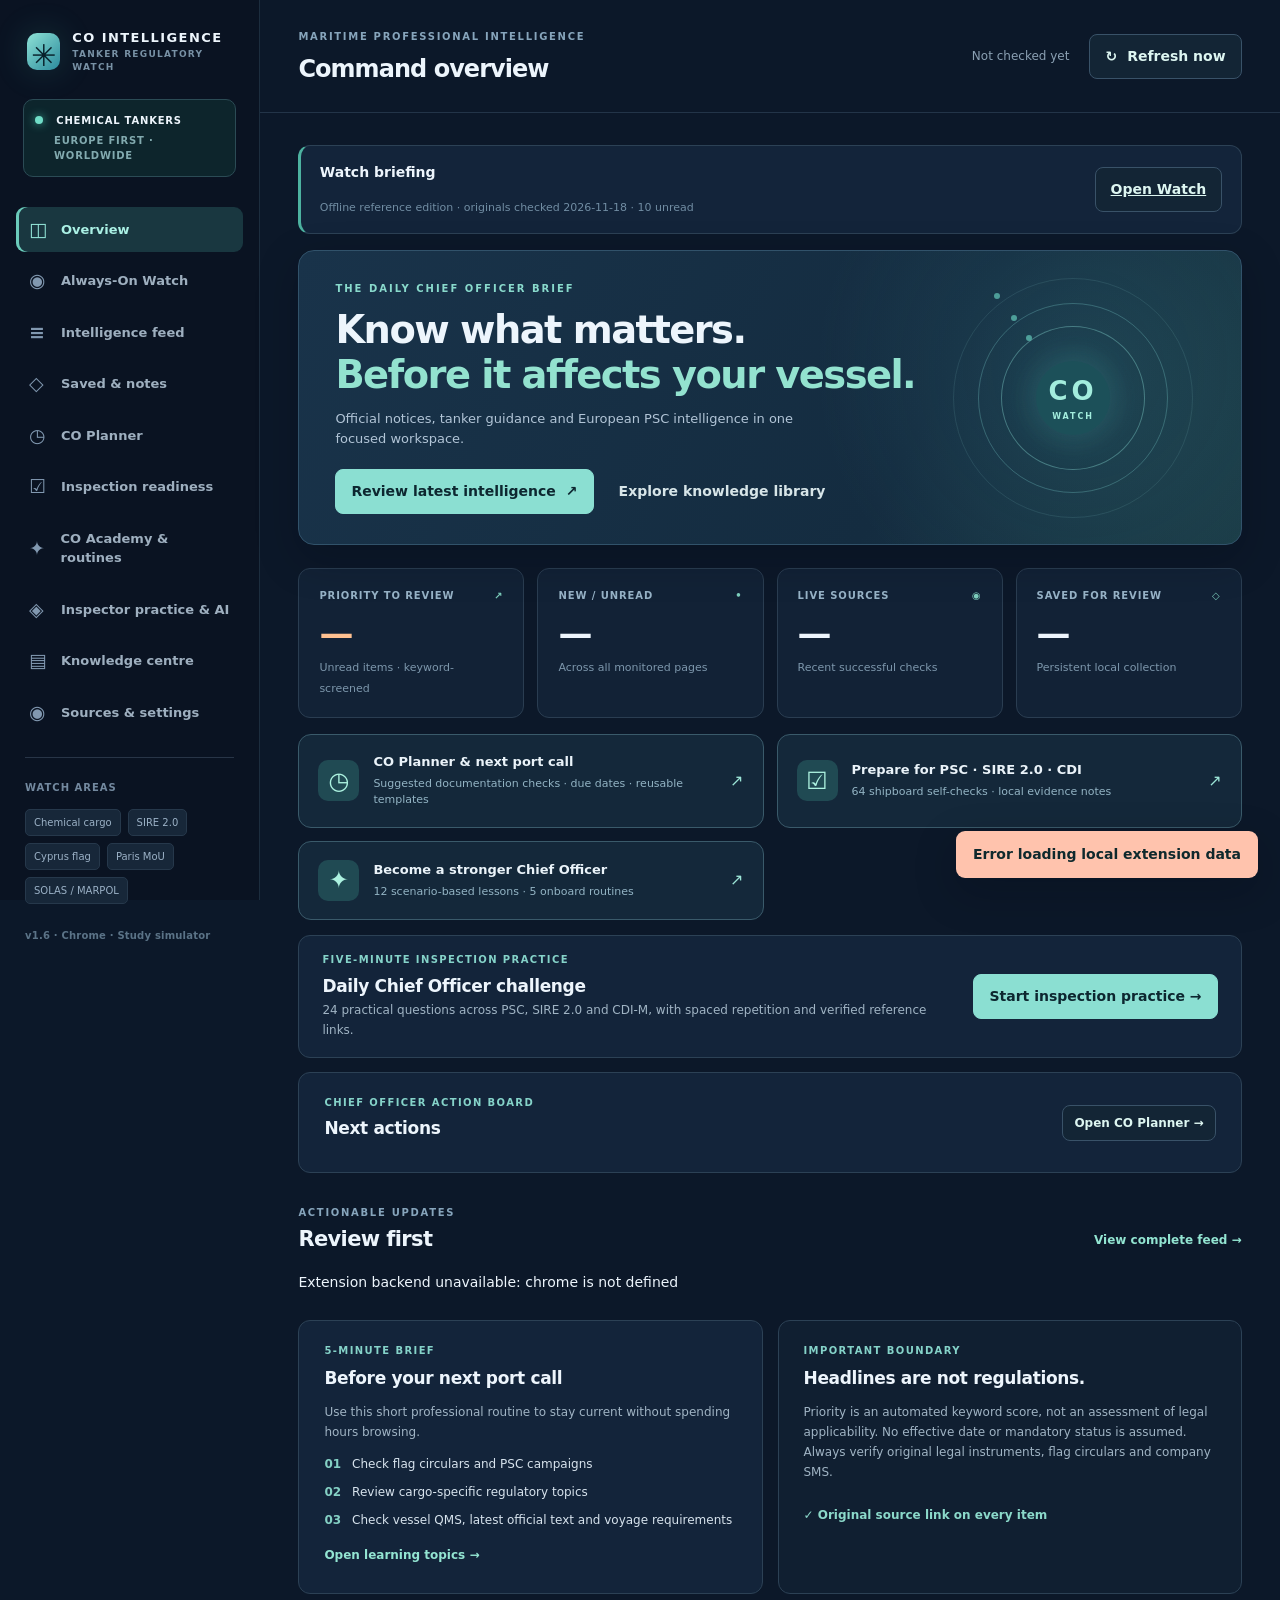
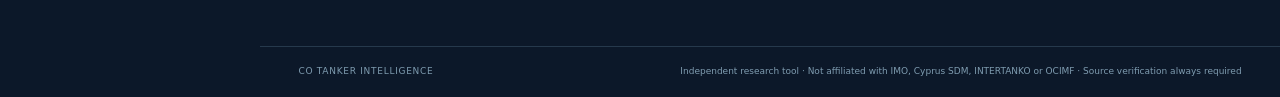
==== Windows_Chrome/dashboard.html @ a9a28688 "Add files via upload" ====
<!doctype html>
<html lang="en"><head><meta charset="UTF-8"><meta name="viewport" content="width=device-width, initial-scale=1"><title>CO Tanker Intelligence</title><link rel="stylesheet" href="styles.css"></head>
<body>
<div class="app">
 <aside class="sidebar">
  <div class="brand"><div class="brand-icon">✳</div><div><strong>CO INTELLIGENCE</strong><small>TANKER REGULATORY WATCH</small></div></div>
  <div class="ship-profile"><span class="pill-dot"></span> CHEMICAL TANKERS <small>EUROPE FIRST · WORLDWIDE</small></div>
  <label class="mobile-module-jump" for="mobileJump">OPEN MODULE <select id="mobileJump" aria-label="Jump to module"><option value="overview">Overview</option><option value="planner">CO Planner</option><option value="inspections">Inspection readiness</option><option value="academy">CO Academy</option><option value="practice">Inspection simulator & AI handoff</option><option value="watch">Always-On Watch</option><option value="feed">News feed</option><option value="saved">Saved & notes</option><option value="learning">Knowledge centre</option><option value="sources">Settings & backup</option></select></label>
  <nav class="main-nav" id="nav">
   <button class="nav-item active" data-page="overview"><span>◫</span> Overview</button>
   <button class="nav-item" data-page="watch"><span>◉</span> Always-On Watch</button>
   <button class="nav-item" data-page="feed"><span>≡</span> Intelligence feed <i id="navUnread"></i></button>
   <button class="nav-item" data-page="saved"><span>◇</span> Saved & notes</button>
   <button class="nav-item" data-page="planner"><span>◷</span> CO Planner <i id="navPlannerBadge" class="planner-nav-count"></i></button>
   <button class="nav-item" data-page="inspections"><span>☑</span> Inspection readiness</button>
   <button class="nav-item" data-page="academy"><span>✦</span> CO Academy & routines</button>
   <button class="nav-item" data-page="practice"><span>◈</span> Inspector practice & AI</button>
   <button class="nav-item" data-page="learning"><span>▤</span> Knowledge centre</button>
   <button class="nav-item" data-page="sources"><span>◉</span> Sources & settings</button>
  </nav>
  <div class="sidebar-bottom"><div class="divider"></div><div class="side-label">WATCH AREAS</div><div class="side-topics"><span>Chemical cargo</span><span>SIRE 2.0</span><span>Cyprus flag</span><span>Paris MoU</span><span>SOLAS / MARPOL</span></div><div class="side-version">v1.6 · Chrome · Study simulator</div></div>
 </aside>
 <main class="main">
  <header class="topbar"><div><span class="eyebrow">MARITIME PROFESSIONAL INTELLIGENCE</span><h1 id="pageTitle">Command overview</h1></div><div class="top-actions"><span class="sync-text" id="lastSync">Not checked yet</span><button class="button-outline" id="refreshBtn"><span id="syncIcon">↻</span> Refresh now</button></div></header>
  <div class="main-content">
   <section id="page-overview" class="page active">
    <div class="glass-card watch-overview"><div><strong>Watch briefing</strong><p class="micro" id="watchOverview"></p></div><a class="button-outline" href="#watch">Open Watch</a></div>
    <div class="hero"><div class="hero-overline">THE DAILY CHIEF OFFICER BRIEF</div><h2>Know what matters.<br><em>Before it affects your vessel.</em></h2><p>Official notices, tanker guidance and European PSC intelligence in one focused workspace.</p><div class="hero-buttons"><button class="button-primary" data-action="open-feed">Review latest intelligence <span>↗</span></button><button class="button-ghost" data-action="open-learning">Explore knowledge library</button></div><div class="hero-graphic"><div class="orbits o1"></div><div class="orbits o2"></div><div class="orbits o3"></div><div class="circle-center">CO<span>WATCH</span></div></div></div>
    <div class="metrics"><div class="metric"><div class="metric-label">PRIORITY TO REVIEW <span>↗</span></div><strong id="metricPriority">—</strong><small>Unread items · keyword-screened</small></div><div class="metric"><div class="metric-label">NEW / UNREAD <span>•</span></div><strong id="metricUnread">—</strong><small>Across all monitored pages</small></div><div class="metric"><div class="metric-label">LIVE SOURCES <span>◉</span></div><strong id="metricSources">—</strong><small>Recent successful checks</small></div><div class="metric"><div class="metric-label">SAVED FOR REVIEW <span>◇</span></div><strong id="metricSaved">—</strong><small>Persistent local collection</small></div></div>
    <div class="quick-launch"><button class="launch-card" data-action="open-planner"><span class="launch-icon">◷</span><span><b>CO Planner & next port call</b><small>Suggested documentation checks · due dates · reusable templates</small></span><span class="launch-arrow">↗</span></button>
      <button class="launch-card" data-action="open-inspections"><span class="launch-icon">☑</span><span><b>Prepare for PSC · SIRE 2.0 · CDI</b><small>64 shipboard self-checks · local evidence notes</small></span><span class="launch-arrow">↗</span></button>
      <button class="launch-card" data-action="open-academy"><span class="launch-icon">✦</span><span><b>Become a stronger Chief Officer</b><small>12 scenario-based lessons · 5 onboard routines</small></span><span class="launch-arrow">↗</span></button>
    </div>
    <div class="glass-card practice-overview"><div><div class="card-eyebrow">FIVE-MINUTE INSPECTION PRACTICE</div><h3>Daily Chief Officer challenge</h3><p>24 practical questions across PSC, SIRE 2.0 and CDI-M, with spaced repetition and verified reference links.</p></div><button class="button-primary" data-action="open-practice">Start inspection practice →</button></div>
    <div class="planner-overview glass-card"><div><div class="card-eyebrow">CHIEF OFFICER ACTION BOARD</div><h3>Next actions</h3><p id="plannerPreviewStats" class="planner-sub"></p></div><div id="plannerPreview" class="planner-mini-list"></div><button class="button-outline small" data-action="open-planner">Open CO Planner →</button></div>
    <div class="section-heading"><div><div class="eyebrow">ACTIONABLE UPDATES</div><h2>Review first</h2></div><button class="text-link" data-action="open-feed">View complete feed →</button></div>
    <div id="priorityList" class="news-list"></div>
    <div class="overview-bottom"><div class="glass-card"><div class="card-eyebrow">5-MINUTE BRIEF</div><h3>Before your next port call</h3><p>Use this short professional routine to stay current without spending hours browsing.</p><div class="checkline"><span>01</span> Check flag circulars and PSC campaigns</div><div class="checkline"><span>02</span> Review cargo-specific regulatory topics</div><div class="checkline"><span>03</span> Check vessel QMS, latest official text and voyage requirements</div><button class="text-link" data-action="open-learning">Open learning topics →</button></div><div class="glass-card understated"><div class="card-eyebrow">IMPORTANT BOUNDARY</div><h3>Headlines are not regulations.</h3><p>Priority is an automated keyword score, not an assessment of legal applicability. No effective date or mandatory status is assumed. Always verify original legal instruments, flag circulars and company SMS.</p><div class="verified-line">✓ Original source link on every item</div></div></div>
   </section>
   <section id="page-watch" class="page">
    <div class="section-heading compact"><div><div class="eyebrow">PUBLIC MARITIME SOURCES</div><h2>Watch briefing</h2></div><button class="button-outline" id="watchRefresh">Check for updates</button></div>
    <div id="watchStatus" class="watch-status" role="status" aria-live="polite"></div>
    <p id="watchError" class="micro watch-warning" role="status"></p><p id="watchStorage" class="micro watch-warning" role="status"></p>
    <p id="watchBrief" class="subtle"></p><p id="watchCounts" class="watch-counts"></p>
    <div class="watch-tools"><label class="watch-field">View<select id="watchFilter"><option value="all">All publications</option><option value="last">Since last visit</option><option value="unread">Unread</option><option value="original">Original checked</option><option value="review">Awaiting review</option><option value="inspection">Inspection</option><option value="europe">Europe / Cyprus flag</option><option value="saved">Saved</option></select></label><label class="watch-field">Search<input type="search" id="watchSearch" placeholder="Source, topic or title"></label><button class="button-outline small" id="watchMarkAll">Mark shown as reviewed</button></div>
    <div class="watch-layout"><div><h2>Publications</h2><div id="watchEntries"></div><button class="button-outline" id="watchMore" hidden>Show more publications</button></div><div><h2>Study from the source</h2><div id="watchLessons"></div></div></div>
    <details class="glass-card gap-top"><summary>Source health and last successful checks</summary><div id="watchSources"></div></details>
    <details class="glass-card gap-top"><summary>Feed connection</summary><p class="subtle">Open the private Watch with your ChatGPT account. A self-hosted copy can use its own published JSON feed.</p><div class="watch-connection"><input id="watchFeedUrl" type="text" aria-label="Published feed URL" placeholder="Published HTTPS feed URL"><button class="button-primary" id="watchSaveUrl">Connect feed</button><a class="reference-short" id="watchHosted" target="_blank" rel="noopener noreferrer">Open private Watch</a></div></details>
   </section>
   <section id="page-feed" class="page"><div class="section-heading compact"><div><div class="eyebrow">MONITORED PUBLICATIONS</div><h2>Intelligence feed</h2></div><button class="button-outline small" id="markVisibleRead">Mark shown as read</button></div><div class="filters"><div class="search-input">⌕ <input type="search" id="searchInput" placeholder="Search SIRE, MARPOL Annex II, Paris MoU, Cyprus…"></div><select id="priorityFilter"><option value="all">All priorities</option><option value="high">Priority review</option><option value="medium">Relevant</option><option value="low">General news</option></select><select id="categoryFilter"><option value="all">All topics</option></select><select id="sourceFilter"><option value="all">All sources</option></select><label class="toggle-checkbox"><input id="unreadOnly" type="checkbox"> Unread only</label></div><div id="feedCount" class="results-count"></div><div id="fullFeed" class="news-list feed-list"></div><button class="button-outline" id="showMore" hidden>Show more results</button></section>
   <section id="page-saved" class="page"><div class="section-heading"><div><div class="eyebrow">YOUR PERSONAL REFERENCE FILE</div><h2>Saved reading & notes</h2></div></div><p class="intro">Keep the items you want to discuss at the next safety meeting, review with the Master or incorporate into your onboard procedure checks.</p><div id="savedFeed" class="news-list"></div></section>
   
   <section id="page-planner" class="page">
    <div class="section-heading compact"><div><div class="eyebrow">SHIPBOARD WORK ORGANISATION · OFFLINE FIRST</div><h2>CO Planner & port call assistant</h2></div><button id="plannerExport" class="button-outline small">↓ Export tasks (CSV)</button></div>
    <p class="intro">Prepare a practical action list for each port call. Suggested tasks are <strong>planning prompts, not a verified list of legal or terminal requirements</strong>. Confirm them against the latest agent instructions, applicable rules, charterer/terminal notices and your approved SMS/QMS.</p>
    <div class="planner-stats"><div><span>TOTAL TASKS</span><b id="planTotal">0</b></div><div><span>OPEN ACTIONS</span><b id="planOpen">0</b></div><div><span>OVERDUE</span><b id="planOverdue">0</b></div><div><span>DUE TODAY</span><b id="planToday">0</b></div></div>
    <div class="planner-layout">
     <div class="glass-card"><div class="card-eyebrow">1 / PREPARE THE NEXT PORT</div><h3>Generate context-aware tasks</h3><div class="planner-form-grid">
       <label class="planner-field"><span>Vessel (optional)</span><input id="planVessel" maxlength="60" placeholder="My vessel"></label>
       <label class="planner-field"><span>Port</span><input id="planPort" maxlength="80" placeholder="e.g. Rotterdam"></label>
       <label class="planner-field"><span>ETA (local date)</span><input id="planEta" type="date"></label>
       <label class="planner-field"><span>Operation</span><select id="planActivity"><option value="general">General port call</option><option value="loading">Loading</option><option value="discharging">Discharging</option><option value="tank_cleaning">Tank cleaning</option></select></label>
      </div><button id="plannerGenerate" class="button-primary">+ Build port preparation checklist</button><p class="micro">Generates suggested tasks for before arrival, alongside, before departure and after departure. Repeating the same port, ETA, vessel and operation will not duplicate those suggestions. You remain responsible for verification.</p></div>
     <div class="glass-card"><div class="card-eyebrow">2 / CAPTURE & REUSE</div><h3>New action in seconds</h3><div class="planner-form-grid">
       <label class="planner-field planner-full"><span>Task</span><input id="planNewTitle" maxlength="160" placeholder="e.g. Confirm cargo tank pressure sensor defect status"></label>
       <label class="planner-field"><span>Due date (optional)</span><input id="planNewDue" type="date"></label>
       <label class="planner-field"><span>Priority</span><select id="planNewPriority"><option value="normal">Normal</option><option value="high">High</option><option value="critical">Critical</option><option value="information">Information</option></select></label>
       <label class="planner-field planner-full"><span>Note or action details</span><textarea id="planNewDetails" rows="2" maxlength="1600" placeholder="Owner, document reference, next step…"></textarea></label>
      </div><button id="plannerAdd" class="button-outline">+ Add task</button><div class="planner-reuse"><label class="planner-field"><span>Approved personal templates</span><select id="plannerTemplateSelect"><option value="">Choose saved task template…</option></select></label><div class="planner-inline-actions"><button id="plannerTemplateAdd" class="button-outline small">Use template</button><button id="plannerTemplateDelete" class="mini-btn">Remove template</button></div></div><p class="micro">Select “Reuse as template” on a task to remember your approved wording and reduce repeated typing. This is local rule-based reuse, <strong>not an AI model training itself</strong>.</p></div>
    </div>
    <div class="section-heading"><div><div class="eyebrow">TODAY · UPCOMING · OVERDUE · COMPLETE</div><h2>Action register</h2></div><select id="plannerFilter" aria-label="Filter planner tasks"><option value="open">Open tasks</option><option value="overdue">Overdue</option><option value="today">Due today</option><option value="week">Next 7 days</option><option value="done">Completed</option><option value="all">All tasks</option></select></div>
    <p id="plannerVisibleCount" class="results-count"></p><div id="plannerTasks" class="planner-task-list"></div>
    <p class="inspector-disclaimer">A planner status is an organisational record, not evidence of a completed safety test, approved permit or fulfilled statutory requirement. Use actual documentation, inspections and officer judgement.</p>
   </section>
   <section id="page-inspections" class="page">
    <div class="section-heading compact"><div><div class="eyebrow">PRACTICAL SELF-INSPECTION WORKSPACE</div><h2>Inspection readiness</h2></div><div class="toolbar"><button id="inspectNewsBtn" class="button-outline small">⌕ Related live news</button><button id="exportChecks" class="button-outline small">↓ Export checklist (CSV)</button><button id="resetChecks" class="button-outline small">↺ Reset selected inspection</button></div></div>
    <p class="intro">Walk the ship, check original documents and speak with the team. Save actual observations locally. These independent prompts are not official inspection questionnaires or certification of compliance.</p>
    <div class="inspect-tabs" role="group" aria-label="Select inspection"><button class="inspect-tab active" data-inspection="psc">PSC <small>Port State Control</small></button><button class="inspect-tab" data-inspection="sire">SIRE 2.0 <small>OCIMF vetting</small></button><button class="inspect-tab" data-inspection="cdi">CDI-M <small>Chemical tanker</small></button></div>
    <div class="inspection-profile"><div><label for="vesselInput">VESSEL / ID (OPTIONAL)</label><input id="vesselInput" maxlength="60" placeholder="e.g. MY CHEMICAL TANKER"></div><div><label for="portInput">NEXT PORT (OPTIONAL)</label><input id="portInput" maxlength="80" placeholder="e.g. Rotterdam"></div><div><label for="inspectionDateInput">PLANNED DATE (IF KNOWN)</label><input id="inspectionDateInput" type="date"></div><button class="button-outline small" id="saveVessel">Save profile</button></div>
    <div class="inspect-head"><div><span class="eyebrow" id="inspectionEyebrow"></span><h2 id="inspectionTitle"></h2><p id="inspectionSubtitle"></p><p id="inspectionCaution" class="inspector-notice"></p></div><div id="inspectionStats" class="inspection-stats"></div></div>
    <div class="inspect-infogrid"><div class="glass-card"><div class="card-eyebrow">SUGGESTED PREPARATION FLOW</div><div id="inspectionPhases"></div></div><div class="glass-card"><div class="card-eyebrow">WHAT AN OFFICER SHOULD KNOW</div><div id="inspectionInsights"></div><div id="inspectionLinks" class="inspection-ref"></div></div></div>
    <div class="section-heading"><div><div class="eyebrow">REAL EVIDENCE, NOT PAPER COMPLIANCE</div><h2>Self-check and action log</h2></div></div>
    <div class="inspect-toolbar"><input id="inspectionSearch" type="search" placeholder="Find cargo, records, alarms, drills…" aria-label="Search checklist"><select id="inspectionStatusFilter"><option value="all">All checks</option><option value="pending">Not reviewed</option><option value="action">Action required</option><option value="verified">Checked onboard</option><option value="na">Not applicable</option></select><label class="toggle-checkbox"><input type="checkbox" id="criticalFirst" checked> Critical topics first</label></div>
    <p id="inspectionCount" class="results-count"></p><div id="inspectionItems"></div>
    <p class="inspector-disclaimer">Selecting “Checked onboard” records your own review only. It does not imply statutory compliance, a completed inspection, or approval by the Master, flag, class, OCIMF or CDI. Use the current approved company QMS/SMS and applicable official rules.</p>
   </section>
   <section id="page-academy" class="page">
    <div class="section-heading compact"><div><div class="eyebrow">PRACTICAL CHIEF OFFICER DEVELOPMENT</div><h2>CO Academy & shipboard routines</h2></div></div>
    <p class="intro">Short, ship-relevant lessons for cargo safety, inspection performance, leadership, pollution prevention and confident decisions. Designed for discussion with the team, not memorised answers.</p>
    <div class="academy-hero"><div><span class="eyebrow">TODAY'S 10-MINUTE DRILL</span><h3 id="todayDrillTitle">A focused scenario every day</h3><p id="todayDrillText"></p><button id="drillOpen" class="button-primary">Open this lesson →</button></div><div class="academy-stat"><strong id="studyCount">0 / 12</strong><small>Lessons reviewed on this device</small></div></div>
    <div class="section-heading"><div><div class="eyebrow">PRACTICE ONBOARD</div><h2>Five Chief Officer routines</h2></div></div>
    <div id="routineTabs" class="routine-tabs"></div><div id="routinePanel" class="routine-panel"></div>
    <div class="section-heading space-top"><div><div class="eyebrow">THINK · DISCUSS · APPLY</div><h2>Scenario-based learning modules</h2></div><button id="showUnstudied" class="button-outline small">Show not yet studied</button></div>
    <p class="subtle">Choose a topic, try to answer the scenario before revealing the suggested debrief. Record your learning by marking it reviewed.</p><div id="academyGrid" class="academy-grid"></div>
    <p class="inspector-disclaimer">Educational guidance only. Review current IMO/flag/port requirements, approved equipment manuals, SDS, company SMS/QMS and terminal or charterer instructions before operational decisions.</p>
   </section>
   <section id="page-practice" class="page">
    <div class="section-heading compact"><div><div class="eyebrow">OFFLINE-FIRST · REAL SHIPBOARD COMPETENCE</div><h2>Inspector practice & AI research handoff</h2></div></div>
    <p class="intro">Scenario-based self-training; these are original practice prompts, not official confidential SIRE/CDI questions, and they do not certify onboard compliance. Reveal guidance, grade your confidence and build a spaced-repetition review history.</p>
    <div class="practice-layout">
     <div class="glass-card"><div class="card-eyebrow">INSPECTION INTERVIEW SIMULATOR</div><h3>Practical scenarios</h3><div class="toolbar"><label for="practiceFilter">Inspection</label><select id="practiceFilter"><option value="all">All · PSC + SIRE 2.0 + CDI-M</option><option value="psc">Port State Control</option><option value="sire">SIRE 2.0</option><option value="cdi">CDI-M</option></select><button id="practiceNext" class="button-outline small">Next due question →</button></div><p id="practiceStats" class="subtle"></p><div id="practiceQueue"></div></div>
     <div class="glass-card"><div class="card-eyebrow">AI-READY RESEARCH · NO SECRET API KEYS</div><h3>Ask CO Intelligence</h3><p class="subtle">Build a source-aware question, copy it and paste into ChatGPT or Gemini. The app does not send your ship's private data or silently claim an AI connection.</p><label class="practice-field">Your question <textarea id="askQuestion" rows="4" maxlength="1500" placeholder="E.g. How should I prepare for a CDI-M cargo-system interview?"></textarea></label><label class="practice-field">Area <select id="askTopic"><option>Inspection readiness</option><option>Cargo operations</option><option>Tank cleaning</option><option>MARPOL Annex II / IBC</option><option>PSC & statutory compliance</option><option>Equipment and crew training</option></select></label><label class="practice-field">Primary reference <select id="askReference"></select></label><div class="scenario-actions"><button id="buildAIPrompt" class="button-primary">Build research question</button><button id="copyAsk" class="button-outline" disabled>Copy for AI</button></div><textarea id="askPreview" rows="9" hidden aria-label="Generated research question"></textarea><div class="scenario-actions"><button id="openChatGPT" class="button-outline small">Open ChatGPT ↗</button><button id="openGemini" class="button-outline small">Open Gemini ↗</button></div><p class="micro">No live AI answer is generated inside this offline application. Review AI outputs against the cited original source, your ship's SMS, P&A Manual and other controlled documents.</p></div>
    </div>
    <div class="section-heading"><div><div class="eyebrow">PRIMARY-SOURCE RESEARCH STARTING POINTS · VERIFIED URLS 17 NOV 2026</div><h2>Official regulatory & inspection reference desk</h2></div></div>
    <p class="intro">Direct links to primary authorities and recognised inspection programmes. Each page must be rechecked when used; a verified link is not confirmation that all its contents are current or applicable to your vessel.</p><div id="referencesDesk" class="desk-grid"></div><div class="section-heading"><div><div class="eyebrow">SOURCE-VERIFIED SNAPSHOT · 17 NOVEMBER 2026 · NOT A LIVE NEWS FEED</div><h2>Regulatory developments to watch</h2></div></div><div id="verifiedBriefs" class="brief-grid"></div>
   </section>
   <section id="page-learning" class="page"><div class="section-heading"><div><div class="eyebrow">LIFELONG PROFESSIONAL DEVELOPMENT</div><h2>Knowledge centre</h2></div></div><p class="intro">A practical Chief Officer learning map. Each topic links to a live feed search; these notes are study prompts, not a substitute for approved manuals or controlled documents.</p><div class="knowledge-grid" id="knowledgeGrid"></div><div class="section-heading space-top"><div><div class="eyebrow">OFFICIAL & PROFESSIONAL REFERENCES</div><h2>Reference library</h2></div></div><div id="quickLinks"></div></section>
   <section id="page-sources" class="page"><div class="section-heading"><div><div class="eyebrow">TRANSPARENT MONITORING</div><h2>Source health & preferences</h2></div></div><div class="settings-layout"><div><div class="glass-card"><div class="card-eyebrow">AUTOMATIC MONITORING</div><div class="field"><label for="intervalSelect">Check interval (while Chrome is active)</label><select id="intervalSelect"><option value="30">Every 30 minutes</option><option value="60">Every 1 hour</option><option value="180">Every 3 hours</option><option value="360">Every 6 hours</option><option value="720">Every 12 hours</option><option value="1440">Every 24 hours</option></select></div><label class="setting-check"><input type="checkbox" id="notifyToggle"> Notify about new priority items</label><label class="setting-check"><input type="checkbox" id="europeToggle"> Prioritise Europe and Cyprus flag</label><div class="field"><label for="keywordsField">Custom relevance keywords · comma-separated</label><textarea id="keywordsField" rows="4" spellcheck="false"></textarea></div><button class="button-primary" id="saveSettings">Save preferences</button><p class="micro">Stored on this computer in Chrome. No account, server, AI API key or personal data upload is required.</p></div><div class="glass-card gap-top"><div class="card-eyebrow">CUSTOM RSS / ATOM FEED</div><p class="subtle">Add a public XML feed from an official flag, class or maritime publisher. Browser permission is requested for its domain.</p><div class="field"><label for="customName">Source name</label><input id="customName" placeholder="e.g. Flag authority announcements"></div><div class="field"><label for="customUrl">Full RSS / Atom URL</label><input id="customUrl" type="url" placeholder="https://example.org/news/feed.xml"></div><button class="button-outline" id="addSource">+ Add source</button><p id="addSourceMsg" class="micro" role="status"></p></div><div class="glass-card gap-top"><div class="card-eyebrow">YOUR DATA</div><p class="subtle">Keep a portable local backup of saved items, notes, unread states, inspection self-checks, learning progress and preferences.</p><div class="data-actions"><button class="button-outline small" id="exportData">↓ Export backup</button><button class="button-outline small" id="importData">↑ Import backup</button><input id="importFile" hidden type="file" accept="application/json,.json"></div></div></div><div><div class="glass-card"><div class="card-eyebrow">SOURCE MONITORING STATUS</div><div id="sourcesList"></div><p class="micro">“Check failed” means the site may block automated access or its layout has changed. It must never be interpreted as “no new requirements”.</p></div><div class="glass-card gap-top muted-warning"><div class="card-eyebrow">VERIFY BEFORE ACTION</div><p>This extension tracks public listing pages. It does not scan paid IMO publications, member-only INTERTANKO documents, internal QMS, your inbox or official flag emails. It cannot certify compliance or read full regulatory PDF amendments automatically.</p></div></div></div></section>
  </div><footer>CO TANKER INTELLIGENCE <span>Independent research tool · Not affiliated with IMO, Cyprus SDM, INTERTANKO or OCIMF · Source verification always required</span></footer>
 </main>
</div><div id="toast" role="status" aria-live="polite"></div><script type="module" src="dashboard.js"></script></body></html>
---- Windows_Chrome/styles.css ----
:root{color-scheme:dark;--navy:#0b1526;--side:#0a1322;--panel:#111f32;--panel2:#16263a;--stroke:#25364a;--ink:#edf5fc;--muted:#97a8bc;--soft:#c0ccda;--accent:#77d7ca;--gold:#f3bc78;--red:#ff9b91;--blue:#84b5ee;--shadow:0 14px 40px rgba(1,8,18,.25)}*{box-sizing:border-box}html{min-width:320px;scroll-behavior:smooth}body{margin:0;background:#0c1829;color:var(--ink);font:14px/1.5 system-ui,-apple-system,"Segoe UI",Arial,sans-serif}button,input,select,textarea{font:inherit}button{cursor:pointer}a{color:inherit}a:hover{color:var(--accent)}.app{min-height:100vh;display:flex}.sidebar{width:260px;min-width:260px;background:var(--side);border-right:1px solid #1c2d3e;display:flex;flex-direction:column;position:sticky;top:0;height:100vh;padding:27px 16px 17px}.brand{display:flex;align-items:center;gap:12px;padding:1px 11px 24px}.brand-icon{width:37px;height:37px;background:linear-gradient(135deg,#8ee2d6,#2b8a9c);box-shadow:0 0 35px rgba(77,191,182,.19);color:#08202a;font-size:30px;font-weight:800;display:grid;place-items:center;border-radius:10px}.brand strong{display:block;font-size:13px;letter-spacing:.11em;font-weight:800}.brand small{display:block;color:#7891a5;font-size:9px;font-weight:650;letter-spacing:.14em}.ship-profile{border:1px solid #2b4b55;background:#0d252c;border-radius:10px;padding:13px 11px;margin:0 7px 30px;font-size:10px;letter-spacing:.08em;font-weight:750}.ship-profile small{display:block;color:#82aaaf;font-size:10px;margin:5px 0 0 19px}.pill-dot{display:inline-block;background:#70ddc7;width:8px;height:8px;border-radius:50%;margin-right:9px;box-shadow:0 0 10px #3db49d}.main-nav{display:grid;gap:6px}.nav-item{width:100%;border:0;text-align:left;background:transparent;color:#9eafbf;font-size:13px;font-weight:620;padding:13px 13px;border-radius:9px;display:flex;gap:12px;align-items:center}.nav-item span{font-size:19px;line-height:1;width:20px;color:#8198b0}.nav-item.active{color:#aaf0e4;background:#193740;box-shadow:inset 3px 0 #6bcbbb}.nav-item.active span{color:#92e4d7}.nav-item:hover:not(.active){background:#122234;color:white}.nav-item i{margin-left:auto;font-style:normal;background:#c5774d;border-radius:50%;width:6px;height:6px;display:none}.sidebar-bottom{margin-top:auto;padding:0 9px}.divider{border-top:1px solid #283547;margin:22px 0}.side-label,.side-version{font-size:10px;letter-spacing:.1em;color:#73899f;font-weight:750}.side-topics{display:flex;flex-wrap:wrap;gap:7px;margin:14px 0 24px}.side-topics span{padding:5px 8px;background:#172739;color:#9bb1c6;border:1px solid #26384b;border-radius:5px;font-size:10px}.side-version{letter-spacing:.02em;color:#5b7387}.main{flex:1;min-width:0;display:flex;flex-direction:column;min-height:100vh}.topbar{min-height:110px;display:flex;justify-content:space-between;align-items:center;padding:25px clamp(24px,3vw,51px);border-bottom:1px solid #233448;gap:24px}.eyebrow{color:#87a5bc;font-weight:790;font-size:10px;letter-spacing:.17em}.topbar h1{font-size:24px;margin:5px 0 0;font-weight:720;letter-spacing:-.04em}.top-actions{display:flex;align-items:center;gap:20px}.sync-text{font-size:12px;color:#8ba0b3;text-align:right}.button-outline,.button-primary,.button-ghost{border-radius:8px;padding:11px 15px;font-weight:720;display:inline-flex;align-items:center;justify-content:center;gap:10px;white-space:nowrap;transition:.15s}.button-outline{border:1px solid #395268;color:#ddf6f1;background:#132535}.button-outline:hover{border-color:var(--accent);background:#173d43}.button-primary{background:#8bdfd2;color:#0d2730;border:1px solid #8bdfd2}.button-primary:hover{background:#b0f2e7}.button-ghost{background:transparent;border:1px solid transparent;color:#d7e5e8}.button-ghost:hover{border-color:#587e80}.button-outline.small{font-size:12px;padding:8px 11px}.main-content{width:100%;max-width:1500px;margin:0 auto;padding:32px clamp(24px,3vw,51px) 52px}.page{display:none}.page.active{display:block}.hero{min-height:252px;background:radial-gradient(circle at 83% 40%,rgba(66,148,156,.18),transparent 33%),linear-gradient(118deg,#19334a 0,#142c40 65%,#1b3c47 100%);border:1px solid #31526a;border-radius:16px;position:relative;overflow:hidden;padding:30px 36px;margin-bottom:23px;box-shadow:var(--shadow)}.hero-overline{font-size:10px;letter-spacing:.2em;color:#89dacc;font-weight:780}.hero h2{font-size:clamp(27px,3vw,39px);line-height:1.16;letter-spacing:-.04em;margin:12px 0 12px;font-weight:750;max-width:580px;position:relative;z-index:1}.hero h2 em{font-style:normal;color:#93e2cf}.hero p{font-size:13px;color:#b2c5d7;max-width:465px;margin:0 0 21px;position:relative;z-index:1}.hero-buttons{display:flex;flex-wrap:wrap;gap:9px;position:relative;z-index:1}.hero-graphic{position:absolute;right:4%;top:50%;transform:translateY(-50%);width:260px;height:260px;pointer-events:none}.orbits{position:absolute;border:1px solid rgba(137,209,207,.13);border-radius:50%;inset:10px}.o2{inset:35px;border-color:rgba(135,221,217,.28)}.o3{inset:58px;border-color:rgba(146,232,225,.36);background:radial-gradient(circle,rgba(71,166,160,.19),transparent 60%)}.orbits:after{content:"";position:absolute;top:6%;left:17%;width:6px;height:6px;border-radius:50%;background:rgba(113,225,206,.6)}.circle-center{position:absolute;inset:93px;border-radius:50%;background:#1c5059;color:#a3eddd;display:flex;flex-direction:column;align-items:center;justify-content:center;font-weight:900;letter-spacing:.15em;font-size:26px;box-shadow:0 0 40px rgba(76,189,182,.15)}.circle-center span{font-size:8px;letter-spacing:.24em}.metrics{display:grid;grid-template-columns:repeat(4,minmax(0,1fr));gap:13px}.metric{border:1px solid #2a3d51;border-radius:12px;background:#122236;padding:19px 20px}.metric-label{display:flex;justify-content:space-between;color:#97b3c7;font-size:10px;font-weight:760;letter-spacing:.09em;gap:4px}.metric-label span{color:#7dcfbd}.metric strong{display:block;font-size:34px;line-height:1.2;letter-spacing:-.04em;margin:10px 0 2px;font-weight:760}.metric:first-child strong{color:#ffc191}.metric small{font-size:11px;color:#7d97ac}.section-heading{margin:32px 0 16px;display:flex;justify-content:space-between;align-items:end;gap:18px}.section-heading h2{font-size:21px;margin:4px 0 0;letter-spacing:-.03em;font-weight:720}.section-heading.compact{margin-top:0}.text-link{border:0;background:none;color:#93e5d2;font-size:12px;font-weight:760;padding:7px 0;text-align:left}.text-link:hover{text-decoration:underline}.news-list{display:grid;gap:9px}.news-card{background:#122236;border:1px solid #263c4e;border-radius:10px;display:grid;grid-template-columns:5px minmax(0,1fr);overflow:hidden;box-shadow:0 3px 14px rgba(0,0,0,.06)}.news-card.unread{background:#16283d}.news-card:hover{border-color:#3c6071}.priority-bar{background:#37566b}.news-card.priority-high .priority-bar{background:#f0ae71}.news-card.priority-medium .priority-bar{background:#7bc5ba}.news-inner{padding:17px 21px 15px}.news-head{display:flex;align-items:center;gap:10px;flex-wrap:wrap;font-size:11px;color:#94a6b5}.source-tag{color:#e3eaf1;font-weight:750}.priority-tag{border-radius:4px;padding:2px 7px;font-size:10px;letter-spacing:.04em;font-weight:750;background:#233951;color:#afbfcd}.priority-high .priority-tag{background:#593f33;color:#ffd0a0}.priority-medium .priority-tag{background:#1e4445;color:#9ae6d9}.news-title{font-size:15px;line-height:1.4;font-weight:750;margin:7px 0 6px;letter-spacing:-.01em}.news-title a{text-decoration:none}.news-title a:hover{color:#b8f4df}.news-summary{color:#9cafc0;margin:0 0 9px;font-size:12px;line-height:1.5;max-width:900px}.news-foot{display:flex;align-items:center;gap:8px;flex-wrap:wrap;margin-top:11px}.topic-chip{color:#87c8bc;border:1px solid #315855;border-radius:4px;padding:3px 6px;font-size:10px;font-weight:740;letter-spacing:.03em}.news-actions{display:flex;gap:7px;align-items:center;margin-left:auto}.mini-btn{background:#15293e;border:1px solid #344c61;color:#b9d2e2;padding:6px 9px;border-radius:6px;font-size:11px;font-weight:730}.mini-btn:hover{border-color:#82d2c2;color:#def9ef}.mini-btn.saved{color:#ffd594;border-color:#766442;background:#332d25}.detail-panel{padding:12px 15px;margin:11px 0 4px;border:1px solid #355063;border-radius:8px;background:#0d1d2d;color:#b5c8d6;font-size:12px}.detail-panel b{color:#e0edf2}.detail-panel .detail-note{margin-top:9px}.detail-panel textarea{display:block;width:100%;min-height:66px;margin-top:7px;resize:vertical}.overview-bottom{display:grid;grid-template-columns:1fr 1fr;gap:15px;margin-top:27px}.glass-card{border:1px solid #2c4155;border-radius:12px;background:#13243a;padding:22px 25px}.glass-card.understated{background:#101f31}.card-eyebrow{color:#85d3c9;font-size:10px;font-weight:800;letter-spacing:.14em}.glass-card h3{font-size:17px;margin:8px 0 6px;letter-spacing:-.02em}.glass-card p{color:#a0b4c4;font-size:12px;line-height:1.65}.checkline{display:flex;gap:11px;align-items:start;font-size:12px;color:#d7e3ed;margin:10px 0}.checkline span{font-weight:800;color:#84d0c4}.verified-line{margin-top:23px;font-weight:720;color:#8bd9ca;font-size:12px}.filters{display:flex;align-items:center;gap:10px;flex-wrap:wrap;margin:16px 0}.filters select,select,input,textarea{background:#132539;border:1px solid #3a5266;border-radius:8px;color:#e4edf4;padding:10px 11px;outline:none}.filters select{font-size:12px;max-width:200px}.filters input:focus,select:focus,textarea:focus{border-color:#87dbcb;box-shadow:0 0 0 3px rgba(125,212,198,.09)}.search-input{display:flex;gap:9px;align-items:center;background:#132539;border:1px solid #3a5266;border-radius:8px;padding:0 12px;color:#8fc9c0;flex:1;min-width:200px}.search-input input{width:100%;border:0;background:transparent;padding:10px 0;font-size:12px;box-shadow:none!important}.toggle-checkbox,.setting-check{display:flex;align-items:center;gap:7px;color:#b9cbd7;font-size:12px}.toggle-checkbox input,.setting-check input{accent-color:#8cdfd1}.results-count{font-size:11px;color:#8da3b8;margin:6px 0 12px}.intro{color:#9dafc1;max-width:760px;line-height:1.65}.empty-state{border:1px dashed #3b5367;background:#102032;border-radius:12px;padding:40px 23px;text-align:center;color:#a6bdcc}.empty-state strong{display:block;color:#e5f0f6;margin-bottom:6px;font-size:15px}.empty-state p{margin:0;font-size:12px}.knowledge-grid{display:grid;grid-template-columns:repeat(2,minmax(0,1fr));gap:14px;margin-top:22px}.knowledge-card{background:#14273b;border:1px solid #304a5d;border-radius:11px;padding:22px;display:flex;flex-direction:column}.knowledge-card .num{color:#7dcbbc;font-size:11px;font-weight:800}.knowledge-card h3{margin:10px 0 2px;font-size:16px}.knowledge-card .sub{margin:0 0 13px;color:#81bfbd;font-size:11px;font-weight:740}.knowledge-card p{color:#9bb0c2;line-height:1.65;font-size:12px;flex:1}.space-top{margin-top:36px}.reference-group{margin:22px 0}.reference-group h3{color:#9ee0d6;font-size:12px;letter-spacing:.08em}.reference-row{display:flex;justify-content:space-between;gap:20px;padding:11px 6px;border-bottom:1px solid #293e4f;font-size:12px}.reference-row a{color:#e4eef3;font-weight:760;text-decoration:none}.reference-row a:hover{color:#8cddcc}.reference-row span{color:#8fa4b7;text-align:right}.settings-layout{display:grid;grid-template-columns:minmax(0,1fr) minmax(0,1.1fr);gap:16px;margin-top:20px;align-items:start}.settings-layout .glass-card{padding:22px}.field{margin:17px 0}.field label{display:block;color:#bdccd9;font-weight:700;font-size:12px;margin-bottom:7px}.field select,.field input,.field textarea{width:100%}.setting-check{margin:15px 0}.micro{color:#718da3!important;font-size:11px!important;margin-top:16px!important;line-height:1.5}.subtle{color:#a0b5c4;font-size:12px}.source-row{display:flex;gap:12px;align-items:center;border-bottom:1px solid #293e50;padding:13px 0}.source-row:last-child{border-bottom:0}.source-icon{width:34px;height:34px;background:#203d4e;border:1px solid #33576c;border-radius:8px;display:grid;place-items:center;color:#b8e5de;font-weight:800;font-size:10px;flex-shrink:0}.source-info{min-width:0;flex:1}.source-info strong{display:block;color:#e8f4f6;font-size:12px}.source-info small{display:block;color:#869fb0;font-size:11px}.source-state{font-size:10px;font-weight:770;text-align:right}.status-ok{color:#8cddc2}.status-fail{color:#ffb69e}.status-pending{color:#9aaec2}.source-row button.source-toggle{width:17px;height:17px;accent-color:#8de4d3}.source-row .delete{border:0;background:none;color:#c9a18d;font-size:15px}.data-actions{display:flex;gap:7px;flex-wrap:wrap}.muted-warning{border-color:#544c3f;background:#242332}footer{margin-top:auto;border-top:1px solid #26394c;color:#7f9cb0;font-size:9px;letter-spacing:.08em;padding:18px clamp(24px,3vw,51px);display:flex;justify-content:space-between;gap:20px}footer span{letter-spacing:normal}#showMore{margin:18px 0}#toast{position:fixed;right:22px;bottom:22px;background:#b4eee2;color:#0f292d;padding:13px 17px;font-weight:750;box-shadow:var(--shadow);border-radius:9px;max-width:370px;opacity:0;pointer-events:none;transition:opacity .15s;z-index:10}#toast.show{opacity:1}#syncIcon.spinning{display:inline-block;animation:spin 1s linear infinite}@keyframes spin{to{transform:rotate(360deg)}}@media(max-width:1180px){.hero-graphic{right:-30px;opacity:.5}.metrics{grid-template-columns:repeat(2,minmax(0,1fr))}.settings-layout{grid-template-columns:1fr}}@media(max-width:790px){.sidebar{width:69px;min-width:69px;padding:17px 8px}.brand{padding:0 8px 20px}.brand>div:last-child,.ship-profile,.nav-item:not(.active)~span,.sidebar-bottom{display:none}.nav-item{font-size:0;justify-content:center;padding:14px 5px}.nav-item span{font-size:23px}.nav-item i{display:none!important}.topbar{padding:18px 21px}.main-content{padding:24px 20px}.hero{padding:27px 23px}.hero-graphic{opacity:.2}.top-actions{gap:7px}.sync-text{display:none}.overview-bottom,.knowledge-grid{grid-template-columns:1fr}.reference-row{flex-direction:column;gap:3px}.reference-row span{text-align:left}footer{padding:15px 20px;display:block}footer span{display:block;margin-top:5px}}@media(max-width:490px){.sidebar{width:50px;min-width:50px;padding:13px 3px}.brand{padding:0 3px 15px}.brand-icon{width:32px;height:32px;font-size:26px}.topbar h1{font-size:19px}.button-outline,.button-primary,.button-ghost{font-size:11px;padding:9px}.metrics{grid-template-columns:1fr 1fr;gap:8px}.metric{padding:14px}.metric strong{font-size:27px}.metric small{font-size:10px}.metric-label{font-size:9px}.news-inner{padding:14px}.news-actions{margin-left:0;width:100%;margin-top:4px}.filters select{flex:1;max-width:none}.hero h2{font-size:28px}}

/* v1.1 - inspection readiness + officer coaching */
.quick-launch{display:grid;grid-template-columns:1fr 1fr;gap:13px;margin-top:16px}
.launch-card{display:flex;align-items:center;gap:14px;background:#14283a;border:1px solid #3a5a6a;color:#eaf3f9;border-radius:13px;text-align:left;padding:18px 19px;min-width:0}
.launch-card:hover{background:#193448;border-color:#7fd5c3;transform:translateY(-1px)}
.launch-card b,.launch-card small{display:block}.launch-card b{font-size:13px;line-height:1.45}.launch-card small{font-size:11px;color:#93b4c4;margin-top:4px}.launch-arrow{color:#9ce5d7;margin-left:auto;font-size:16px}.launch-icon{width:41px;height:41px;display:grid;place-items:center;border-radius:10px;background:#204a53;color:#acf2e0;font-size:24px;flex-shrink:0}
.toolbar,.inspect-toolbar{display:flex;gap:9px;align-items:center;flex-wrap:wrap}.inspect-toolbar{margin:17px 0 10px}.inspect-toolbar input[type=search]{width:min(460px,100%);flex:1}.inspect-toolbar select{min-width:185px}
.inspect-tabs{display:flex;gap:9px;background:#0e1b2d;border:1px solid #2c4558;border-radius:13px;padding:7px;margin:22px 0 16px}
.inspect-tab{flex:1;border:1px solid transparent;background:transparent;color:#a4b8c9;border-radius:9px;padding:12px;text-align:left;font-weight:850;font-size:15px}
.inspect-tab small{display:block;color:#809aad;font-size:11px;font-weight:520;margin-top:2px}.inspect-tab.active{background:#1d3f48;color:#b6f2e6;border-color:#398b82}.inspect-tab.active small{color:#9bd5cb}
.inspection-profile{display:flex;gap:11px;align-items:end;flex-wrap:wrap;padding:18px 17px;background:#102338;border:1px solid #2d455a;border-radius:12px;margin-bottom:20px}
.inspection-profile>div{flex:1;min-width:170px}.inspection-profile label{display:block;font-size:10px;letter-spacing:.08em;color:#94bac8;font-weight:800;margin-bottom:8px}.inspection-profile input{width:100%;font-size:12px;padding:9px 10px;min-height:38px}.inspection-profile button{margin-bottom:1px}
.inspect-head{display:flex;justify-content:space-between;align-items:start;gap:21px;margin:6px 0 15px}.inspect-head h2{font-size:23px;letter-spacing:-.03em;margin:3px 0}.inspect-head p{max-width:670px;color:#adc3d0;margin:8px 0;font-size:12px}.inspector-notice{color:#edd0a6!important}
.inspection-stats{display:grid;grid-template-columns:repeat(3,minmax(92px,1fr));gap:8px;min-width:310px}.stat-tile{background:#172b40;border:1px solid #365369;padding:11px 12px;border-radius:9px}.stat-tile b{display:block;font-size:21px;letter-spacing:-.03em}.stat-tile span{font-size:10px;color:#9ab1c3}.stat-tile.urgent b{color:#ffae93}
.inspect-infogrid{display:grid;grid-template-columns:1fr 1fr;gap:13px;margin-top:18px}.inspect-infogrid .glass-card{padding:19px}.phase-step{display:flex;gap:11px;align-items:start;padding:11px 0;border-bottom:1px solid #2c4355}.phase-step:last-child{border-bottom:0}.phase-number{color:#8bdccf;font-weight:800;font-size:12px}.phase-step b{font-size:11px;letter-spacing:.05em;color:#e2eef5}.phase-step p{color:#a0b8c8;font-size:11px;margin:4px 0 0}.insight-line{display:flex;gap:9px;padding:5px 0}.insight-line span{color:#91ddcb}.insight-line p{margin:0;font-size:12px}.inspection-ref{display:flex;flex-wrap:wrap;gap:8px 12px;margin-top:18px}.reference-short{font-size:11px;color:#8ee0d0;font-weight:670;text-decoration:none}.reference-short:hover{text-decoration:underline}
.check-group{margin:20px 0 28px}.check-group-header{display:flex;justify-content:space-between;align-items:center;padding:0 4px 11px;border-bottom:1px solid #375168}.check-group-header h3{font-size:16px;margin:0}.check-count{font-size:10px;color:#98c7c4;text-transform:uppercase;letter-spacing:.1em}
.check-card{border:1px solid #30495e;border-radius:10px;background:#13243a;margin-top:9px;padding:15px 19px}.check-card.critical-check{border-left:3px solid #d2a367}.check-card.needs-action{background:#302a33;border-color:#a26660}.check-card.reviewed:not(.needs-action){border-color:#335f57}
.check-upper{display:flex;justify-content:space-between;align-items:center;gap:15px}.check-title{min-width:0}.check-title h4{font-size:14px;letter-spacing:-.01em;margin:6px 0 0;color:#ebf6f9}.check-flags{display:flex;gap:7px;align-items:center;flex-wrap:wrap}.flag-critical,.flag-kind{font-size:9px;letter-spacing:.05em;font-weight:800;color:#ffc794}.flag-kind{color:#8faebe}.status-select{min-width:165px;font-size:11px;font-weight:750;max-width:205px;flex-shrink:0}.check-text{font-size:12px;color:#aebfcc;margin:9px 0}.check-footer{display:flex;justify-content:space-between;gap:20px;align-items:center;border-top:1px solid #2a4156;padding-top:10px}.evidence-line{font-size:11px;color:#8daec0;line-height:1.5}.check-footer button{flex-shrink:0}
.check-note-panel{margin-top:14px;background:#0e2132;border:1px solid #315265;border-radius:8px;padding:14px}.note-label{color:#a8dfd4;font-size:10px;letter-spacing:.06em;font-weight:780;display:block;margin-bottom:9px}.check-note-panel textarea{display:block;width:100%;resize:vertical;font-size:12px}.check-note-buttons{display:flex;align-items:center;justify-content:space-between;gap:12px;margin-top:10px}.note-meta{color:#90a6b6;font-size:10px}.inspector-disclaimer{color:#bdb19e;padding:13px 16px;border-left:3px solid #a88354;background:#1d2834;border-radius:5px;font-size:11px;line-height:1.65;margin-top:23px}
.academy-hero{display:flex;align-items:center;justify-content:space-between;gap:18px;margin-top:22px;background:linear-gradient(120deg,#173f49,#153042 60%,#172639);border:1px solid #3b7772;border-radius:14px;padding:27px 31px}.academy-hero h3{font-size:21px;margin:10px 0 5px;letter-spacing:-.025em}.academy-hero p{font-size:12px;color:#c0d6de;max-width:590px;margin:5px 0 15px}.academy-stat{border-left:1px solid #4a787e;padding-left:25px;text-align:center;min-width:148px}.academy-stat strong{font-size:33px;display:block;letter-spacing:-.045em}.academy-stat small{font-size:11px;display:block;color:#9cc8c7}
.routine-tabs{display:flex;gap:8px;flex-wrap:wrap;margin:15px 0}.routine-tab{border:1px solid #3b5465;background:#13273a;color:#abc0cf;padding:10px 12px;border-radius:8px;font-size:11px;font-weight:760}.routine-tab.active{color:#afe9db;background:#1c4650;border-color:#5ca799}.routine-panel{border:1px solid #345469;border-radius:12px;padding:18px 22px;background:#12263a}.routine-header{display:flex;justify-content:space-between;gap:8px;align-items:center}.routine-header strong{font-size:16px}.routine-header span{color:#90b0bf;font-size:11px}.routine-progress{color:#8dd6c9;font-size:11px;border-bottom:1px solid #2b4456;padding:8px 0 14px;margin:4px 0 6px}.routine-step{display:flex;align-items:start;gap:11px;padding:8px 0;color:#c8d7df;font-size:12px;cursor:pointer}.routine-step input{margin-top:3px;accent-color:#83d6bf}.routine-step input:checked+span{text-decoration:line-through;color:#7998a5}
.academy-grid{display:grid;grid-template-columns:repeat(2,minmax(0,1fr));gap:14px;margin-top:19px;align-items:start}.academy-card{border:1px solid #355064;border-radius:12px;background:#14273a;padding:20px 22px;scroll-margin-top:25px}.academy-card.is-studied{border-color:#3a6c64}.academy-card-top{display:flex;justify-content:space-between;gap:8px;align-items:start;flex-wrap:wrap}.lesson-tag{font-size:10px;font-weight:800;text-transform:uppercase;letter-spacing:.07em;color:#9dd7ce}.lesson-status{font-size:10px;color:#8fa6b8}.academy-card.is-studied .lesson-status{color:#8ce0c6}.academy-card h3{font-size:16px;margin:11px 0 8px}.academy-card .lesson-goal{color:#a2b9c8;font-size:12px;min-height:37px}.academy-card>.button-outline{margin-top:6px}.lesson-content{border-top:1px solid #375267;padding-top:13px;margin-top:17px}.lesson-content h4{font-size:12px;color:#e1f2ee;margin:0 0 8px}.lesson-points{padding-left:20px;margin:0 0 18px}.lesson-points li{font-size:12px;color:#b5c7d3;margin:6px 0;line-height:1.55}.lesson-scenario{font-size:12px;font-weight:720;color:#e6f4f7}.lesson-answer{font-size:12px;color:#a6ddcb;background:#102e36;border-left:2px solid #80d6c4;padding:11px 13px;margin-top:10px}.lesson-links{display:flex;flex-wrap:wrap;gap:8px 15px;margin:16px 0}.lesson-links a{font-size:11px;color:#9dd9d0;text-decoration:none}
@media(max-width:1180px){.inspect-head{flex-direction:column}.inspection-stats{width:100%}.inspect-infogrid{grid-template-columns:1fr 1fr}}
@media(max-width:850px){.quick-launch,.inspect-infogrid,.academy-grid{grid-template-columns:1fr}.inspector-disclaimer{font-size:11px}.inspect-head{gap:12px}.inspection-stats{min-width:0}.academy-hero{padding:20px}.academy-stat{min-width:110px}}
@media(max-width:560px){.inspect-tabs{flex-wrap:wrap}.inspect-tab{min-width:28%;font-size:13px;padding:8px}.check-upper{flex-direction:column;align-items:stretch}.status-select{max-width:none;width:100%}.check-footer{flex-direction:column;align-items:start;gap:9px}.check-note-buttons{flex-wrap:wrap}.academy-hero{align-items:start;flex-direction:column}.academy-stat{border-left:0;border-top:1px solid #4a787e;padding:12px 0 0;text-align:left}.inspection-stats{grid-template-columns:repeat(3,minmax(0,1fr))}.stat-tile{padding:9px}.stat-tile b{font-size:16px}.routine-header{flex-direction:column;align-items:start}}


/* v1.3 – Chief Officer port planner. Preserve existing app stylesheet. */
.planner-stats{display:grid;grid-template-columns:repeat(4,minmax(0,1fr));gap:12px;margin:20px 0}
.planner-stats>div{border:1px solid #375166;background:#172b40;border-radius:10px;padding:15px 18px}
.planner-stats span{display:block;color:#94b2c3;letter-spacing:.07em;font-size:10px;font-weight:750}
.planner-stats b{display:block;margin-top:5px;font-size:26px;color:#eef8f7}
#planOverdue{color:#ffb5a3}
.planner-layout{display:grid;grid-template-columns:repeat(2,minmax(0,1fr));gap:14px;align-items:start}
.planner-layout .glass-card{height:100%}.planner-layout h3{margin:9px 0 16px}
.planner-form-grid{display:grid;grid-template-columns:repeat(2,minmax(0,1fr));gap:12px;margin:13px 0}
.planner-field{display:flex;flex-direction:column;min-width:0;gap:6px;color:#b7ccda;font-size:11px;font-weight:680}
.planner-field input,.planner-field textarea,.planner-field select,.planner-editor input,.planner-editor textarea,.planner-editor select{width:100%;min-width:0;border:1px solid #3a5367;background:#0c1d2e;color:#ecf5fa;border-radius:7px;padding:10px 11px}
.planner-field input:focus,.planner-field textarea:focus,.planner-field select:focus{outline:2px solid #79cfc2;outline-offset:0}
.planner-full{grid-column:1/-1}.planner-reuse{margin:20px 0 6px;padding-top:14px;border-top:1px solid #30485a}.planner-inline-actions{display:flex;gap:8px;flex-wrap:wrap;margin-top:10px}
.planner-task-list{display:grid;gap:11px}.planner-task{background:#14273a;border:1px solid #2e4a60;border-left:4px solid #76cfc0;border-radius:10px;padding:17px 19px}
.planner-task.is-overdue{border-left-color:#ff9c8d;background:#261e2b}.planner-task.is-done{border-left-color:#7b9baa;opacity:.8}
.planner-task-head{display:flex;gap:12px;justify-content:space-between;align-items:start}
.planner-task-head h3{font-size:15px;line-height:1.35;margin:0;color:#ecf5f7}.planner-meta{display:flex;align-items:center;justify-content:flex-end;gap:8px;flex-wrap:wrap;font-size:11px;color:#9eb5c6}
.planner-pill{font-size:10px;letter-spacing:.06em;border:1px solid #567365;background:#214342;color:#b2f4e0;border-radius:5px;padding:3px 7px;font-weight:800}
.planner-task.is-overdue .planner-pill{color:#ffc2aa;border-color:#8a5653;background:#462e34}
.planner-desc{font-size:12px;color:#b6c8d7;margin:10px 0 5px}.planner-sub{color:#8da9ba;font-size:11px;line-height:1.5;margin:5px 0 9px}
.planner-actions{display:flex;gap:8px;flex-wrap:wrap;margin-top:11px}.planner-editor{display:grid;grid-template-columns:repeat(2,minmax(0,1fr));gap:12px;border-top:1px solid #355166;padding-top:17px;margin-top:16px}.planner-editor .planner-field:nth-last-of-type(1){grid-column:1/-1}.planner-editor .button-primary{justify-self:start}
.planner-empty{border:1px dashed #4b6378;padding:25px;border-radius:10px;color:#a9c2d0;text-align:center}
.planner-overview{display:flex;gap:18px;align-items:center;justify-content:space-between;flex-wrap:wrap;margin-top:14px}.planner-overview h3{margin:6px 0}.planner-mini-list{flex:1;min-width:240px}.planner-mini-line{display:flex;justify-content:space-between;gap:20px;border-bottom:1px solid #2c4354;padding:5px 0;font-size:11px}.planner-mini-line strong{font-weight:650}.planner-mini-line span{color:#9cb9c7;white-space:nowrap}
#navPlannerBadge:empty{display:none}#navPlannerBadge:not(:empty){display:inline-block;width:auto;height:auto;min-width:19px;padding:1px 5px;color:#fff8ed;background:#a95a45;border-radius:10px;font-style:normal;font-size:11px;text-align:center}
@media(max-width:1080px){.planner-layout{grid-template-columns:1fr}.planner-task-head{flex-wrap:wrap}.planner-meta{justify-content:flex-start}}
@media(max-width:580px){.planner-stats{grid-template-columns:repeat(2,minmax(0,1fr))}.planner-form-grid,.planner-editor{grid-template-columns:1fr}.planner-overview{align-items:stretch}.planner-task-head{display:block}.planner-meta{margin-top:8px}.planner-field{width:100%}.planner-task{padding:14px}.planner-actions button{flex:1 1 auto}.planner-mini-line{gap:6px}.planner-mini-line span{white-space:normal}.planner-overview .button-outline{width:100%}}

.mobile-module-jump{display:none}
@media(max-width:760px){.mobile-module-jump{display:flex;align-items:center;gap:10px;margin:6px 0;padding:0 2px;color:#9dbaca;font-weight:800;font-size:10px;letter-spacing:.08em}.mobile-module-jump select{flex:1;min-width:0;color:#eaf9f5;background:#152d3f;border:1px solid #426477;border-radius:8px;padding:10px}}

/* v1.4 - interview practice / source-aware AI research */
.practice-overview{margin-top:15px;display:flex;gap:17px;align-items:center;justify-content:space-between;padding:16px 23px}
.practice-overview h3{margin:7px 0 2px}.practice-overview p{margin:0;max-width:690px}
.practice-layout{display:grid;grid-template-columns:1.2fr .9fr;gap:15px;align-items:start;margin:20px 0 25px}
.practice-layout .glass-card{min-width:0}.practice-layout .toolbar{display:flex;gap:8px;align-items:center;flex-wrap:wrap;margin:14px 0}.practice-layout .toolbar select{max-width:290px}
.scenario-card{padding:19px;border:1px solid #365668;background:#142a3b;border-radius:12px;margin:13px 0}
.scenario-card h3{line-height:1.45;margin:12px 0 8px;font-size:18px}
.scenario-guidance{border-left:3px solid #72cdb6;background:#0e2c34;padding:14px 16px;border-radius:7px;color:#d8ece9;margin:14px 0}
.scenario-guidance p{color:#bdd1d6;font-size:12px;line-height:1.7}.scenario-actions{display:flex;flex-wrap:wrap;gap:8px;margin:12px 0}
.practice-mini-list{display:flex;gap:7px;flex-wrap:wrap;margin:14px 0}.practice-mini-list .is-selected{border-color:#8cdfd1;color:#b8f8e7}
.practice-field{display:block;color:#c0d3df;font-size:12px;font-weight:650;margin:14px 0}.practice-field textarea,.practice-field select{width:100%;margin-top:7px}
#askPreview{width:100%;margin-top:10px;color:#cadedd;resize:vertical}
.desk-grid{display:grid;grid-template-columns:repeat(3,minmax(0,1fr));gap:12px;margin-bottom:25px}
.desk-reference{padding:16px 18px;background:#14283a;border:1px solid #324e5f;border-radius:10px;min-width:0}
.desk-reference a{display:block;font-size:13px;margin:10px 0 6px;overflow-wrap:anywhere}
.desk-reference p{margin:5px 0 0;font-size:11px;line-height:1.6}
@media(max-width:1050px){.practice-layout{grid-template-columns:1fr}.desk-grid{grid-template-columns:repeat(2,minmax(0,1fr))}}
@media(max-width:600px){.practice-overview{flex-direction:column;align-items:flex-start}.desk-grid{grid-template-columns:1fr}.scenario-actions button{white-space:normal}.scenario-card h3{font-size:16px}}

.brief-grid{display:grid;grid-template-columns:repeat(2,minmax(0,1fr));gap:13px;margin:18px 0 35px}
.brief-card{border:1px solid #37556b;border-radius:12px;background:#12283b;padding:20px 22px}
.brief-card h3{font-size:15px;line-height:1.4;margin:10px 0 6px}.brief-card p{line-height:1.65;font-size:12px}.brief-card a{display:inline-block;margin:6px 0}
@media(max-width:650px){.brief-grid{grid-template-columns:1fr}}


/* Always-On Watch - intentionally separate from legacy local news feed */
.watch-connection{display:flex;gap:8px;flex-wrap:wrap;align-items:center;margin:16px 0}.watch-connection input{flex:1;min-width:180px;max-width:590px}.watch-status{border:1px solid #356e68;border-radius:9px;background:#102f3a;padding:14px;margin:12px 0 21px;font-size:12px;line-height:1.6}.watch-grid{display:grid;grid-template-columns:minmax(0,1.4fr) minmax(280px,1fr);gap:17px}.watch-card{margin:10px 0;padding:17px;background:#12283a;border:1px solid #30526b;border-radius:11px;display:flex;flex-direction:column;align-items:flex-start;gap:9px}.watch-card h3{font-size:14px;margin:0}.watch-card p{margin:1px 0}.watch-card-head{display:flex;gap:6px;flex-wrap:wrap}.watch-chip{font-size:10px;font-weight:730;letter-spacing:.03em;color:#9fdfd0;background:#1f4045;border-radius:5px;padding:3px 7px}.watch-source{padding:12px 0;display:flex;justify-content:space-between;gap:10px;align-items:center;border-bottom:1px solid #2e4051;font-size:11px}.watch-source strong{color:#dfedf4}.watch-source span{max-width:64%;text-align:right}.watch-points{color:#bad2de;font-size:12px}.watch-scroll{max-height:850px;overflow:auto;padding-right:5px}@media(max-width:850px){.watch-grid{grid-template-columns:1fr}.watch-scroll{max-height:none}.watch-connection input{width:100%;max-width:none}}

/* v1.6 source briefing */
.watch-layout{display:grid;grid-template-columns:minmax(0,1.2fr) minmax(0,1fr);gap:1.25rem;margin-top:1.5rem}
.watch-layout h2{font-size:1.3rem;margin-bottom:.8rem}.watch-layout h3 .reference-short{color:inherit;font-size:inherit;line-height:inherit}
.watch-card{margin-bottom:.8rem;overflow-wrap:anywhere}.watch-summary,.watch-question{font-size:1rem;line-height:1.48}.watch-question{font-weight:700}
.watch-tools,.watch-actions{display:flex;align-items:end;flex-wrap:wrap;gap:.6rem}
.watch-field{display:grid;gap:.3rem;min-width:10rem;font-size:.9rem}.watch-field input,.watch-field select{max-width:100%;min-height:42px}
.watch-options{display:grid;gap:.35rem}.watch-options button{text-align:left;white-space:normal;min-height:40px}
.watch-options button[aria-pressed=true],.watch-actions button[aria-pressed=true]{border-color:#55b9ad;background:#17423f;color:#f2fcf9}
.watch-actions{margin-top:.65rem}.watch-source{gap:.8rem}.watch-source p{margin:.18rem 0}.watch-history summary,details.glass-card>summary{cursor:pointer;font-weight:650;min-height:28px}
.watch-overview{padding:1rem 1.15rem;margin-bottom:1rem;display:flex;align-items:center;justify-content:space-between;gap:.8rem;flex-wrap:wrap;border-left:3px solid #4db2a0}
.watch-overview p{margin:.3rem 0 0;overflow-wrap:anywhere}.watch-warning{color:#e4a675}.watch-warning:empty,#watchBrief:empty{display:none}.watch-counts{font-weight:650}.watch-status{overflow-wrap:anywhere}
@media(max-width:800px){.watch-layout{grid-template-columns:1fr}.watch-field{flex:1;min-width:8rem}.watch-connection input{min-width:0;width:100%}.watch-options button{min-height:44px}.watch-status{padding:.75rem}}
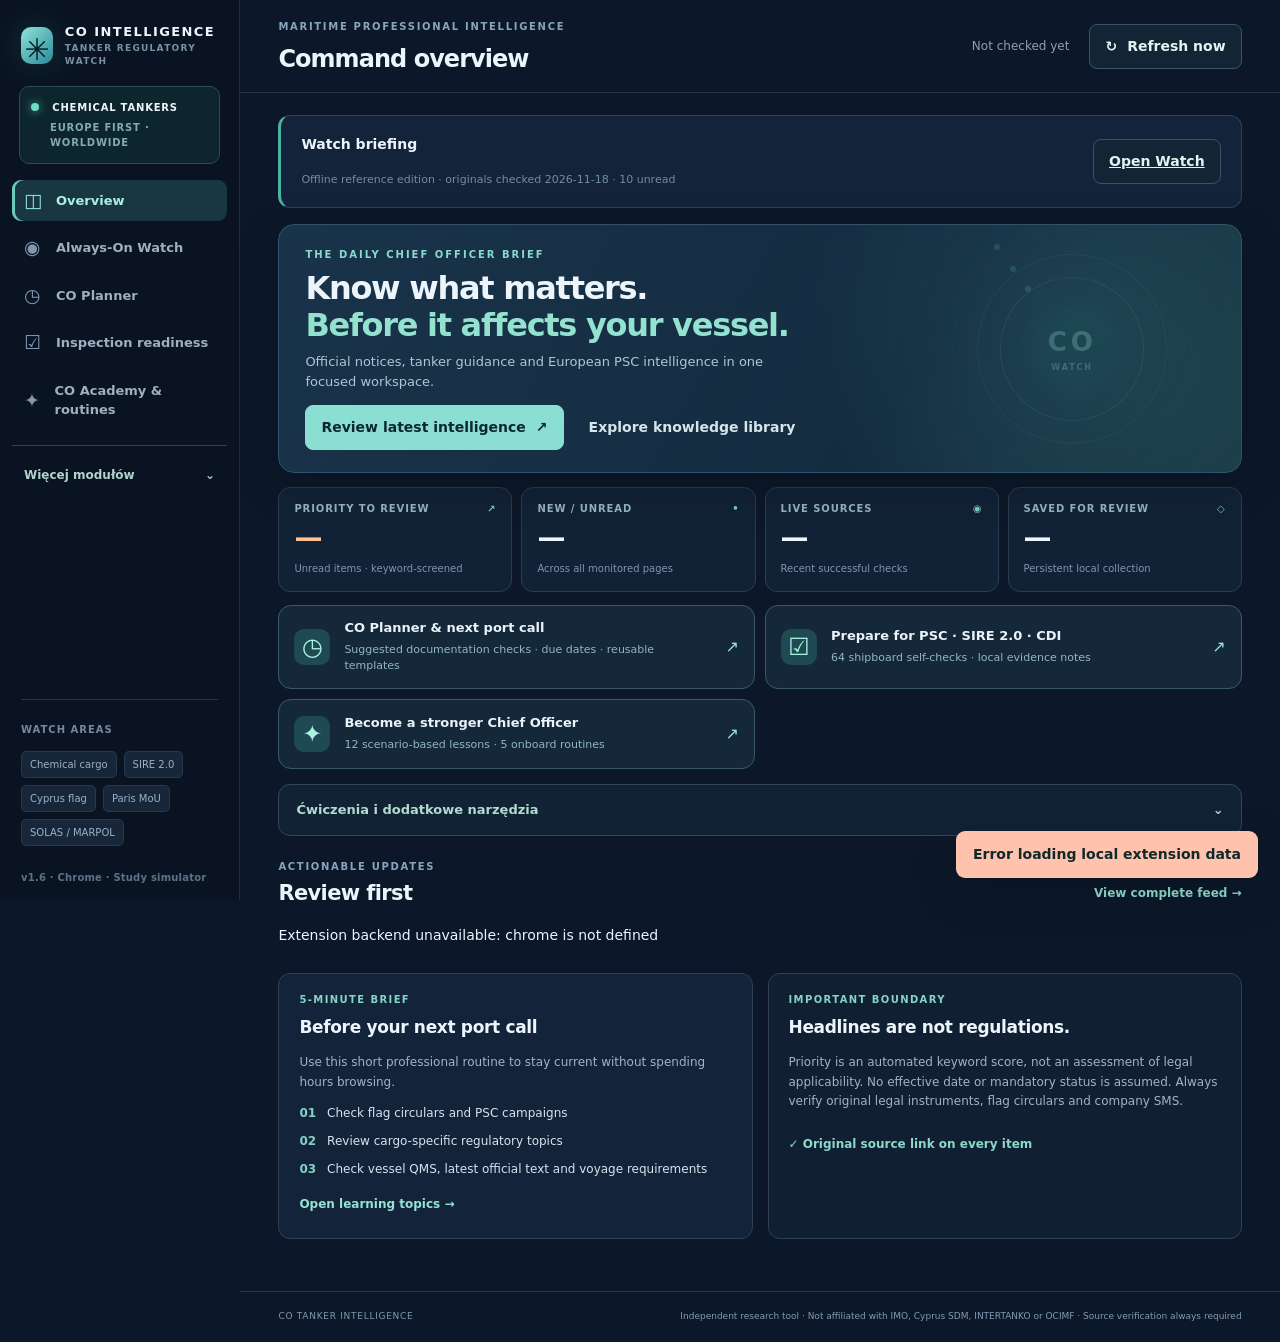
==== commit b5a40c6a: "UX v1.9: preserve all features, simplify mobile/desktop navigation, compact dashboard, add UX master" ====
--- a/Windows_Chrome/dashboard.html
+++ b/Windows_Chrome/dashboard.html
@@ -6,18 +6,17 @@
   <div class="brand"><div class="brand-icon">✳</div><div><strong>CO INTELLIGENCE</strong><small>TANKER REGULATORY WATCH</small></div></div>
   <div class="ship-profile"><span class="pill-dot"></span> CHEMICAL TANKERS <small>EUROPE FIRST · WORLDWIDE</small></div>
   <label class="mobile-module-jump" for="mobileJump">OPEN MODULE <select id="mobileJump" aria-label="Jump to module"><option value="overview">Overview</option><option value="planner">CO Planner</option><option value="inspections">Inspection readiness</option><option value="academy">CO Academy</option><option value="practice">Inspection simulator & AI handoff</option><option value="watch">Always-On Watch</option><option value="feed">News feed</option><option value="saved">Saved & notes</option><option value="learning">Knowledge centre</option><option value="sources">Settings & backup</option></select></label>
-  <nav class="main-nav" id="nav">
-   <button class="nav-item active" data-page="overview"><span>◫</span> Overview</button>
-   <button class="nav-item" data-page="watch"><span>◉</span> Always-On Watch</button>
-   <button class="nav-item" data-page="feed"><span>≡</span> Intelligence feed <i id="navUnread"></i></button>
-   <button class="nav-item" data-page="saved"><span>◇</span> Saved & notes</button>
-   <button class="nav-item" data-page="planner"><span>◷</span> CO Planner <i id="navPlannerBadge" class="planner-nav-count"></i></button>
-   <button class="nav-item" data-page="inspections"><span>☑</span> Inspection readiness</button>
-   <button class="nav-item" data-page="academy"><span>✦</span> CO Academy & routines</button>
-   <button class="nav-item" data-page="practice"><span>◈</span> Inspector practice & AI</button>
-   <button class="nav-item" data-page="learning"><span>▤</span> Knowledge centre</button>
-   <button class="nav-item" data-page="sources"><span>◉</span> Sources & settings</button>
-  </nav>
+  <nav class="main-nav" id="nav" aria-label="Moduły aplikacji">
+<button class="nav-item active" data-page="overview"><span>◫</span> Overview</button>
+<button class="nav-item" data-page="watch"><span>◉</span> Always-On Watch</button>
+<button class="nav-item" data-page="planner"><span>◷</span> CO Planner <i id="navPlannerBadge" class="planner-nav-count"></i></button>
+<button class="nav-item" data-page="inspections"><span>☑</span> Inspection readiness</button>
+<button class="nav-item" data-page="academy"><span>✦</span> CO Academy & routines</button>
+<details class="nav-more" id="navMore"><summary>Więcej modułów <span aria-hidden="true">⌄</span></summary><div class="nav-more-list"><button class="nav-item" data-page="feed"><span>≡</span> Intelligence feed <i id="navUnread"></i></button>
+<button class="nav-item" data-page="saved"><span>◇</span> Saved & notes</button>
+<button class="nav-item" data-page="practice"><span>◈</span> Inspector practice & AI</button>
+<button class="nav-item" data-page="learning"><span>▤</span> Knowledge centre</button>
+<button class="nav-item" data-page="sources"><span>◉</span> Sources & settings</button></div></details></nav>
   <div class="sidebar-bottom"><div class="divider"></div><div class="side-label">WATCH AREAS</div><div class="side-topics"><span>Chemical cargo</span><span>SIRE 2.0</span><span>Cyprus flag</span><span>Paris MoU</span><span>SOLAS / MARPOL</span></div><div class="side-version">v1.6 · Chrome · Study simulator</div></div>
  </aside>
  <main class="main">
@@ -31,9 +30,11 @@
       <button class="launch-card" data-action="open-inspections"><span class="launch-icon">☑</span><span><b>Prepare for PSC · SIRE 2.0 · CDI</b><small>64 shipboard self-checks · local evidence notes</small></span><span class="launch-arrow">↗</span></button>
       <button class="launch-card" data-action="open-academy"><span class="launch-icon">✦</span><span><b>Become a stronger Chief Officer</b><small>12 scenario-based lessons · 5 onboard routines</small></span><span class="launch-arrow">↗</span></button>
     </div>
-    <div class="glass-card practice-overview"><div><div class="card-eyebrow">FIVE-MINUTE INSPECTION PRACTICE</div><h3>Daily Chief Officer challenge</h3><p>24 practical questions across PSC, SIRE 2.0 and CDI-M, with spaced repetition and verified reference links.</p></div><button class="button-primary" data-action="open-practice">Start inspection practice →</button></div>
+    <details class="dashboard-more"><summary>Ćwiczenia i dodatkowe narzędzia <span aria-hidden="true">⌄</span></summary><div class="dashboard-extra">
+<div class="glass-card practice-overview"><div><div class="card-eyebrow">FIVE-MINUTE INSPECTION PRACTICE</div><h3>Daily Chief Officer challenge</h3><p>24 practical questions across PSC, SIRE 2.0 and CDI-M, with spaced repetition and verified reference links.</p></div><button class="button-primary" data-action="open-practice">Start inspection practice →</button></div>
     <div class="planner-overview glass-card"><div><div class="card-eyebrow">CHIEF OFFICER ACTION BOARD</div><h3>Next actions</h3><p id="plannerPreviewStats" class="planner-sub"></p></div><div id="plannerPreview" class="planner-mini-list"></div><button class="button-outline small" data-action="open-planner">Open CO Planner →</button></div>
-    <div class="section-heading"><div><div class="eyebrow">ACTIONABLE UPDATES</div><h2>Review first</h2></div><button class="text-link" data-action="open-feed">View complete feed →</button></div>
+    </div></details>
+<div class="section-heading"><div><div class="eyebrow">ACTIONABLE UPDATES</div><h2>Review first</h2></div><button class="text-link" data-action="open-feed">View complete feed →</button></div>
     <div id="priorityList" class="news-list"></div>
     <div class="overview-bottom"><div class="glass-card"><div class="card-eyebrow">5-MINUTE BRIEF</div><h3>Before your next port call</h3><p>Use this short professional routine to stay current without spending hours browsing.</p><div class="checkline"><span>01</span> Check flag circulars and PSC campaigns</div><div class="checkline"><span>02</span> Review cargo-specific regulatory topics</div><div class="checkline"><span>03</span> Check vessel QMS, latest official text and voyage requirements</div><button class="text-link" data-action="open-learning">Open learning topics →</button></div><div class="glass-card understated"><div class="card-eyebrow">IMPORTANT BOUNDARY</div><h3>Headlines are not regulations.</h3><p>Priority is an automated keyword score, not an assessment of legal applicability. No effective date or mandatory status is assumed. Always verify original legal instruments, flag circulars and company SMS.</p><div class="verified-line">✓ Original source link on every item</div></div></div>
    </section>
--- a/Windows_Chrome/styles.css
+++ b/Windows_Chrome/styles.css
@@ -96,3 +96,109 @@
 .watch-overview{padding:1rem 1.15rem;margin-bottom:1rem;display:flex;align-items:center;justify-content:space-between;gap:.8rem;flex-wrap:wrap;border-left:3px solid #4db2a0}
 .watch-overview p{margin:.3rem 0 0;overflow-wrap:anywhere}.watch-warning{color:#e4a675}.watch-warning:empty,#watchBrief:empty{display:none}.watch-counts{font-weight:650}.watch-status{overflow-wrap:anywhere}
 @media(max-width:800px){.watch-layout{grid-template-columns:1fr}.watch-field{flex:1;min-width:8rem}.watch-connection input{min-width:0;width:100%}.watch-options button{min-height:44px}.watch-status{padding:.75rem}}
+
+/* v1.8.2: explicit source links and comfortable touch targets on Samsung */
+.watch-card.watch-openable{cursor:pointer}
+.watch-card.watch-openable:hover{border-color:#5ba699}
+.watch-card h3 a.reference-short{color:#e7f4f6;font:inherit;text-decoration:none;line-height:inherit}
+.watch-card h3 a.reference-short:hover,.watch-card h3 a.reference-short:focus-visible{color:#a8f3e1;text-decoration:underline}
+.watch-actions .watch-source-link{display:inline-flex;align-items:center;justify-content:center;gap:7px;min-height:46px;padding:10px 15px;border-radius:9px;background:#28665f;border:1px solid #69c7b2;color:#f5fffd;font-size:13px;font-weight:800;text-decoration:none;line-height:1.3}
+.watch-actions .watch-source-link:hover,.watch-actions .watch-source-link:focus-visible{background:#357d72;border-color:#95e5d3;color:#fff;outline-offset:3px}
+@media(max-width:560px){.watch-actions .watch-source-link{flex:1 1 100%;width:100%;font-size:14px;padding:13px 15px}.watch-card h3 a.reference-short{font-size:inherit}}
+
+/* UX v1.9: quiet visual hierarchy, all controls/modules retained */
+.nav-more{margin-top:8px;border-top:1px solid #2b4355;padding-top:8px}
+.nav-more>summary{cursor:pointer;list-style:none;display:flex;justify-content:space-between;align-items:center;padding:12px;color:#b1d5cd;font-weight:750;font-size:12px;border-radius:9px}
+.nav-more>summary::-webkit-details-marker,.dashboard-more>summary::-webkit-details-marker{display:none}
+.nav-more>summary:hover,.nav-more[open]>summary{background:#18313e}
+.nav-more[open]>summary span,.dashboard-more[open]>summary span{transform:rotate(180deg)}
+.nav-more-list{display:grid;gap:5px;padding-top:7px}
+.nav-more-list .nav-item{width:100%}
+.dashboard-more{border:1px solid #304858;background:#112235;border-radius:12px;margin:15px 0}
+.dashboard-more>summary{cursor:pointer;list-style:none;display:flex;justify-content:space-between;align-items:center;min-height:50px;padding:13px 17px;color:#b4dbd2;font-weight:740;font-size:13px}
+.dashboard-more[open]>summary{border-bottom:1px solid #304858}
+.dashboard-extra{display:grid;gap:12px;padding:13px}
+.dashboard-extra>.glass-card{margin:0}
+.sidebar{width:240px;min-width:240px;padding:20px 12px 15px}
+.brand{padding:2px 9px 17px}
+.ship-profile{margin-bottom:16px}
+.nav-item{padding:11px 12px}
+.topbar{min-height:82px;padding-top:15px;padding-bottom:15px}
+.main-content{padding-top:22px}
+.hero{min-height:0;padding:22px 26px;margin-bottom:14px}
+.hero h2{font-size:clamp(24px,2.5vw,34px);margin:8px 0}
+.hero p{margin-bottom:14px}
+.hero-graphic{opacity:.25}
+.metrics{gap:9px}
+.metric{padding:13px 15px}
+.metric strong{font-size:28px;margin:5px 0 2px}
+.metric small{font-size:10px}
+.quick-launch{gap:10px;margin-top:13px}
+.launch-card{padding:13px 15px;min-height:70px}
+.launch-icon{width:36px;height:36px}
+.section-heading{margin-top:23px}
+.watch-layout{display:grid;grid-template-columns:minmax(0,1fr);gap:21px}
+.watch-layout>div{min-width:0;max-width:970px}
+.watch-layout h2{font-size:19px}
+.watch-tools{display:grid;grid-template-columns:minmax(150px,215px) minmax(180px,1fr) auto;align-items:end;gap:9px;max-width:970px}
+.watch-tools .watch-field{min-width:0}
+.watch-tools #watchMarkAll{white-space:normal;min-height:43px;font-size:11px}
+.watch-card{padding:16px 18px;gap:8px}
+.watch-card h3{font-size:16px;line-height:1.4}
+.watch-summary{font-size:14px;line-height:1.6}
+.watch-card .micro{color:#adbfcc}
+.watch-actions{gap:9px}
+.watch-actions button{min-height:42px}
+.watch-status{font-size:12px;padding:11px 13px}
+.glass-card{padding:18px 20px}
+.nav-more summary:focus-visible,.dashboard-more summary:focus-visible,.mobile-module-jump select:focus-visible{outline:3px solid #8ce0cd;outline-offset:2px}
+@media(max-width:1100px){.watch-tools{grid-template-columns:minmax(130px,1fr) minmax(180px,2fr)}.watch-tools #watchMarkAll{grid-column:1/-1;justify-self:start}}
+@media(max-width:900px){
+ .app{display:block}
+ .sidebar{position:sticky;top:0;z-index:50;display:flex!important;flex-direction:row;align-items:center;gap:10px;width:100%;min-width:0;height:auto;min-height:66px;padding:8px 12px;border:0;border-bottom:1px solid #31505e;background:#0a1728;box-shadow:0 6px 16px #040c1c66}
+ .sidebar .brand{display:flex!important;align-items:center;gap:8px;margin:0;padding:0;min-width:0;flex:0 1 auto}
+ .sidebar .brand>div:last-child{display:block!important}
+ .sidebar .brand strong{font-size:10px;letter-spacing:.04em;white-space:nowrap}
+ .sidebar .brand small{display:none!important}
+ .sidebar .brand-icon{height:31px;width:31px;font-size:23px;flex-shrink:0}
+ .sidebar .ship-profile,.sidebar .sidebar-bottom,.sidebar .main-nav{display:none!important}
+ .sidebar .mobile-module-jump{display:flex!important;flex:1 1 0;width:auto;min-width:0;margin:0;padding:0;gap:0;font-size:0;letter-spacing:0}
+ .sidebar .mobile-module-jump select{width:100%;min-width:0;max-width:100%;font-size:14px;font-weight:750;min-height:44px;border-radius:9px;background:#1b3748;border:1px solid #42727a;color:#effaf8;padding:9px 10px}
+ .topbar{min-height:58px;padding:12px 14px;gap:8px}
+ .topbar .eyebrow{display:none}
+ .topbar h1{font-size:18px;margin:0}
+ .topbar .top-actions #lastSync{display:none}
+ .topbar .top-actions button{min-height:39px;font-size:11px;padding:7px 9px}
+ .mobile-hint{display:none}
+ .main-content{padding:14px 13px 30px!important}
+ .hero{padding:17px 18px!important;margin-bottom:10px}
+ .hero h2{font-size:24px!important}
+ .hero p{font-size:12px}
+ .metrics{grid-template-columns:repeat(2,minmax(0,1fr))!important}
+ .metric{padding:11px 12px!important}
+ .metric strong{font-size:25px}
+ .quick-launch{grid-template-columns:1fr!important}
+ .launch-card{min-height:60px;padding:11px 13px}
+ .dashboard-more>summary{padding:14px}
+ .section-heading{flex-wrap:wrap;gap:9px}
+ .section-heading h2{font-size:20px}
+ .watch-layout{grid-template-columns:1fr!important;gap:18px}
+ .watch-tools{display:grid;grid-template-columns:minmax(0,1fr) minmax(0,1fr);gap:8px}
+ .watch-tools #watchMarkAll{grid-column:1/-1;justify-self:start;min-height:39px}
+ .watch-card{padding:14px;gap:7px}
+ .watch-card h3{font-size:15px}
+ .watch-summary{font-size:14px;line-height:1.55}
+ .watch-status{margin-top:8px}
+ .glass-card{padding:15px}
+}
+@media(max-width:490px){
+ .sidebar{padding:7px 10px;gap:8px}
+ .sidebar .brand{gap:5px}
+ .sidebar .brand strong{font-size:9px}
+ .sidebar .brand-icon{width:29px;height:29px;font-size:22px}
+ .sidebar .mobile-module-jump select{font-size:13px;padding-left:8px}
+ .topbar h1{font-size:16px}
+ .watch-tools{grid-template-columns:minmax(0,1fr)}
+ .watch-tools #watchMarkAll{grid-column:1}
+ .watch-actions .watch-source-link{flex-basis:100%}
+}
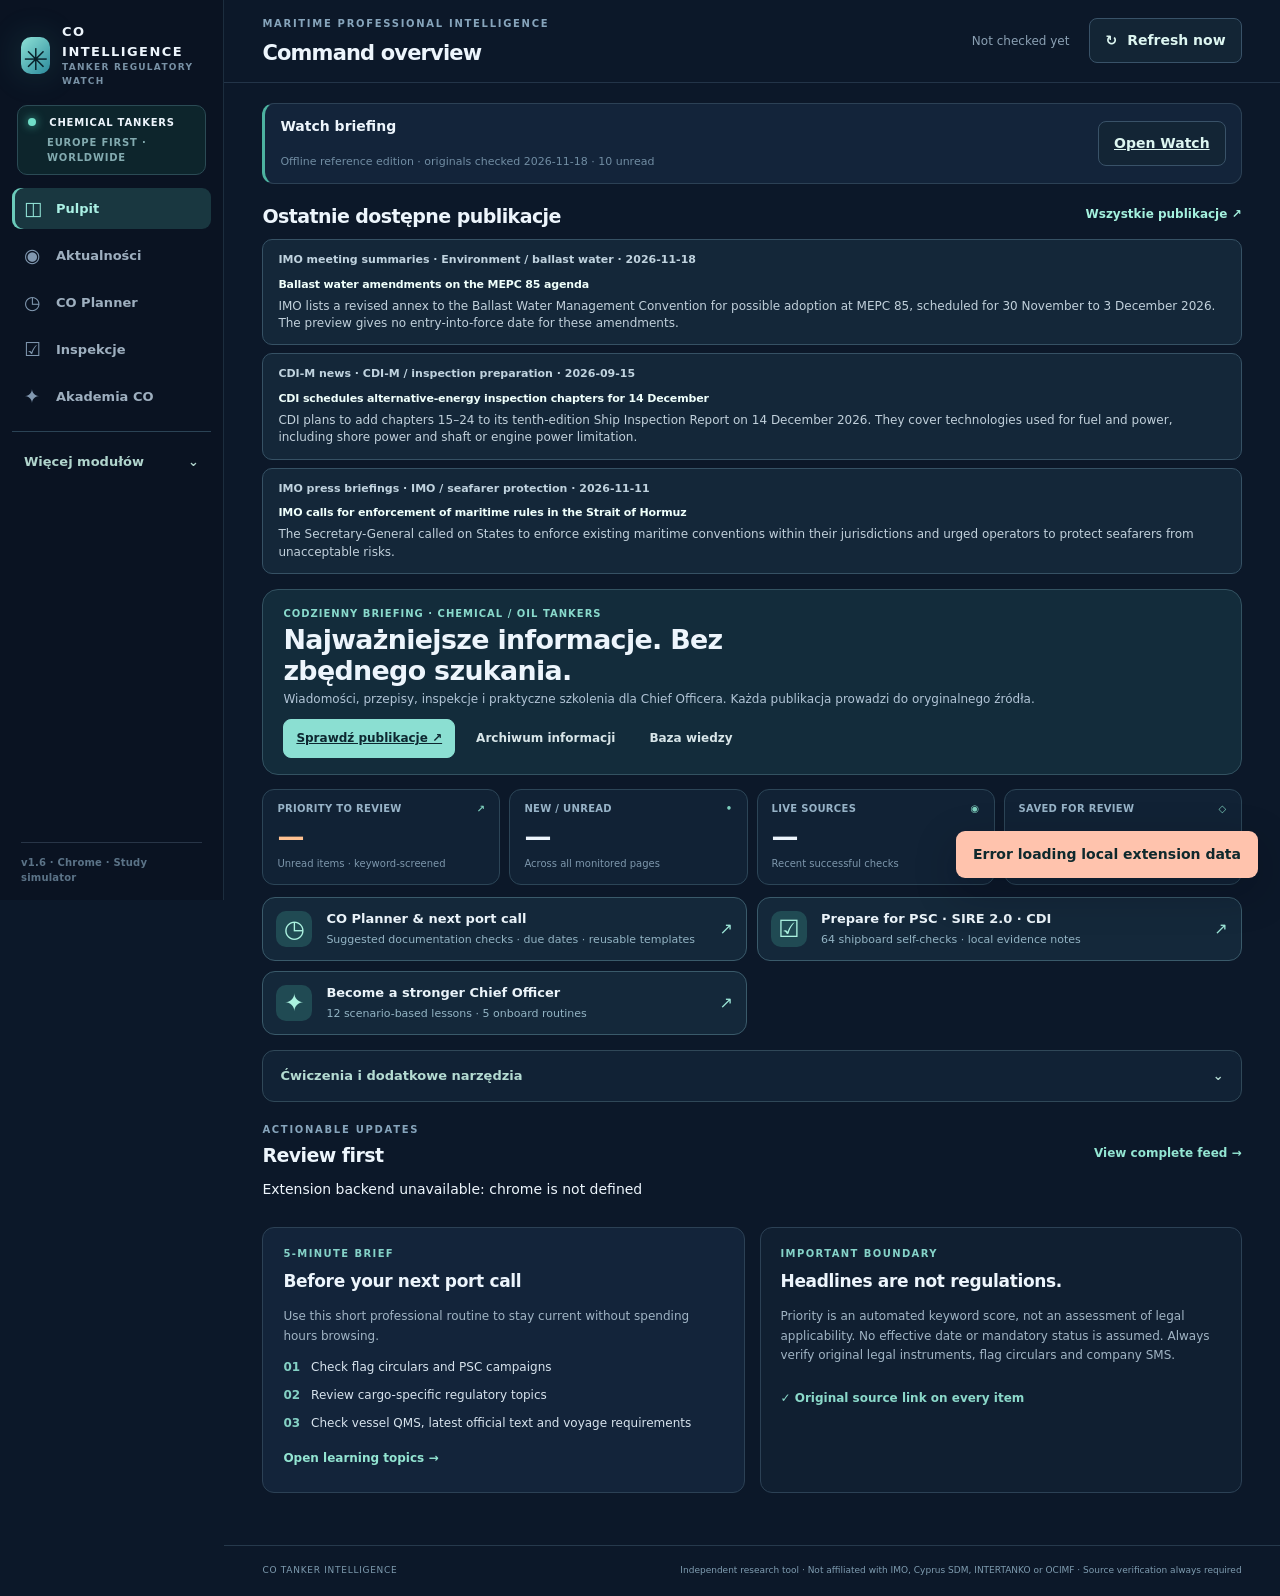
==== commit 0ca30bdd: "feat(ui): reading-first dashboard, concise navigation and source-linked previews" ====
--- a/Windows_Chrome/dashboard.html
+++ b/Windows_Chrome/dashboard.html
@@ -5,18 +5,18 @@
  <aside class="sidebar">
   <div class="brand"><div class="brand-icon">✳</div><div><strong>CO INTELLIGENCE</strong><small>TANKER REGULATORY WATCH</small></div></div>
   <div class="ship-profile"><span class="pill-dot"></span> CHEMICAL TANKERS <small>EUROPE FIRST · WORLDWIDE</small></div>
-  <label class="mobile-module-jump" for="mobileJump">OPEN MODULE <select id="mobileJump" aria-label="Jump to module"><option value="overview">Overview</option><option value="planner">CO Planner</option><option value="inspections">Inspection readiness</option><option value="academy">CO Academy</option><option value="practice">Inspection simulator & AI handoff</option><option value="watch">Always-On Watch</option><option value="feed">News feed</option><option value="saved">Saved & notes</option><option value="learning">Knowledge centre</option><option value="sources">Settings & backup</option></select></label>
+  <label class="mobile-module-jump" for="mobileJump">OPEN MODULE <select id="mobileJump" aria-label="Jump to module"><option value="overview">Pulpit</option><option value="planner">CO Planner</option><option value="inspections">Inspekcje</option><option value="academy">Akademia CO</option><option value="practice">Trening inspekcyjny i AI</option><option value="watch">Aktualności</option><option value="feed">Archiwum informacji</option><option value="saved">Zapisane i notatki</option><option value="learning">Baza wiedzy</option><option value="sources">Ustawienia i kopia danych</option></select></label>
   <nav class="main-nav" id="nav" aria-label="Moduły aplikacji">
-<button class="nav-item active" data-page="overview"><span>◫</span> Overview</button>
-<button class="nav-item" data-page="watch"><span>◉</span> Always-On Watch</button>
+<button class="nav-item active" data-page="overview"><span>◫</span> Pulpit</button>
+<button class="nav-item" data-page="watch"><span>◉</span> Aktualności</button>
 <button class="nav-item" data-page="planner"><span>◷</span> CO Planner <i id="navPlannerBadge" class="planner-nav-count"></i></button>
-<button class="nav-item" data-page="inspections"><span>☑</span> Inspection readiness</button>
-<button class="nav-item" data-page="academy"><span>✦</span> CO Academy & routines</button>
-<details class="nav-more" id="navMore"><summary>Więcej modułów <span aria-hidden="true">⌄</span></summary><div class="nav-more-list"><button class="nav-item" data-page="feed"><span>≡</span> Intelligence feed <i id="navUnread"></i></button>
-<button class="nav-item" data-page="saved"><span>◇</span> Saved & notes</button>
-<button class="nav-item" data-page="practice"><span>◈</span> Inspector practice & AI</button>
-<button class="nav-item" data-page="learning"><span>▤</span> Knowledge centre</button>
-<button class="nav-item" data-page="sources"><span>◉</span> Sources & settings</button></div></details></nav>
+<button class="nav-item" data-page="inspections"><span>☑</span> Inspekcje</button>
+<button class="nav-item" data-page="academy"><span>✦</span> Akademia CO</button>
+<details class="nav-more" id="navMore"><summary>Więcej modułów <span aria-hidden="true">⌄</span></summary><div class="nav-more-list"><button class="nav-item" data-page="feed"><span>≡</span> Archiwum informacji <i id="navUnread"></i></button>
+<button class="nav-item" data-page="saved"><span>◇</span> Zapisane i notatki</button>
+<button class="nav-item" data-page="practice"><span>◈</span> Trening i AI</button>
+<button class="nav-item" data-page="learning"><span>▤</span> Baza wiedzy</button>
+<button class="nav-item" data-page="sources"><span>◉</span> Źródła i ustawienia</button></div></details></nav>
   <div class="sidebar-bottom"><div class="divider"></div><div class="side-label">WATCH AREAS</div><div class="side-topics"><span>Chemical cargo</span><span>SIRE 2.0</span><span>Cyprus flag</span><span>Paris MoU</span><span>SOLAS / MARPOL</span></div><div class="side-version">v1.6 · Chrome · Study simulator</div></div>
  </aside>
  <main class="main">
@@ -24,7 +24,8 @@
   <div class="main-content">
    <section id="page-overview" class="page active">
     <div class="glass-card watch-overview"><div><strong>Watch briefing</strong><p class="micro" id="watchOverview"></p></div><a class="button-outline" href="#watch">Open Watch</a></div>
-    <div class="hero"><div class="hero-overline">THE DAILY CHIEF OFFICER BRIEF</div><h2>Know what matters.<br><em>Before it affects your vessel.</em></h2><p>Official notices, tanker guidance and European PSC intelligence in one focused workspace.</p><div class="hero-buttons"><button class="button-primary" data-action="open-feed">Review latest intelligence <span>↗</span></button><button class="button-ghost" data-action="open-learning">Explore knowledge library</button></div><div class="hero-graphic"><div class="orbits o1"></div><div class="orbits o2"></div><div class="orbits o3"></div><div class="circle-center">CO<span>WATCH</span></div></div></div>
+    <section class="briefing-preview" aria-labelledby="briefingPreviewTitle"><div class="section-heading compact"><div><h2 id="briefingPreviewTitle">Ostatnie dostępne publikacje</h2></div><a href="#watch">Wszystkie publikacje ↗</a></div><div id="watchPreview" class="watch-preview-list" aria-live="polite"></div></section>
+    <div class="hero"><div class="hero-overline">CODZIENNY BRIEFING · CHEMICAL / OIL TANKERS</div><h2>Najważniejsze informacje. Bez zbędnego szukania.</h2><p>Wiadomości, przepisy, inspekcje i praktyczne szkolenia dla Chief Officera. Każda publikacja prowadzi do oryginalnego źródła.</p><div class="hero-buttons"><a class="button-primary" href="#watch">Sprawdź publikacje ↗</a><button class="button-ghost" data-action="open-feed">Archiwum informacji</button><button class="button-ghost" data-action="open-learning">Baza wiedzy</button></div></div>
     <div class="metrics"><div class="metric"><div class="metric-label">PRIORITY TO REVIEW <span>↗</span></div><strong id="metricPriority">—</strong><small>Unread items · keyword-screened</small></div><div class="metric"><div class="metric-label">NEW / UNREAD <span>•</span></div><strong id="metricUnread">—</strong><small>Across all monitored pages</small></div><div class="metric"><div class="metric-label">LIVE SOURCES <span>◉</span></div><strong id="metricSources">—</strong><small>Recent successful checks</small></div><div class="metric"><div class="metric-label">SAVED FOR REVIEW <span>◇</span></div><strong id="metricSaved">—</strong><small>Persistent local collection</small></div></div>
     <div class="quick-launch"><button class="launch-card" data-action="open-planner"><span class="launch-icon">◷</span><span><b>CO Planner & next port call</b><small>Suggested documentation checks · due dates · reusable templates</small></span><span class="launch-arrow">↗</span></button>
       <button class="launch-card" data-action="open-inspections"><span class="launch-icon">☑</span><span><b>Prepare for PSC · SIRE 2.0 · CDI</b><small>64 shipboard self-checks · local evidence notes</small></span><span class="launch-arrow">↗</span></button>
@@ -44,11 +45,11 @@
     <p id="watchError" class="micro watch-warning" role="status"></p><p id="watchStorage" class="micro watch-warning" role="status"></p>
     <p id="watchBrief" class="subtle"></p><p id="watchCounts" class="watch-counts"></p>
     <div class="watch-tools"><label class="watch-field">View<select id="watchFilter"><option value="all">All publications</option><option value="last">Since last visit</option><option value="unread">Unread</option><option value="original">Original checked</option><option value="review">Awaiting review</option><option value="inspection">Inspection</option><option value="europe">Europe / Cyprus flag</option><option value="saved">Saved</option></select></label><label class="watch-field">Search<input type="search" id="watchSearch" placeholder="Source, topic or title"></label><button class="button-outline small" id="watchMarkAll">Mark shown as reviewed</button></div>
-    <div class="watch-layout"><div><h2>Publications</h2><div id="watchEntries"></div><button class="button-outline" id="watchMore" hidden>Show more publications</button></div><div><h2>Study from the source</h2><div id="watchLessons"></div></div></div>
+    <div class="watch-layout"><div><h2>Publications</h2><div id="watchEntries"></div><button class="button-outline" id="watchMore" hidden>Show more publications</button></div><details class="watch-study-more"><summary>Szkolenia i quizy oparte na źródłach</summary><div id="watchLessons"></div></details></div>
     <details class="glass-card gap-top"><summary>Source health and last successful checks</summary><div id="watchSources"></div></details>
     <details class="glass-card gap-top"><summary>Feed connection</summary><p class="subtle">Open the private Watch with your ChatGPT account. A self-hosted copy can use its own published JSON feed.</p><div class="watch-connection"><input id="watchFeedUrl" type="text" aria-label="Published feed URL" placeholder="Published HTTPS feed URL"><button class="button-primary" id="watchSaveUrl">Connect feed</button><a class="reference-short" id="watchHosted" target="_blank" rel="noopener noreferrer">Open private Watch</a></div></details>
    </section>
-   <section id="page-feed" class="page"><div class="section-heading compact"><div><div class="eyebrow">MONITORED PUBLICATIONS</div><h2>Intelligence feed</h2></div><button class="button-outline small" id="markVisibleRead">Mark shown as read</button></div><div class="filters"><div class="search-input">⌕ <input type="search" id="searchInput" placeholder="Search SIRE, MARPOL Annex II, Paris MoU, Cyprus…"></div><select id="priorityFilter"><option value="all">All priorities</option><option value="high">Priority review</option><option value="medium">Relevant</option><option value="low">General news</option></select><select id="categoryFilter"><option value="all">All topics</option></select><select id="sourceFilter"><option value="all">All sources</option></select><label class="toggle-checkbox"><input id="unreadOnly" type="checkbox"> Unread only</label></div><div id="feedCount" class="results-count"></div><div id="fullFeed" class="news-list feed-list"></div><button class="button-outline" id="showMore" hidden>Show more results</button></section>
+   <section id="page-feed" class="page"><div class="section-heading compact"><div><div class="eyebrow">MONITORED PUBLICATIONS</div><h2>Intelligence feed</h2></div><button class="button-outline small" id="markVisibleRead">Mark shown as read</button></div><div class="filters filters-simple"><div class="search-input">⌕ <input type="search" id="searchInput" placeholder="Search SIRE, MARPOL Annex II, Paris MoU, Cyprus…"></div><label class="toggle-checkbox"><input id="unreadOnly" type="checkbox"> Tylko nieprzeczytane</label><details class="feed-filters-more"><summary>Więcej filtrów</summary><div class="feed-filters-panel"><select id="priorityFilter"><option value="all">All priorities</option><option value="high">Priority review</option><option value="medium">Relevant</option><option value="low">General news</option></select><select id="categoryFilter"><option value="all">All topics</option></select><select id="sourceFilter"><option value="all">All sources</option></select></div></details></div><div id="feedCount" class="results-count"></div><div id="fullFeed" class="news-list feed-list"></div><button class="button-outline" id="showMore" hidden>Show more results</button></section>
    <section id="page-saved" class="page"><div class="section-heading"><div><div class="eyebrow">YOUR PERSONAL REFERENCE FILE</div><h2>Saved reading & notes</h2></div></div><p class="intro">Keep the items you want to discuss at the next safety meeting, review with the Master or incorporate into your onboard procedure checks.</p><div id="savedFeed" class="news-list"></div></section>
    
    <section id="page-planner" class="page">
--- a/Windows_Chrome/styles.css
+++ b/Windows_Chrome/styles.css
@@ -202,3 +202,88 @@
  .watch-tools #watchMarkAll{grid-column:1}
  .watch-actions .watch-source-link{flex-basis:100%}
 }
+
+
+/* UI v2.0 — compact reading-first layout. Progressive disclosure preserves every control. */
+.main-content{max-width:1230px;padding-top:20px}
+.sidebar{width:224px;min-width:224px}
+.sidebar .ship-profile{margin:0 5px 13px;padding:9px 10px}
+.sidebar .sidebar-bottom .side-topics,.sidebar .sidebar-bottom .side-label{display:none}
+.sidebar .sidebar-bottom .divider{margin:12px 0}
+.nav-item{font-weight:650;line-height:1.35}
+.nav-more>summary{font-size:13px}
+.topbar{min-height:68px;padding-top:12px;padding-bottom:12px}
+.topbar h1{font-size:21px}
+.hero{min-height:0;background:#132c3b;border-color:#335261;box-shadow:none;padding:16px 20px;margin:0 0 14px}
+.hero h2{font-size:clamp(20px,2.1vw,27px);margin:3px 0 5px;letter-spacing:-.025em}
+.hero p{max-width:none;margin:0 0 10px;font-size:12px;line-height:1.45}
+.hero-graphic{display:none}
+.hero-overline{font-size:10px;letter-spacing:.1em}
+.hero-buttons{gap:8px}
+.hero-buttons .button-primary,.hero-buttons .button-ghost{min-height:39px;padding:8px 12px;font-size:12px}
+.metrics{grid-template-columns:repeat(4,minmax(0,1fr));gap:9px}
+.metric{padding:11px 14px;border-color:#2c4557;background:#112235}
+.metric strong{font-size:27px;line-height:1.15;margin:5px 0 0}
+.metric-label{font-size:10px;letter-spacing:.03em}
+.metric small{font-size:10px}
+.quick-launch{gap:10px;margin-top:12px}
+.launch-card{padding:11px 13px;min-height:64px}
+.launch-card small{font-size:11px;line-height:1.35}
+.section-heading{margin:20px 0 10px}
+.section-heading h2{font-size:19px}
+.watch-overview{display:flex;align-items:center;gap:12px;justify-content:space-between;padding:12px 15px!important;margin-bottom:14px}
+.watch-overview p{margin:3px 0 0}
+.watch-overview .button-outline{min-height:39px}
+.briefing-preview{margin:0 0 15px}
+.briefing-preview .section-heading{margin:0 0 9px;align-items:center}
+.briefing-preview .section-heading a{font-size:12px;color:#a4f1de;text-decoration:none;font-weight:750}
+.watch-preview-list{display:grid;gap:8px}
+.briefing-preview-item{position:relative;background:#142739;border:1px solid #365164;border-radius:10px;padding:12px 15px;transition:border-color .15s,background .15s}
+.briefing-preview-item:hover,.briefing-preview-item:focus-within{border-color:#8adccb;background:#193246}
+.briefing-preview-meta{font-size:11px;color:#c0d3df;font-weight:630;margin-bottom:4px}
+.briefing-preview-headline{font-size:15px;line-height:1.4;letter-spacing:-.01em;margin:0;font-weight:760}
+.briefing-preview-headline a{color:#effffb;text-decoration:none}
+.briefing-preview-headline a:hover{text-decoration:underline}
+.briefing-preview-summary{margin:4px 0 0;color:#c1d0db;font-size:12px;line-height:1.45;display:-webkit-box;-webkit-box-orient:vertical;-webkit-line-clamp:2;overflow:hidden}
+.briefing-preview-empty{padding:14px;border:1px dashed #406075;border-radius:9px;color:#bcd1db}
+.watch-study-more{margin-top:3px;background:#102233;border:1px solid #385365;border-radius:11px;padding:0 12px 12px}
+.watch-study-more>summary,.feed-filters-more>summary{cursor:pointer;list-style:none;font-size:13px;font-weight:750;min-height:44px;display:flex;align-items:center;color:#a8e8dc}
+.watch-study-more>summary::-webkit-details-marker,.feed-filters-more>summary::-webkit-details-marker{display:none}
+.watch-study-more>summary:after,.feed-filters-more>summary:after{content:"▾";margin-left:auto;color:#a8e8dc}
+.watch-study-more[open]>summary:after,.feed-filters-more[open]>summary:after{content:"▴"}
+.filters-simple{display:flex;align-items:center;gap:10px;flex-wrap:wrap}
+.filters-simple .search-input{flex:1 1 340px;max-width:none}
+.filters-simple .toggle-checkbox{font-size:12px;min-height:38px}
+.feed-filters-more{flex:0 0 auto;border:1px solid #375667;background:#142a3c;border-radius:9px;padding:0 10px;min-width:155px}
+.feed-filters-more>summary{min-height:39px}
+.feed-filters-panel{display:flex;gap:9px;flex-wrap:wrap;padding:3px 0 10px}
+.feed-filters-panel select{min-width:160px;flex:1}
+.filters-simple .feed-filters-more[open]{flex:1 1 100%}
+.watch-card{border-color:#344e60}
+.watch-card h3{line-height:1.4}
+.watch-actions .watch-source-link{min-height:43px}
+button:focus-visible,a:focus-visible,select:focus-visible,summary:focus-visible,input:focus-visible{outline:3px solid #8ce0cd;outline-offset:2px}
+@media(max-width:900px){
+ .main-content{padding-top:12px!important}
+ .topbar{padding:9px 12px;min-height:54px}
+ .hero{padding:13px 14px!important}
+ .hero h2{font-size:21px!important}
+ .hero-overline{font-size:9px}
+ .metrics{grid-template-columns:repeat(2,minmax(0,1fr))!important}
+ .metric{padding:10px 12px!important}
+ .metric strong{font-size:24px}
+ .watch-overview{padding:10px 12px!important;flex-wrap:wrap}
+ .briefing-preview-headline{font-size:15px}
+ .briefing-preview-item{padding:12px}
+ .watch-study-more{padding:0 10px 10px}
+ .filters-simple .search-input{flex:1 1 100%}
+ .filters-simple .feed-filters-more{flex:1 1 100%}
+ .feed-filters-panel select{width:100%;flex:1 1 100%}
+}
+@media(max-width:490px){
+ .hero-buttons{display:grid;grid-template-columns:1fr 1fr}
+ .hero-buttons .button-ghost:last-child{grid-column:1/-1}
+ .watch-overview .button-outline{width:100%}
+ .briefing-preview-summary{-webkit-line-clamp:2}
+ .filters-simple .toggle-checkbox{min-height:38px}
+}
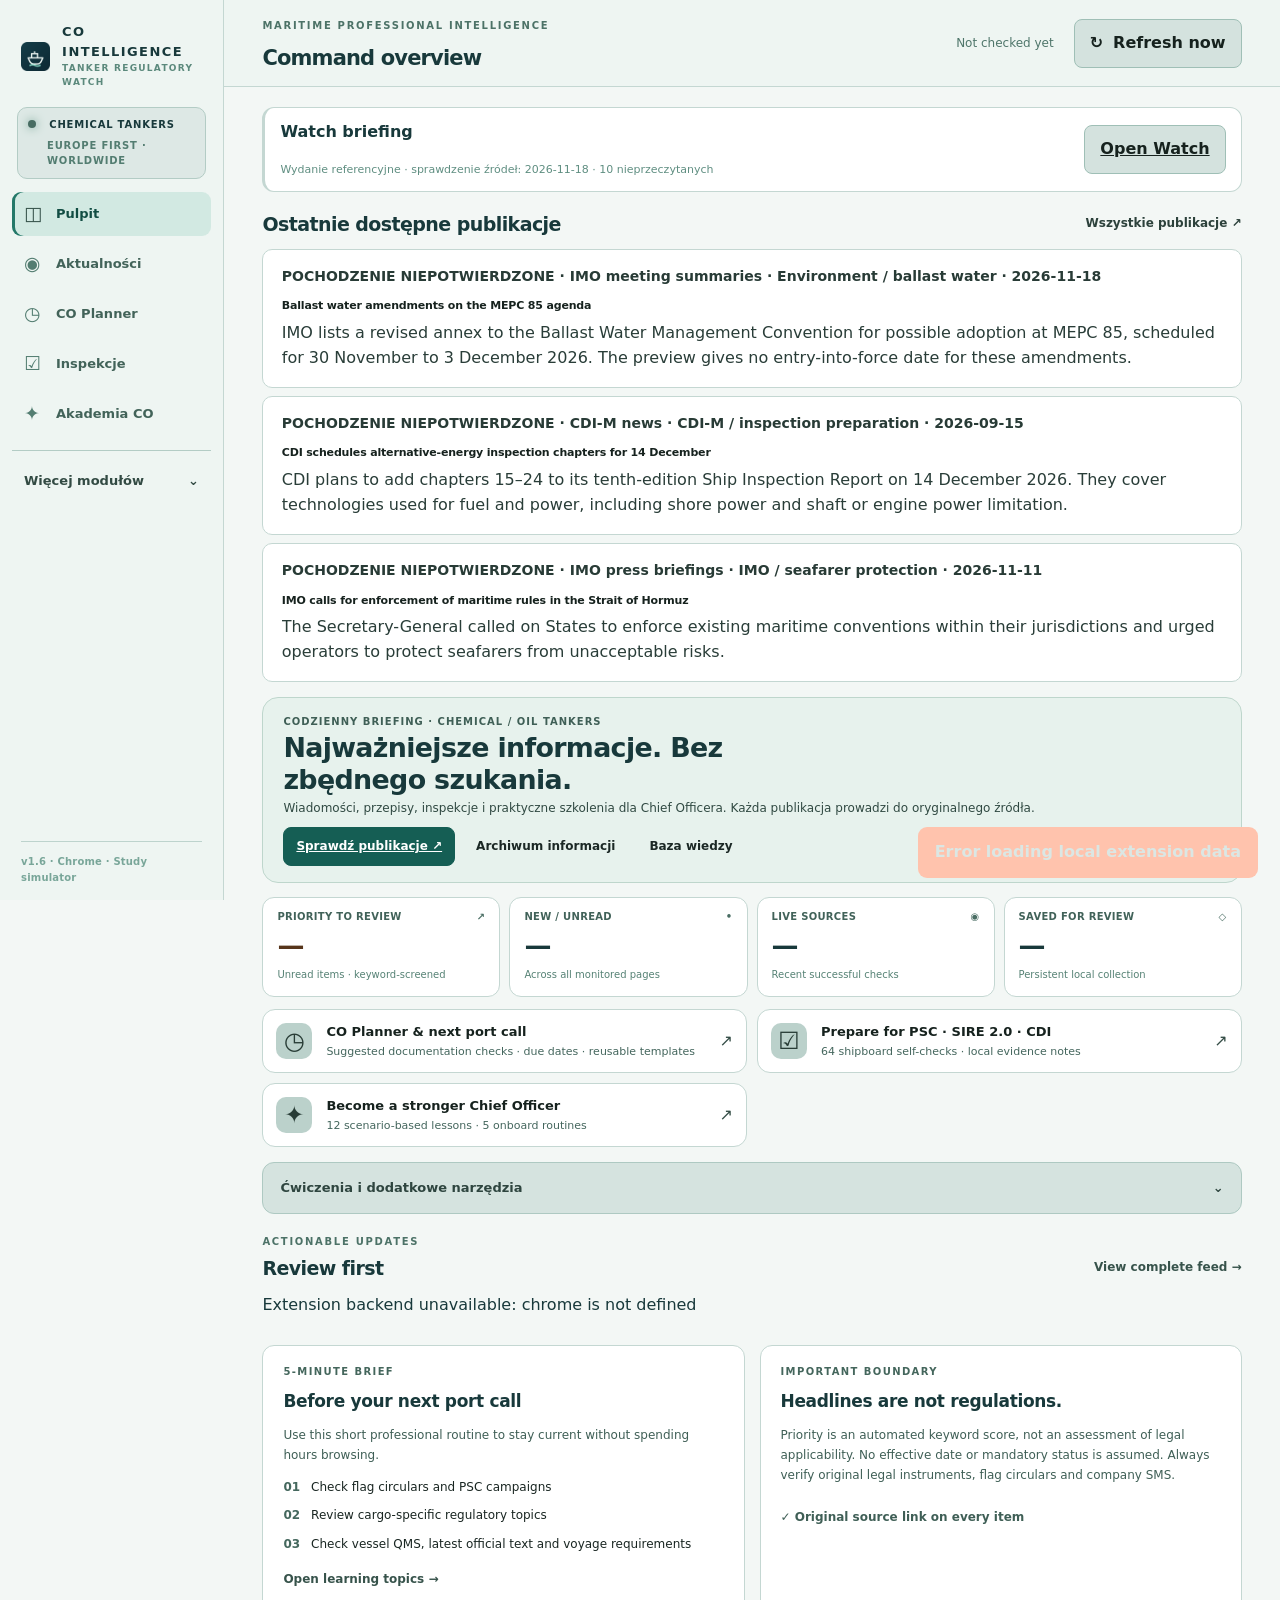
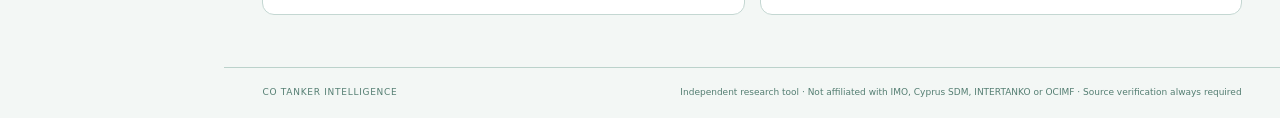
==== commit 8d6aa386: "Improve Chief Officer navigation, Watch filters and the complete offline release" ====
--- a/Windows_Chrome/dashboard.html
+++ b/Windows_Chrome/dashboard.html
@@ -44,7 +44,7 @@
     <div id="watchStatus" class="watch-status" role="status" aria-live="polite"></div>
     <p id="watchError" class="micro watch-warning" role="status"></p><p id="watchStorage" class="micro watch-warning" role="status"></p>
     <p id="watchBrief" class="subtle"></p><p id="watchCounts" class="watch-counts"></p>
-    <div class="watch-tools"><label class="watch-field">View<select id="watchFilter"><option value="all">All publications</option><option value="last">Since last visit</option><option value="unread">Unread</option><option value="original">Original checked</option><option value="review">Awaiting review</option><option value="inspection">Inspection</option><option value="europe">Europe / Cyprus flag</option><option value="saved">Saved</option></select></label><label class="watch-field">Search<input type="search" id="watchSearch" placeholder="Source, topic or title"></label><button class="button-outline small" id="watchMarkAll">Mark shown as reviewed</button></div>
+    <div class="watch-tools"><label class="watch-field">View<select id="watchFilter"><option value="all">All publications</option><option value="last">Since last visit</option><option value="unread">Unread</option><option value="original">Original checked</option><option value="review">Awaiting review</option><option value="inspection">Inspection</option><option value="europe">Europe / Cyprus flag</option><option value="saved">Saved</option></select></label><label class="watch-field">Search<input type="search" id="watchSearch" placeholder="Source, topic or title"></label><button class="button-outline small" id="watchMarkAll">Oznacz wyświetlone jako przeczytane</button></div><div class="watch-result-bar"><span id="watchMatches" role="status"></span><button type="button" class="button-outline small" id="watchClear" hidden>Wyczyść filtry</button></div>
     <div class="watch-layout"><div><h2>Publications</h2><div id="watchEntries"></div><button class="button-outline" id="watchMore" hidden>Show more publications</button></div><details class="watch-study-more"><summary>Szkolenia i quizy oparte na źródłach</summary><div id="watchLessons"></div></details></div>
     <details class="glass-card gap-top"><summary>Source health and last successful checks</summary><div id="watchSources"></div></details>
     <details class="glass-card gap-top"><summary>Feed connection</summary><p class="subtle">Open the private Watch with your ChatGPT account. A self-hosted copy can use its own published JSON feed.</p><div class="watch-connection"><input id="watchFeedUrl" type="text" aria-label="Published feed URL" placeholder="Published HTTPS feed URL"><button class="button-primary" id="watchSaveUrl">Connect feed</button><a class="reference-short" id="watchHosted" target="_blank" rel="noopener noreferrer">Open private Watch</a></div></details>
@@ -97,17 +97,24 @@
     <p class="inspector-disclaimer">Educational guidance only. Review current IMO/flag/port requirements, approved equipment manuals, SDS, company SMS/QMS and terminal or charterer instructions before operational decisions.</p>
    </section>
    <section id="page-practice" class="page">
+<section class="sire-trainer" id="sireDeckTrainer" aria-label="SIRE 2.0 biblioteka pytań z prawdziwego dokumentu">
+ <header class="sire-top"><div><div class="sire-source-label">OCIMF QUESTION LIBRARY · JANUARY 2022 · CHEMICAL / OIL TANKERS</div><h3>SIRE 2.0 — prawdziwe pytania i praktyczny trening</h3><p>Oparte na przesłanych dokumentach OCIMF. Wybierz temat, odpowiedz samodzielnie, następnie sprawdź działania inspektora, wymagane dowody i ryzyka. Biblioteka z 2022 r. nie zastępuje najnowszych dokumentów OCIMF, SMS ani instrukcji statku.</p></div><button class="sire-btn" id="sireExport" type="button">Eksport postępu</button></header>
+ <div class="sire-tools"><label>Typ statku<select id="sireVessel"><option value="chemical">Chemical tanker</option><option value="oil">Oil / product tanker</option><option value="both">Wszystkie odpowiednie</option></select></label><label>Rozdział<select id="sireChapter"><option value="all">Wszystkie działy</option><option value="2">2 · Dokumentacja i SMS</option><option value="3">3 · Załoga</option><option value="4">4 · Nawigacja</option><option value="5">5 · Safety</option><option value="6">6 · MARPOL</option><option value="7">7 · ISPS</option><option value="8">8 · Cargo i balast</option><option value="9">9 · Mooring</option><option value="11">11 · Stan techniczny i fotografie</option><option value="12">12 · Ice operations</option></select></label><label>Szukaj numeru lub tematu<input type="search" id="sireSearch" placeholder="np. 8.2.1, inert gas, ECDIS, PTW" autocomplete="off"></label></div>
+ <div class="sire-toolbar-bottom"><div class="sire-controls"><label><input type="checkbox" id="sireDueOnly"> Tylko do powtórki</label><button class="sire-btn" id="sireClear" type="button">Wyczyść filtry</button><button class="sire-btn primary" id="sireNext" type="button">Następne pytanie</button></div><p id="sireStats" aria-live="polite"></p></div>
+ <div class="sire-content"><div class="sire-queue" id="sireList" aria-label="Lista pytań"></div><article id="sireDetail" class="sire-detail" aria-live="polite"></article></div>
+ <button class="sire-btn" id="sireMore" type="button" hidden>Załaduj więcej pytań</button><div id="sireMessage" class="sire-message" role="status" aria-live="polite"></div>
+ </section>
     <div class="section-heading compact"><div><div class="eyebrow">OFFLINE-FIRST · REAL SHIPBOARD COMPETENCE</div><h2>Inspector practice & AI research handoff</h2></div></div>
     <p class="intro">Scenario-based self-training; these are original practice prompts, not official confidential SIRE/CDI questions, and they do not certify onboard compliance. Reveal guidance, grade your confidence and build a spaced-repetition review history.</p>
-    <div class="practice-layout">
+    <details class="sire-legacy"><summary>Inne ćwiczenia PSC / CDI i archiwalne scenariusze SIRE · narzędzia AI</summary><div class="practice-layout">
      <div class="glass-card"><div class="card-eyebrow">INSPECTION INTERVIEW SIMULATOR</div><h3>Practical scenarios</h3><div class="toolbar"><label for="practiceFilter">Inspection</label><select id="practiceFilter"><option value="all">All · PSC + SIRE 2.0 + CDI-M</option><option value="psc">Port State Control</option><option value="sire">SIRE 2.0</option><option value="cdi">CDI-M</option></select><button id="practiceNext" class="button-outline small">Next due question →</button></div><p id="practiceStats" class="subtle"></p><div id="practiceQueue"></div></div>
      <div class="glass-card"><div class="card-eyebrow">AI-READY RESEARCH · NO SECRET API KEYS</div><h3>Ask CO Intelligence</h3><p class="subtle">Build a source-aware question, copy it and paste into ChatGPT or Gemini. The app does not send your ship's private data or silently claim an AI connection.</p><label class="practice-field">Your question <textarea id="askQuestion" rows="4" maxlength="1500" placeholder="E.g. How should I prepare for a CDI-M cargo-system interview?"></textarea></label><label class="practice-field">Area <select id="askTopic"><option>Inspection readiness</option><option>Cargo operations</option><option>Tank cleaning</option><option>MARPOL Annex II / IBC</option><option>PSC & statutory compliance</option><option>Equipment and crew training</option></select></label><label class="practice-field">Primary reference <select id="askReference"></select></label><div class="scenario-actions"><button id="buildAIPrompt" class="button-primary">Build research question</button><button id="copyAsk" class="button-outline" disabled>Copy for AI</button></div><textarea id="askPreview" rows="9" hidden aria-label="Generated research question"></textarea><div class="scenario-actions"><button id="openChatGPT" class="button-outline small">Open ChatGPT ↗</button><button id="openGemini" class="button-outline small">Open Gemini ↗</button></div><p class="micro">No live AI answer is generated inside this offline application. Review AI outputs against the cited original source, your ship's SMS, P&A Manual and other controlled documents.</p></div>
     </div>
     <div class="section-heading"><div><div class="eyebrow">PRIMARY-SOURCE RESEARCH STARTING POINTS · VERIFIED URLS 17 NOV 2026</div><h2>Official regulatory & inspection reference desk</h2></div></div>
     <p class="intro">Direct links to primary authorities and recognised inspection programmes. Each page must be rechecked when used; a verified link is not confirmation that all its contents are current or applicable to your vessel.</p><div id="referencesDesk" class="desk-grid"></div><div class="section-heading"><div><div class="eyebrow">SOURCE-VERIFIED SNAPSHOT · 17 NOVEMBER 2026 · NOT A LIVE NEWS FEED</div><h2>Regulatory developments to watch</h2></div></div><div id="verifiedBriefs" class="brief-grid"></div>
-   </section>
+   </details></section>
    <section id="page-learning" class="page"><div class="section-heading"><div><div class="eyebrow">LIFELONG PROFESSIONAL DEVELOPMENT</div><h2>Knowledge centre</h2></div></div><p class="intro">A practical Chief Officer learning map. Each topic links to a live feed search; these notes are study prompts, not a substitute for approved manuals or controlled documents.</p><div class="knowledge-grid" id="knowledgeGrid"></div><div class="section-heading space-top"><div><div class="eyebrow">OFFICIAL & PROFESSIONAL REFERENCES</div><h2>Reference library</h2></div></div><div id="quickLinks"></div></section>
    <section id="page-sources" class="page"><div class="section-heading"><div><div class="eyebrow">TRANSPARENT MONITORING</div><h2>Source health & preferences</h2></div></div><div class="settings-layout"><div><div class="glass-card"><div class="card-eyebrow">AUTOMATIC MONITORING</div><div class="field"><label for="intervalSelect">Check interval (while Chrome is active)</label><select id="intervalSelect"><option value="30">Every 30 minutes</option><option value="60">Every 1 hour</option><option value="180">Every 3 hours</option><option value="360">Every 6 hours</option><option value="720">Every 12 hours</option><option value="1440">Every 24 hours</option></select></div><label class="setting-check"><input type="checkbox" id="notifyToggle"> Notify about new priority items</label><label class="setting-check"><input type="checkbox" id="europeToggle"> Prioritise Europe and Cyprus flag</label><div class="field"><label for="keywordsField">Custom relevance keywords · comma-separated</label><textarea id="keywordsField" rows="4" spellcheck="false"></textarea></div><button class="button-primary" id="saveSettings">Save preferences</button><p class="micro">Stored on this computer in Chrome. No account, server, AI API key or personal data upload is required.</p></div><div class="glass-card gap-top"><div class="card-eyebrow">CUSTOM RSS / ATOM FEED</div><p class="subtle">Add a public XML feed from an official flag, class or maritime publisher. Browser permission is requested for its domain.</p><div class="field"><label for="customName">Source name</label><input id="customName" placeholder="e.g. Flag authority announcements"></div><div class="field"><label for="customUrl">Full RSS / Atom URL</label><input id="customUrl" type="url" placeholder="https://example.org/news/feed.xml"></div><button class="button-outline" id="addSource">+ Add source</button><p id="addSourceMsg" class="micro" role="status"></p></div><div class="glass-card gap-top"><div class="card-eyebrow">YOUR DATA</div><p class="subtle">Keep a portable local backup of saved items, notes, unread states, inspection self-checks, learning progress and preferences.</p><div class="data-actions"><button class="button-outline small" id="exportData">↓ Export backup</button><button class="button-outline small" id="importData">↑ Import backup</button><input id="importFile" hidden type="file" accept="application/json,.json"></div></div></div><div><div class="glass-card"><div class="card-eyebrow">SOURCE MONITORING STATUS</div><div id="sourcesList"></div><p class="micro">“Check failed” means the site may block automated access or its layout has changed. It must never be interpreted as “no new requirements”.</p></div><div class="glass-card gap-top muted-warning"><div class="card-eyebrow">VERIFY BEFORE ACTION</div><p>This extension tracks public listing pages. It does not scan paid IMO publications, member-only INTERTANKO documents, internal QMS, your inbox or official flag emails. It cannot certify compliance or read full regulatory PDF amendments automatically.</p></div></div></div></section>
   </div><footer>CO TANKER INTELLIGENCE <span>Independent research tool · Not affiliated with IMO, Cyprus SDM, INTERTANKO or OCIMF · Source verification always required</span></footer>
  </main>
-</div><div id="toast" role="status" aria-live="polite"></div><script type="module" src="dashboard.js"></script></body></html>
+</div><div id="toast" role="status" aria-live="polite"></div><script type="module" src="dashboard.js"></script><script type="module" src="./sire_training.js"></script></body></html>
--- a/Windows_Chrome/styles.css
+++ b/Windows_Chrome/styles.css
@@ -1,88 +1,88 @@
-:root{color-scheme:dark;--navy:#0b1526;--side:#0a1322;--panel:#111f32;--panel2:#16263a;--stroke:#25364a;--ink:#edf5fc;--muted:#97a8bc;--soft:#c0ccda;--accent:#77d7ca;--gold:#f3bc78;--red:#ff9b91;--blue:#84b5ee;--shadow:0 14px 40px rgba(1,8,18,.25)}*{box-sizing:border-box}html{min-width:320px;scroll-behavior:smooth}body{margin:0;background:#0c1829;color:var(--ink);font:14px/1.5 system-ui,-apple-system,"Segoe UI",Arial,sans-serif}button,input,select,textarea{font:inherit}button{cursor:pointer}a{color:inherit}a:hover{color:var(--accent)}.app{min-height:100vh;display:flex}.sidebar{width:260px;min-width:260px;background:var(--side);border-right:1px solid #1c2d3e;display:flex;flex-direction:column;position:sticky;top:0;height:100vh;padding:27px 16px 17px}.brand{display:flex;align-items:center;gap:12px;padding:1px 11px 24px}.brand-icon{width:37px;height:37px;background:linear-gradient(135deg,#8ee2d6,#2b8a9c);box-shadow:0 0 35px rgba(77,191,182,.19);color:#08202a;font-size:30px;font-weight:800;display:grid;place-items:center;border-radius:10px}.brand strong{display:block;font-size:13px;letter-spacing:.11em;font-weight:800}.brand small{display:block;color:#7891a5;font-size:9px;font-weight:650;letter-spacing:.14em}.ship-profile{border:1px solid #2b4b55;background:#0d252c;border-radius:10px;padding:13px 11px;margin:0 7px 30px;font-size:10px;letter-spacing:.08em;font-weight:750}.ship-profile small{display:block;color:#82aaaf;font-size:10px;margin:5px 0 0 19px}.pill-dot{display:inline-block;background:#70ddc7;width:8px;height:8px;border-radius:50%;margin-right:9px;box-shadow:0 0 10px #3db49d}.main-nav{display:grid;gap:6px}.nav-item{width:100%;border:0;text-align:left;background:transparent;color:#9eafbf;font-size:13px;font-weight:620;padding:13px 13px;border-radius:9px;display:flex;gap:12px;align-items:center}.nav-item span{font-size:19px;line-height:1;width:20px;color:#8198b0}.nav-item.active{color:#aaf0e4;background:#193740;box-shadow:inset 3px 0 #6bcbbb}.nav-item.active span{color:#92e4d7}.nav-item:hover:not(.active){background:#122234;color:white}.nav-item i{margin-left:auto;font-style:normal;background:#c5774d;border-radius:50%;width:6px;height:6px;display:none}.sidebar-bottom{margin-top:auto;padding:0 9px}.divider{border-top:1px solid #283547;margin:22px 0}.side-label,.side-version{font-size:10px;letter-spacing:.1em;color:#73899f;font-weight:750}.side-topics{display:flex;flex-wrap:wrap;gap:7px;margin:14px 0 24px}.side-topics span{padding:5px 8px;background:#172739;color:#9bb1c6;border:1px solid #26384b;border-radius:5px;font-size:10px}.side-version{letter-spacing:.02em;color:#5b7387}.main{flex:1;min-width:0;display:flex;flex-direction:column;min-height:100vh}.topbar{min-height:110px;display:flex;justify-content:space-between;align-items:center;padding:25px clamp(24px,3vw,51px);border-bottom:1px solid #233448;gap:24px}.eyebrow{color:#87a5bc;font-weight:790;font-size:10px;letter-spacing:.17em}.topbar h1{font-size:24px;margin:5px 0 0;font-weight:720;letter-spacing:-.04em}.top-actions{display:flex;align-items:center;gap:20px}.sync-text{font-size:12px;color:#8ba0b3;text-align:right}.button-outline,.button-primary,.button-ghost{border-radius:8px;padding:11px 15px;font-weight:720;display:inline-flex;align-items:center;justify-content:center;gap:10px;white-space:nowrap;transition:.15s}.button-outline{border:1px solid #395268;color:#ddf6f1;background:#132535}.button-outline:hover{border-color:var(--accent);background:#173d43}.button-primary{background:#8bdfd2;color:#0d2730;border:1px solid #8bdfd2}.button-primary:hover{background:#b0f2e7}.button-ghost{background:transparent;border:1px solid transparent;color:#d7e5e8}.button-ghost:hover{border-color:#587e80}.button-outline.small{font-size:12px;padding:8px 11px}.main-content{width:100%;max-width:1500px;margin:0 auto;padding:32px clamp(24px,3vw,51px) 52px}.page{display:none}.page.active{display:block}.hero{min-height:252px;background:radial-gradient(circle at 83% 40%,rgba(66,148,156,.18),transparent 33%),linear-gradient(118deg,#19334a 0,#142c40 65%,#1b3c47 100%);border:1px solid #31526a;border-radius:16px;position:relative;overflow:hidden;padding:30px 36px;margin-bottom:23px;box-shadow:var(--shadow)}.hero-overline{font-size:10px;letter-spacing:.2em;color:#89dacc;font-weight:780}.hero h2{font-size:clamp(27px,3vw,39px);line-height:1.16;letter-spacing:-.04em;margin:12px 0 12px;font-weight:750;max-width:580px;position:relative;z-index:1}.hero h2 em{font-style:normal;color:#93e2cf}.hero p{font-size:13px;color:#b2c5d7;max-width:465px;margin:0 0 21px;position:relative;z-index:1}.hero-buttons{display:flex;flex-wrap:wrap;gap:9px;position:relative;z-index:1}.hero-graphic{position:absolute;right:4%;top:50%;transform:translateY(-50%);width:260px;height:260px;pointer-events:none}.orbits{position:absolute;border:1px solid rgba(137,209,207,.13);border-radius:50%;inset:10px}.o2{inset:35px;border-color:rgba(135,221,217,.28)}.o3{inset:58px;border-color:rgba(146,232,225,.36);background:radial-gradient(circle,rgba(71,166,160,.19),transparent 60%)}.orbits:after{content:"";position:absolute;top:6%;left:17%;width:6px;height:6px;border-radius:50%;background:rgba(113,225,206,.6)}.circle-center{position:absolute;inset:93px;border-radius:50%;background:#1c5059;color:#a3eddd;display:flex;flex-direction:column;align-items:center;justify-content:center;font-weight:900;letter-spacing:.15em;font-size:26px;box-shadow:0 0 40px rgba(76,189,182,.15)}.circle-center span{font-size:8px;letter-spacing:.24em}.metrics{display:grid;grid-template-columns:repeat(4,minmax(0,1fr));gap:13px}.metric{border:1px solid #2a3d51;border-radius:12px;background:#122236;padding:19px 20px}.metric-label{display:flex;justify-content:space-between;color:#97b3c7;font-size:10px;font-weight:760;letter-spacing:.09em;gap:4px}.metric-label span{color:#7dcfbd}.metric strong{display:block;font-size:34px;line-height:1.2;letter-spacing:-.04em;margin:10px 0 2px;font-weight:760}.metric:first-child strong{color:#ffc191}.metric small{font-size:11px;color:#7d97ac}.section-heading{margin:32px 0 16px;display:flex;justify-content:space-between;align-items:end;gap:18px}.section-heading h2{font-size:21px;margin:4px 0 0;letter-spacing:-.03em;font-weight:720}.section-heading.compact{margin-top:0}.text-link{border:0;background:none;color:#93e5d2;font-size:12px;font-weight:760;padding:7px 0;text-align:left}.text-link:hover{text-decoration:underline}.news-list{display:grid;gap:9px}.news-card{background:#122236;border:1px solid #263c4e;border-radius:10px;display:grid;grid-template-columns:5px minmax(0,1fr);overflow:hidden;box-shadow:0 3px 14px rgba(0,0,0,.06)}.news-card.unread{background:#16283d}.news-card:hover{border-color:#3c6071}.priority-bar{background:#37566b}.news-card.priority-high .priority-bar{background:#f0ae71}.news-card.priority-medium .priority-bar{background:#7bc5ba}.news-inner{padding:17px 21px 15px}.news-head{display:flex;align-items:center;gap:10px;flex-wrap:wrap;font-size:11px;color:#94a6b5}.source-tag{color:#e3eaf1;font-weight:750}.priority-tag{border-radius:4px;padding:2px 7px;font-size:10px;letter-spacing:.04em;font-weight:750;background:#233951;color:#afbfcd}.priority-high .priority-tag{background:#593f33;color:#ffd0a0}.priority-medium .priority-tag{background:#1e4445;color:#9ae6d9}.news-title{font-size:15px;line-height:1.4;font-weight:750;margin:7px 0 6px;letter-spacing:-.01em}.news-title a{text-decoration:none}.news-title a:hover{color:#b8f4df}.news-summary{color:#9cafc0;margin:0 0 9px;font-size:12px;line-height:1.5;max-width:900px}.news-foot{display:flex;align-items:center;gap:8px;flex-wrap:wrap;margin-top:11px}.topic-chip{color:#87c8bc;border:1px solid #315855;border-radius:4px;padding:3px 6px;font-size:10px;font-weight:740;letter-spacing:.03em}.news-actions{display:flex;gap:7px;align-items:center;margin-left:auto}.mini-btn{background:#15293e;border:1px solid #344c61;color:#b9d2e2;padding:6px 9px;border-radius:6px;font-size:11px;font-weight:730}.mini-btn:hover{border-color:#82d2c2;color:#def9ef}.mini-btn.saved{color:#ffd594;border-color:#766442;background:#332d25}.detail-panel{padding:12px 15px;margin:11px 0 4px;border:1px solid #355063;border-radius:8px;background:#0d1d2d;color:#b5c8d6;font-size:12px}.detail-panel b{color:#e0edf2}.detail-panel .detail-note{margin-top:9px}.detail-panel textarea{display:block;width:100%;min-height:66px;margin-top:7px;resize:vertical}.overview-bottom{display:grid;grid-template-columns:1fr 1fr;gap:15px;margin-top:27px}.glass-card{border:1px solid #2c4155;border-radius:12px;background:#13243a;padding:22px 25px}.glass-card.understated{background:#101f31}.card-eyebrow{color:#85d3c9;font-size:10px;font-weight:800;letter-spacing:.14em}.glass-card h3{font-size:17px;margin:8px 0 6px;letter-spacing:-.02em}.glass-card p{color:#a0b4c4;font-size:12px;line-height:1.65}.checkline{display:flex;gap:11px;align-items:start;font-size:12px;color:#d7e3ed;margin:10px 0}.checkline span{font-weight:800;color:#84d0c4}.verified-line{margin-top:23px;font-weight:720;color:#8bd9ca;font-size:12px}.filters{display:flex;align-items:center;gap:10px;flex-wrap:wrap;margin:16px 0}.filters select,select,input,textarea{background:#132539;border:1px solid #3a5266;border-radius:8px;color:#e4edf4;padding:10px 11px;outline:none}.filters select{font-size:12px;max-width:200px}.filters input:focus,select:focus,textarea:focus{border-color:#87dbcb;box-shadow:0 0 0 3px rgba(125,212,198,.09)}.search-input{display:flex;gap:9px;align-items:center;background:#132539;border:1px solid #3a5266;border-radius:8px;padding:0 12px;color:#8fc9c0;flex:1;min-width:200px}.search-input input{width:100%;border:0;background:transparent;padding:10px 0;font-size:12px;box-shadow:none!important}.toggle-checkbox,.setting-check{display:flex;align-items:center;gap:7px;color:#b9cbd7;font-size:12px}.toggle-checkbox input,.setting-check input{accent-color:#8cdfd1}.results-count{font-size:11px;color:#8da3b8;margin:6px 0 12px}.intro{color:#9dafc1;max-width:760px;line-height:1.65}.empty-state{border:1px dashed #3b5367;background:#102032;border-radius:12px;padding:40px 23px;text-align:center;color:#a6bdcc}.empty-state strong{display:block;color:#e5f0f6;margin-bottom:6px;font-size:15px}.empty-state p{margin:0;font-size:12px}.knowledge-grid{display:grid;grid-template-columns:repeat(2,minmax(0,1fr));gap:14px;margin-top:22px}.knowledge-card{background:#14273b;border:1px solid #304a5d;border-radius:11px;padding:22px;display:flex;flex-direction:column}.knowledge-card .num{color:#7dcbbc;font-size:11px;font-weight:800}.knowledge-card h3{margin:10px 0 2px;font-size:16px}.knowledge-card .sub{margin:0 0 13px;color:#81bfbd;font-size:11px;font-weight:740}.knowledge-card p{color:#9bb0c2;line-height:1.65;font-size:12px;flex:1}.space-top{margin-top:36px}.reference-group{margin:22px 0}.reference-group h3{color:#9ee0d6;font-size:12px;letter-spacing:.08em}.reference-row{display:flex;justify-content:space-between;gap:20px;padding:11px 6px;border-bottom:1px solid #293e4f;font-size:12px}.reference-row a{color:#e4eef3;font-weight:760;text-decoration:none}.reference-row a:hover{color:#8cddcc}.reference-row span{color:#8fa4b7;text-align:right}.settings-layout{display:grid;grid-template-columns:minmax(0,1fr) minmax(0,1.1fr);gap:16px;margin-top:20px;align-items:start}.settings-layout .glass-card{padding:22px}.field{margin:17px 0}.field label{display:block;color:#bdccd9;font-weight:700;font-size:12px;margin-bottom:7px}.field select,.field input,.field textarea{width:100%}.setting-check{margin:15px 0}.micro{color:#718da3!important;font-size:11px!important;margin-top:16px!important;line-height:1.5}.subtle{color:#a0b5c4;font-size:12px}.source-row{display:flex;gap:12px;align-items:center;border-bottom:1px solid #293e50;padding:13px 0}.source-row:last-child{border-bottom:0}.source-icon{width:34px;height:34px;background:#203d4e;border:1px solid #33576c;border-radius:8px;display:grid;place-items:center;color:#b8e5de;font-weight:800;font-size:10px;flex-shrink:0}.source-info{min-width:0;flex:1}.source-info strong{display:block;color:#e8f4f6;font-size:12px}.source-info small{display:block;color:#869fb0;font-size:11px}.source-state{font-size:10px;font-weight:770;text-align:right}.status-ok{color:#8cddc2}.status-fail{color:#ffb69e}.status-pending{color:#9aaec2}.source-row button.source-toggle{width:17px;height:17px;accent-color:#8de4d3}.source-row .delete{border:0;background:none;color:#c9a18d;font-size:15px}.data-actions{display:flex;gap:7px;flex-wrap:wrap}.muted-warning{border-color:#544c3f;background:#242332}footer{margin-top:auto;border-top:1px solid #26394c;color:#7f9cb0;font-size:9px;letter-spacing:.08em;padding:18px clamp(24px,3vw,51px);display:flex;justify-content:space-between;gap:20px}footer span{letter-spacing:normal}#showMore{margin:18px 0}#toast{position:fixed;right:22px;bottom:22px;background:#b4eee2;color:#0f292d;padding:13px 17px;font-weight:750;box-shadow:var(--shadow);border-radius:9px;max-width:370px;opacity:0;pointer-events:none;transition:opacity .15s;z-index:10}#toast.show{opacity:1}#syncIcon.spinning{display:inline-block;animation:spin 1s linear infinite}@keyframes spin{to{transform:rotate(360deg)}}@media(max-width:1180px){.hero-graphic{right:-30px;opacity:.5}.metrics{grid-template-columns:repeat(2,minmax(0,1fr))}.settings-layout{grid-template-columns:1fr}}@media(max-width:790px){.sidebar{width:69px;min-width:69px;padding:17px 8px}.brand{padding:0 8px 20px}.brand>div:last-child,.ship-profile,.nav-item:not(.active)~span,.sidebar-bottom{display:none}.nav-item{font-size:0;justify-content:center;padding:14px 5px}.nav-item span{font-size:23px}.nav-item i{display:none!important}.topbar{padding:18px 21px}.main-content{padding:24px 20px}.hero{padding:27px 23px}.hero-graphic{opacity:.2}.top-actions{gap:7px}.sync-text{display:none}.overview-bottom,.knowledge-grid{grid-template-columns:1fr}.reference-row{flex-direction:column;gap:3px}.reference-row span{text-align:left}footer{padding:15px 20px;display:block}footer span{display:block;margin-top:5px}}@media(max-width:490px){.sidebar{width:50px;min-width:50px;padding:13px 3px}.brand{padding:0 3px 15px}.brand-icon{width:32px;height:32px;font-size:26px}.topbar h1{font-size:19px}.button-outline,.button-primary,.button-ghost{font-size:11px;padding:9px}.metrics{grid-template-columns:1fr 1fr;gap:8px}.metric{padding:14px}.metric strong{font-size:27px}.metric small{font-size:10px}.metric-label{font-size:9px}.news-inner{padding:14px}.news-actions{margin-left:0;width:100%;margin-top:4px}.filters select{flex:1;max-width:none}.hero h2{font-size:28px}}
+:root{color-scheme:light;--navy:#e2ece9;--side:#e5eeeb;--panel:#d7e4e1;--panel2:#cfdfdb;--stroke:#bdd3cd;--ink:#16221e;--muted:#46695f;--soft:#2a3e39;--accent:#486c61;--gold:#724f24;--red:#57211b;--blue:#39564e;--shadow:0 14px 40px rgba(34,89,77,.08)}*{box-sizing:border-box}html{min-width:320px;scroll-behavior:smooth}body{margin:0;background:#e0eae7;color:var(--ink);font:14px/1.5 system-ui,-apple-system,"Segoe UI",Arial,sans-serif}button,input,select,textarea{font:inherit}button{cursor:pointer}a{color:inherit}a:hover{color:var(--accent)}.app{min-height:100vh;display:flex}.sidebar{width:260px;min-width:260px;background:var(--side);border-right:1px solid #cadbd6;display:flex;flex-direction:column;position:sticky;top:0;height:100vh;padding:27px 16px 17px}.brand{display:flex;align-items:center;gap:12px;padding:1px 11px 24px}.brand-icon{width:37px;height:37px;background:linear-gradient(135deg,#3a574f,#89b0a5);box-shadow:0 0 35px rgba(34,89,77,.08);color:#e1ebe8;font-size:30px;font-weight:800;display:grid;place-items:center;border-radius:10px}.brand strong{display:block;font-size:13px;letter-spacing:.11em;font-weight:800}.brand small{display:block;color:#5b897c;font-size:9px;font-weight:650;letter-spacing:.14em}.ship-profile{border:1px solid #b3ccc5;background:#dde8e5;border-radius:10px;padding:13px 11px;margin:0 7px 30px;font-size:10px;letter-spacing:.08em;font-weight:750}.ship-profile small{display:block;color:#537d71;font-size:10px;margin:5px 0 0 19px}.pill-dot{display:inline-block;background:#486c62;width:8px;height:8px;border-radius:50%;margin-right:9px;box-shadow:0 0 10px #70a092}.main-nav{display:grid;gap:6px}.nav-item{width:100%;border:0;text-align:left;background:transparent;color:#426359;font-size:13px;font-weight:620;padding:13px 13px;border-radius:9px;display:flex;gap:12px;align-items:center}.nav-item span{font-size:19px;line-height:1;width:20px;color:#537d71}.nav-item.active{color:#2a3e39;background:#cadcd7;box-shadow:inset 3px 0 #517a6e}.nav-item.active span{color:#38544c}.nav-item:hover:not(.active){background:#d5e3df;color:#143b37}.nav-item i{margin-left:auto;font-style:normal;background:#b4653b;border-radius:50%;width:6px;height:6px;display:none}.sidebar-bottom{margin-top:auto;padding:0 9px}.divider{border-top:1px solid #bdd3cd;margin:22px 0}.side-label,.side-version{font-size:10px;letter-spacing:.1em;color:#5f8f82;font-weight:750}.side-topics{display:flex;flex-wrap:wrap;gap:7px;margin:14px 0 24px}.side-topics span{padding:5px 8px;background:#cfdfdb;color:#406057;border:1px solid #bcd2cc;border-radius:5px;font-size:10px}.side-version{letter-spacing:.02em;color:#79a699}.main{flex:1;min-width:0;display:flex;flex-direction:column;min-height:100vh}.topbar{min-height:110px;display:flex;justify-content:space-between;align-items:center;padding:25px clamp(24px,3vw,51px);border-bottom:1px solid #bfd5cf;gap:24px}.eyebrow{color:#4c7267;font-weight:790;font-size:10px;letter-spacing:.17em}.topbar h1{font-size:24px;margin:5px 0 0;font-weight:720;letter-spacing:-.04em}.top-actions{display:flex;align-items:center;gap:20px}.sync-text{font-size:12px;color:#4e756a;text-align:right}.button-outline,.button-primary,.button-ghost{border-radius:8px;padding:11px 15px;font-weight:720;display:inline-flex;align-items:center;justify-content:center;gap:10px;white-space:nowrap;transition:.15s}.button-outline{border:1px solid #9fbfb6;color:#16221e;background:#d4e2de}.button-outline:hover{border-color:var(--accent);background:#cadbd6}.button-primary{background:#3d5b52;color:#dbe7e3;border:1px solid #3d5b52}.button-primary:hover{background:#263a34}.button-ghost{background:transparent;border:1px solid transparent;color:#1b2825}.button-ghost:hover{border-color:#7fa99d}.button-outline.small{font-size:12px;padding:8px 11px}.main-content{width:100%;max-width:1500px;margin:0 auto;padding:32px clamp(24px,3vw,51px) 52px}.page{display:none}.page.active{display:block}.hero{min-height:252px;background:radial-gradient(circle at 83% 40%,rgba(34,89,77,.08),transparent 33%),linear-gradient(118deg,#c4d8d2 0,#cdded9 65%,#c5d8d3 100%);border:1px solid #a3c2b9;border-radius:16px;position:relative;overflow:hidden;padding:30px 36px;margin-bottom:23px;box-shadow:var(--shadow)}.hero-overline{font-size:10px;letter-spacing:.2em;color:#3f5f56;font-weight:780}.hero h2{font-size:clamp(27px,3vw,39px);line-height:1.16;letter-spacing:-.04em;margin:12px 0 12px;font-weight:750;max-width:580px;position:relative;z-index:1}.hero h2 em{font-style:normal;color:#38544d}.hero p{font-size:13px;color:#304942;max-width:465px;margin:0 0 21px;position:relative;z-index:1}.hero-buttons{display:flex;flex-wrap:wrap;gap:9px;position:relative;z-index:1}.hero-graphic{position:absolute;right:4%;top:50%;transform:translateY(-50%);width:260px;height:260px;pointer-events:none}.orbits{position:absolute;border:1px solid rgba(34,89,77,.08);border-radius:50%;inset:10px}.o2{inset:35px;border-color:rgba(34,89,77,.08)}.o3{inset:58px;border-color:rgba(34,89,77,.08);background:radial-gradient(circle,rgba(34,89,77,.08),transparent 60%)}.orbits:after{content:"";position:absolute;top:6%;left:17%;width:6px;height:6px;border-radius:50%;background:rgba(34,89,77,.08)}.circle-center{position:absolute;inset:93px;border-radius:50%;background:#bad1ca;color:#2e443e;display:flex;flex-direction:column;align-items:center;justify-content:center;font-weight:900;letter-spacing:.15em;font-size:26px;box-shadow:0 0 40px rgba(34,89,77,.08)}.circle-center span{font-size:8px;letter-spacing:.24em}.metrics{display:grid;grid-template-columns:repeat(4,minmax(0,1fr));gap:13px}.metric{border:1px solid #b6cec7;border-radius:12px;background:#d4e2de;padding:19px 20px}.metric-label{display:flex;justify-content:space-between;color:#416259;font-size:10px;font-weight:760;letter-spacing:.09em;gap:4px}.metric-label span{color:#496d63}.metric strong{display:block;font-size:34px;line-height:1.2;letter-spacing:-.04em;margin:10px 0 2px;font-weight:760}.metric:first-child strong{color:#57351b}.metric small{font-size:11px;color:#568275}.section-heading{margin:32px 0 16px;display:flex;justify-content:space-between;align-items:end;gap:18px}.section-heading h2{font-size:21px;margin:4px 0 0;letter-spacing:-.03em;font-weight:720}.section-heading.compact{margin-top:0}.text-link{border:0;background:none;color:#37534b;font-size:12px;font-weight:760;padding:7px 0;text-align:left}.text-link:hover{text-decoration:underline}.news-list{display:grid;gap:9px}.news-card{background:#d4e2de;border:1px solid #bad1cb;border-radius:10px;display:grid;grid-template-columns:5px minmax(0,1fr);overflow:hidden;box-shadow:0 3px 14px rgba(34,89,77,.08)}.news-card.unread{background:#ceded9}.news-card:hover{border-color:#98bab1}.priority-bar{background:#9fbfb6}.news-card.priority-high .priority-bar{background:#7a4f27}.news-card.priority-medium .priority-bar{background:#4d7469}.news-inner{padding:17px 21px 15px}.news-head{display:flex;align-items:center;gap:10px;flex-wrap:wrap;font-size:11px;color:#4a6f64}.source-tag{color:#16221e;font-weight:750}.priority-tag{border-radius:4px;padding:2px 7px;font-size:10px;letter-spacing:.04em;font-weight:750;background:#bad1cb;color:#365049}.priority-high .priority-tag{background:#acc8c0;color:#4b3218}.priority-medium .priority-tag{background:#c4d8d2;color:#344e47}.news-title{font-size:15px;line-height:1.4;font-weight:750;margin:7px 0 6px;letter-spacing:-.01em}.news-title a{text-decoration:none}.news-title a:hover{color:#23342f}.news-summary{color:#42635a;margin:0 0 9px;font-size:12px;line-height:1.5;max-width:900px}.news-foot{display:flex;align-items:center;gap:8px;flex-wrap:wrap;margin-top:11px}.topic-chip{color:#476b61;border:1px solid #aec9c1;border-radius:4px;padding:3px 6px;font-size:10px;font-weight:740;letter-spacing:.03em}.news-actions{display:flex;gap:7px;align-items:center;margin-left:auto}.mini-btn{background:#ceded9;border:1px solid #a6c4bc;color:#293e38;padding:6px 9px;border-radius:6px;font-size:11px;font-weight:730}.mini-btn:hover{border-color:#45685e;color:#16221e}.mini-btn.saved{color:#543e1b;border-color:#beac8a;background:#cbdcd7}.detail-panel{padding:12px 15px;margin:11px 0 4px;border:1px solid #a5c3ba;border-radius:8px;background:#dde8e5;color:#304741;font-size:12px}.detail-panel b{color:#16221e}.detail-panel .detail-note{margin-top:9px}.detail-panel textarea{display:block;width:100%;min-height:66px;margin-top:7px;resize:vertical}.overview-bottom{display:grid;grid-template-columns:1fr 1fr;gap:15px;margin-top:27px}.glass-card{border:1px solid #b2ccc5;border-radius:12px;background:#d1e1dc;padding:22px 25px}.glass-card.understated{background:#d8e5e2}.card-eyebrow{color:#44665c;font-size:10px;font-weight:800;letter-spacing:.14em}.glass-card h3{font-size:17px;margin:8px 0 6px;letter-spacing:-.02em}.glass-card p{color:#3f5f56;font-size:12px;line-height:1.65}.checkline{display:flex;gap:11px;align-items:start;font-size:12px;color:#192622;margin:10px 0}.checkline span{font-weight:800;color:#45685e}.verified-line{margin-top:23px;font-weight:720;color:#3f5f56;font-size:12px}.filters{display:flex;align-items:center;gap:10px;flex-wrap:wrap;margin:16px 0}.filters select,select,input,textarea{background:#d2e1dd;border:1px solid #a0c0b7;border-radius:8px;color:#16221e;padding:10px 11px;outline:none}.filters select{font-size:12px;max-width:200px}.filters input:focus,select:focus,textarea:focus{border-color:#406057;box-shadow:0 0 0 3px rgba(34,89,77,.08)}.search-input{display:flex;gap:9px;align-items:center;background:#d2e1dd;border:1px solid #a0c0b7;border-radius:8px;padding:0 12px;color:#44665c;flex:1;min-width:200px}.search-input input{width:100%;border:0;background:transparent;padding:10px 0;font-size:12px;box-shadow:none!important}.toggle-checkbox,.setting-check{display:flex;align-items:center;gap:7px;color:#2e443e;font-size:12px}.toggle-checkbox input,.setting-check input{accent-color:#3c5a52}.results-count{font-size:11px;color:#4b7166;margin:6px 0 12px}.intro{color:#416259;max-width:760px;line-height:1.65}.empty-state{border:1px dashed #9fbfb6;background:#d8e5e1;border-radius:12px;padding:40px 23px;text-align:center;color:#39564e}.empty-state strong{display:block;color:#16221e;margin-bottom:6px;font-size:15px}.empty-state p{margin:0;font-size:12px}.knowledge-grid{display:grid;grid-template-columns:repeat(2,minmax(0,1fr));gap:14px;margin-top:22px}.knowledge-card{background:#d0e0db;border:1px solid #abc7bf;border-radius:11px;padding:22px;display:flex;flex-direction:column}.knowledge-card .num{color:#4a6f65;font-size:11px;font-weight:800}.knowledge-card h3{margin:10px 0 2px;font-size:16px}.knowledge-card .sub{margin:0 0 13px;color:#4d7469;font-size:11px;font-weight:740}.knowledge-card p{color:#426359;line-height:1.65;font-size:12px;flex:1}.space-top{margin-top:36px}.reference-group{margin:22px 0}.reference-group h3{color:#354f48;font-size:12px;letter-spacing:.08em}.reference-row{display:flex;justify-content:space-between;gap:20px;padding:11px 6px;border-bottom:1px solid #b8cfc9;font-size:12px}.reference-row a{color:#16221e;font-weight:760;text-decoration:none}.reference-row a:hover{color:#3d5c53}.reference-row span{color:#4b7066;text-align:right}.settings-layout{display:grid;grid-template-columns:minmax(0,1fr) minmax(0,1.1fr);gap:16px;margin-top:20px;align-items:start}.settings-layout .glass-card{padding:22px}.field{margin:17px 0}.field label{display:block;color:#2b413b;font-weight:700;font-size:12px;margin-bottom:7px}.field select,.field input,.field textarea{width:100%}.setting-check{margin:15px 0}.micro{color:#5f8e81!important;font-size:11px!important;margin-top:16px!important;line-height:1.5}.subtle{color:#3f5f56;font-size:12px}.source-row{display:flex;gap:12px;align-items:center;border-bottom:1px solid #b7cfc8;padding:13px 0}.source-row:last-child{border-bottom:0}.source-icon{width:34px;height:34px;background:#bed3cd;border:1px solid #a1c0b7;border-radius:8px;display:grid;place-items:center;color:#283d37;font-weight:800;font-size:10px;flex-shrink:0}.source-info{min-width:0;flex:1}.source-info strong{display:block;color:#16221e;font-size:12px}.source-info small{display:block;color:#517a6e;font-size:11px}.source-state{font-size:10px;font-weight:770;text-align:right}.status-ok{color:#3d5c53}.status-fail{color:#4d2518}.status-pending{color:#42635a}.source-row button.source-toggle{width:17px;height:17px;accent-color:#3a574f}.source-row .delete{border:0;background:none;color:#744c37;font-size:15px}.data-actions{display:flex;gap:7px;flex-wrap:wrap}.muted-warning{border-color:#a8c5bd;background:#cdddd9}footer{margin-top:auto;border-top:1px solid #bbd2cb;color:#547e72;font-size:9px;letter-spacing:.08em;padding:18px clamp(24px,3vw,51px);display:flex;justify-content:space-between;gap:20px}footer span{letter-spacing:normal}#showMore{margin:18px 0}#toast{position:fixed;right:22px;bottom:22px;background:#263a34;color:#dbe7e4;padding:13px 17px;font-weight:750;box-shadow:var(--shadow);border-radius:9px;max-width:370px;opacity:0;pointer-events:none;transition:opacity .15s;z-index:10}#toast.show{opacity:1}#syncIcon.spinning{display:inline-block;animation:spin 1s linear infinite}@keyframes spin{to{transform:rotate(360deg)}}@media(max-width:1180px){.hero-graphic{right:-30px;opacity:.5}.metrics{grid-template-columns:repeat(2,minmax(0,1fr))}.settings-layout{grid-template-columns:1fr}}@media(max-width:790px){.sidebar{width:69px;min-width:69px;padding:17px 8px}.brand{padding:0 8px 20px}.brand>div:last-child,.ship-profile,.nav-item:not(.active)~span,.sidebar-bottom{display:none}.nav-item{font-size:0;justify-content:center;padding:14px 5px}.nav-item span{font-size:23px}.nav-item i{display:none!important}.topbar{padding:18px 21px}.main-content{padding:24px 20px}.hero{padding:27px 23px}.hero-graphic{opacity:.2}.top-actions{gap:7px}.sync-text{display:none}.overview-bottom,.knowledge-grid{grid-template-columns:1fr}.reference-row{flex-direction:column;gap:3px}.reference-row span{text-align:left}footer{padding:15px 20px;display:block}footer span{display:block;margin-top:5px}}@media(max-width:490px){.sidebar{width:50px;min-width:50px;padding:13px 3px}.brand{padding:0 3px 15px}.brand-icon{width:32px;height:32px;font-size:26px}.topbar h1{font-size:19px}.button-outline,.button-primary,.button-ghost{font-size:11px;padding:9px}.metrics{grid-template-columns:1fr 1fr;gap:8px}.metric{padding:14px}.metric strong{font-size:27px}.metric small{font-size:10px}.metric-label{font-size:9px}.news-inner{padding:14px}.news-actions{margin-left:0;width:100%;margin-top:4px}.filters select{flex:1;max-width:none}.hero h2{font-size:28px}}
 
 /* v1.1 - inspection readiness + officer coaching */
 .quick-launch{display:grid;grid-template-columns:1fr 1fr;gap:13px;margin-top:16px}
-.launch-card{display:flex;align-items:center;gap:14px;background:#14283a;border:1px solid #3a5a6a;color:#eaf3f9;border-radius:13px;text-align:left;padding:18px 19px;min-width:0}
-.launch-card:hover{background:#193448;border-color:#7fd5c3;transform:translateY(-1px)}
-.launch-card b,.launch-card small{display:block}.launch-card b{font-size:13px;line-height:1.45}.launch-card small{font-size:11px;color:#93b4c4;margin-top:4px}.launch-arrow{color:#9ce5d7;margin-left:auto;font-size:16px}.launch-icon{width:41px;height:41px;display:grid;place-items:center;border-radius:10px;background:#204a53;color:#acf2e0;font-size:24px;flex-shrink:0}
+.launch-card{display:flex;align-items:center;gap:14px;background:#d1e0dc;border:1px solid #9ebeb5;color:#16221e;border-radius:13px;text-align:left;padding:18px 19px;min-width:0}
+.launch-card:hover{background:#c5d9d3;border-color:#45685e;transform:translateY(-1px)}
+.launch-card b,.launch-card small{display:block}.launch-card b{font-size:13px;line-height:1.45}.launch-card small{font-size:11px;color:#44665d;margin-top:4px}.launch-arrow{color:#344d46;margin-left:auto;font-size:16px}.launch-icon{width:41px;height:41px;display:grid;place-items:center;border-radius:10px;background:#bbd1cb;color:#283c36;font-size:24px;flex-shrink:0}
 .toolbar,.inspect-toolbar{display:flex;gap:9px;align-items:center;flex-wrap:wrap}.inspect-toolbar{margin:17px 0 10px}.inspect-toolbar input[type=search]{width:min(460px,100%);flex:1}.inspect-toolbar select{min-width:185px}
-.inspect-tabs{display:flex;gap:9px;background:#0e1b2d;border:1px solid #2c4558;border-radius:13px;padding:7px;margin:22px 0 16px}
-.inspect-tab{flex:1;border:1px solid transparent;background:transparent;color:#a4b8c9;border-radius:9px;padding:12px;text-align:left;font-weight:850;font-size:15px}
-.inspect-tab small{display:block;color:#809aad;font-size:11px;font-weight:520;margin-top:2px}.inspect-tab.active{background:#1d3f48;color:#b6f2e6;border-color:#398b82}.inspect-tab.active small{color:#9bd5cb}
-.inspection-profile{display:flex;gap:11px;align-items:end;flex-wrap:wrap;padding:18px 17px;background:#102338;border:1px solid #2d455a;border-radius:12px;margin-bottom:20px}
-.inspection-profile>div{flex:1;min-width:170px}.inspection-profile label{display:block;font-size:10px;letter-spacing:.08em;color:#94bac8;font-weight:800;margin-bottom:8px}.inspection-profile input{width:100%;font-size:12px;padding:9px 10px;min-height:38px}.inspection-profile button{margin-bottom:1px}
-.inspect-head{display:flex;justify-content:space-between;align-items:start;gap:21px;margin:6px 0 15px}.inspect-head h2{font-size:23px;letter-spacing:-.03em;margin:3px 0}.inspect-head p{max-width:670px;color:#adc3d0;margin:8px 0;font-size:12px}.inspector-notice{color:#edd0a6!important}
-.inspection-stats{display:grid;grid-template-columns:repeat(3,minmax(92px,1fr));gap:8px;min-width:310px}.stat-tile{background:#172b40;border:1px solid #365369;padding:11px 12px;border-radius:9px}.stat-tile b{display:block;font-size:21px;letter-spacing:-.03em}.stat-tile span{font-size:10px;color:#9ab1c3}.stat-tile.urgent b{color:#ffae93}
-.inspect-infogrid{display:grid;grid-template-columns:1fr 1fr;gap:13px;margin-top:18px}.inspect-infogrid .glass-card{padding:19px}.phase-step{display:flex;gap:11px;align-items:start;padding:11px 0;border-bottom:1px solid #2c4355}.phase-step:last-child{border-bottom:0}.phase-number{color:#8bdccf;font-weight:800;font-size:12px}.phase-step b{font-size:11px;letter-spacing:.05em;color:#e2eef5}.phase-step p{color:#a0b8c8;font-size:11px;margin:4px 0 0}.insight-line{display:flex;gap:9px;padding:5px 0}.insight-line span{color:#91ddcb}.insight-line p{margin:0;font-size:12px}.inspection-ref{display:flex;flex-wrap:wrap;gap:8px 12px;margin-top:18px}.reference-short{font-size:11px;color:#8ee0d0;font-weight:670;text-decoration:none}.reference-short:hover{text-decoration:underline}
-.check-group{margin:20px 0 28px}.check-group-header{display:flex;justify-content:space-between;align-items:center;padding:0 4px 11px;border-bottom:1px solid #375168}.check-group-header h3{font-size:16px;margin:0}.check-count{font-size:10px;color:#98c7c4;text-transform:uppercase;letter-spacing:.1em}
-.check-card{border:1px solid #30495e;border-radius:10px;background:#13243a;margin-top:9px;padding:15px 19px}.check-card.critical-check{border-left:3px solid #d2a367}.check-card.needs-action{background:#302a33;border-color:#a26660}.check-card.reviewed:not(.needs-action){border-color:#335f57}
-.check-upper{display:flex;justify-content:space-between;align-items:center;gap:15px}.check-title{min-width:0}.check-title h4{font-size:14px;letter-spacing:-.01em;margin:6px 0 0;color:#ebf6f9}.check-flags{display:flex;gap:7px;align-items:center;flex-wrap:wrap}.flag-critical,.flag-kind{font-size:9px;letter-spacing:.05em;font-weight:800;color:#ffc794}.flag-kind{color:#8faebe}.status-select{min-width:165px;font-size:11px;font-weight:750;max-width:205px;flex-shrink:0}.check-text{font-size:12px;color:#aebfcc;margin:9px 0}.check-footer{display:flex;justify-content:space-between;gap:20px;align-items:center;border-top:1px solid #2a4156;padding-top:10px}.evidence-line{font-size:11px;color:#8daec0;line-height:1.5}.check-footer button{flex-shrink:0}
-.check-note-panel{margin-top:14px;background:#0e2132;border:1px solid #315265;border-radius:8px;padding:14px}.note-label{color:#a8dfd4;font-size:10px;letter-spacing:.06em;font-weight:780;display:block;margin-bottom:9px}.check-note-panel textarea{display:block;width:100%;resize:vertical;font-size:12px}.check-note-buttons{display:flex;align-items:center;justify-content:space-between;gap:12px;margin-top:10px}.note-meta{color:#90a6b6;font-size:10px}.inspector-disclaimer{color:#bdb19e;padding:13px 16px;border-left:3px solid #a88354;background:#1d2834;border-radius:5px;font-size:11px;line-height:1.65;margin-top:23px}
-.academy-hero{display:flex;align-items:center;justify-content:space-between;gap:18px;margin-top:22px;background:linear-gradient(120deg,#173f49,#153042 60%,#172639);border:1px solid #3b7772;border-radius:14px;padding:27px 31px}.academy-hero h3{font-size:21px;margin:10px 0 5px;letter-spacing:-.025em}.academy-hero p{font-size:12px;color:#c0d6de;max-width:590px;margin:5px 0 15px}.academy-stat{border-left:1px solid #4a787e;padding-left:25px;text-align:center;min-width:148px}.academy-stat strong{font-size:33px;display:block;letter-spacing:-.045em}.academy-stat small{font-size:11px;display:block;color:#9cc8c7}
-.routine-tabs{display:flex;gap:8px;flex-wrap:wrap;margin:15px 0}.routine-tab{border:1px solid #3b5465;background:#13273a;color:#abc0cf;padding:10px 12px;border-radius:8px;font-size:11px;font-weight:760}.routine-tab.active{color:#afe9db;background:#1c4650;border-color:#5ca799}.routine-panel{border:1px solid #345469;border-radius:12px;padding:18px 22px;background:#12263a}.routine-header{display:flex;justify-content:space-between;gap:8px;align-items:center}.routine-header strong{font-size:16px}.routine-header span{color:#90b0bf;font-size:11px}.routine-progress{color:#8dd6c9;font-size:11px;border-bottom:1px solid #2b4456;padding:8px 0 14px;margin:4px 0 6px}.routine-step{display:flex;align-items:start;gap:11px;padding:8px 0;color:#c8d7df;font-size:12px;cursor:pointer}.routine-step input{margin-top:3px;accent-color:#83d6bf}.routine-step input:checked+span{text-decoration:line-through;color:#7998a5}
-.academy-grid{display:grid;grid-template-columns:repeat(2,minmax(0,1fr));gap:14px;margin-top:19px;align-items:start}.academy-card{border:1px solid #355064;border-radius:12px;background:#14273a;padding:20px 22px;scroll-margin-top:25px}.academy-card.is-studied{border-color:#3a6c64}.academy-card-top{display:flex;justify-content:space-between;gap:8px;align-items:start;flex-wrap:wrap}.lesson-tag{font-size:10px;font-weight:800;text-transform:uppercase;letter-spacing:.07em;color:#9dd7ce}.lesson-status{font-size:10px;color:#8fa6b8}.academy-card.is-studied .lesson-status{color:#8ce0c6}.academy-card h3{font-size:16px;margin:11px 0 8px}.academy-card .lesson-goal{color:#a2b9c8;font-size:12px;min-height:37px}.academy-card>.button-outline{margin-top:6px}.lesson-content{border-top:1px solid #375267;padding-top:13px;margin-top:17px}.lesson-content h4{font-size:12px;color:#e1f2ee;margin:0 0 8px}.lesson-points{padding-left:20px;margin:0 0 18px}.lesson-points li{font-size:12px;color:#b5c7d3;margin:6px 0;line-height:1.55}.lesson-scenario{font-size:12px;font-weight:720;color:#e6f4f7}.lesson-answer{font-size:12px;color:#a6ddcb;background:#102e36;border-left:2px solid #80d6c4;padding:11px 13px;margin-top:10px}.lesson-links{display:flex;flex-wrap:wrap;gap:8px 15px;margin:16px 0}.lesson-links a{font-size:11px;color:#9dd9d0;text-decoration:none}
+.inspect-tabs{display:flex;gap:9px;background:#dce8e4;border:1px solid #b1cbc3;border-radius:13px;padding:7px;margin:22px 0 16px}
+.inspect-tab{flex:1;border:1px solid transparent;background:transparent;color:#3b5951;border-radius:9px;padding:12px;text-align:left;font-weight:850;font-size:15px}
+.inspect-tab small{display:block;color:#557f73;font-size:11px;font-weight:520;margin-top:2px}.inspect-tab.active{background:#c3d7d1;color:#243631;border-color:#8bb1a6}.inspect-tab.active small{color:#3a574f}
+.inspection-profile{display:flex;gap:11px;align-items:end;flex-wrap:wrap;padding:18px 17px;background:#d4e2de;border:1px solid #afcac2;border-radius:12px;margin-bottom:20px}
+.inspection-profile>div{flex:1;min-width:170px}.inspection-profile label{display:block;font-size:10px;letter-spacing:.08em;color:#42635a;font-weight:800;margin-bottom:8px}.inspection-profile input{width:100%;font-size:12px;padding:9px 10px;min-height:38px}.inspection-profile button{margin-bottom:1px}
+.inspect-head{display:flex;justify-content:space-between;align-items:start;gap:21px;margin:6px 0 15px}.inspect-head h2{font-size:23px;letter-spacing:-.03em;margin:3px 0}.inspect-head p{max-width:670px;color:#355048;margin:8px 0;font-size:12px}.inspector-notice{color:#543d1b!important}
+.inspection-stats{display:grid;grid-template-columns:repeat(3,minmax(92px,1fr));gap:8px;min-width:310px}.stat-tile{background:#cbddd8;border:1px solid #a1c0b7;padding:11px 12px;border-radius:9px}.stat-tile b{display:block;font-size:21px;letter-spacing:-.03em}.stat-tile span{font-size:10px;color:#426359}.stat-tile.urgent b{color:#55291b}
+.inspect-infogrid{display:grid;grid-template-columns:1fr 1fr;gap:13px;margin-top:18px}.inspect-infogrid .glass-card{padding:19px}.phase-step{display:flex;gap:11px;align-items:start;padding:11px 0;border-bottom:1px solid #b2ccc5}.phase-step:last-child{border-bottom:0}.phase-number{color:#3e5d54;font-weight:800;font-size:12px}.phase-step b{font-size:11px;letter-spacing:.05em;color:#16221e}.phase-step p{color:#3d5c53;font-size:11px;margin:4px 0 0}.insight-line{display:flex;gap:9px;padding:5px 0}.insight-line span{color:#3b5950}.insight-line p{margin:0;font-size:12px}.inspection-ref{display:flex;flex-wrap:wrap;gap:8px 12px;margin-top:18px}.reference-short{font-size:11px;color:#3b5950;font-weight:670;text-decoration:none}.reference-short:hover{text-decoration:underline}
+.check-group{margin:20px 0 28px}.check-group-header{display:flex;justify-content:space-between;align-items:center;padding:0 4px 11px;border-bottom:1px solid #a1c0b7}.check-group-header h3{font-size:16px;margin:0}.check-count{font-size:10px;color:#416258;text-transform:uppercase;letter-spacing:.1em}
+.check-card{border:1px solid #abc7bf;border-radius:10px;background:#d1e1dc;margin-top:9px;padding:15px 19px}.check-card.critical-check{border-left:3px solid #986a30}.check-card.needs-action{background:#c8dad5;border-color:#66998a}.check-card.reviewed:not(.needs-action){border-color:#a8c5bd}
+.check-upper{display:flex;justify-content:space-between;align-items:center;gap:15px}.check-title{min-width:0}.check-title h4{font-size:14px;letter-spacing:-.01em;margin:6px 0 0;color:#16221e}.check-flags{display:flex;gap:7px;align-items:center;flex-wrap:wrap}.flag-critical,.flag-kind{font-size:9px;letter-spacing:.05em;font-weight:800;color:#54361b}.flag-kind{color:#486c62}.status-select{min-width:165px;font-size:11px;font-weight:750;max-width:205px;flex-shrink:0}.check-text{font-size:12px;color:#36514a;margin:9px 0}.check-footer{display:flex;justify-content:space-between;gap:20px;align-items:center;border-top:1px solid #b3ccc5;padding-top:10px}.evidence-line{font-size:11px;color:#486c62;line-height:1.5}.check-footer button{flex-shrink:0}
+.check-note-panel{margin-top:14px;background:#d9e6e2;border:1px solid #a6c4bb;border-radius:8px;padding:14px}.note-label{color:#314a43;font-size:10px;letter-spacing:.06em;font-weight:780;display:block;margin-bottom:9px}.check-note-panel textarea{display:block;width:100%;resize:vertical;font-size:12px}.check-note-buttons{display:flex;align-items:center;justify-content:space-between;gap:12px;margin-top:10px}.note-meta{color:#4b7066;font-size:10px}.inspector-disclaimer{color:#43645a;padding:13px 16px;border-left:3px solid #ac8759;background:#cfdfda;border-radius:5px;font-size:11px;line-height:1.65;margin-top:23px}
+.academy-hero{display:flex;align-items:center;justify-content:space-between;gap:18px;margin-top:22px;background:linear-gradient(120deg,#c6d9d4,#cbddd8 60%,#cfdfdb);border:1px solid #95b9af;border-radius:14px;padding:27px 31px}.academy-hero h3{font-size:21px;margin:10px 0 5px;letter-spacing:-.025em}.academy-hero p{font-size:12px;color:#283c36;max-width:590px;margin:5px 0 15px}.academy-stat{border-left:1px solid #88b0a5;padding-left:25px;text-align:center;min-width:148px}.academy-stat strong{font-size:33px;display:block;letter-spacing:-.045em}.academy-stat small{font-size:11px;display:block;color:#3f5f56}
+.routine-tabs{display:flex;gap:8px;flex-wrap:wrap;margin:15px 0}.routine-tab{border:1px solid #a0c0b7;background:#d1e1dc;color:#36514a;padding:10px 12px;border-radius:8px;font-size:11px;font-weight:760}.routine-tab.active{color:#2a403a;background:#bfd4ce;border-color:#65988a}.routine-panel{border:1px solid #a2c1b8;border-radius:12px;padding:18px 22px;background:#d2e1dd}.routine-header{display:flex;justify-content:space-between;gap:8px;align-items:center}.routine-header strong{font-size:16px}.routine-header span{color:#476b61;font-size:11px}.routine-progress{color:#3f5f56;font-size:11px;border-bottom:1px solid #b2ccc5;padding:8px 0 14px;margin:4px 0 6px}.routine-step{display:flex;align-items:start;gap:11px;padding:8px 0;color:#243732;font-size:12px;cursor:pointer}.routine-step input{margin-top:3px;accent-color:#43655c}.routine-step input:checked+span{text-decoration:line-through;color:#5b887b}
+.academy-grid{display:grid;grid-template-columns:repeat(2,minmax(0,1fr));gap:14px;margin-top:19px;align-items:start}.academy-card{border:1px solid #a4c2ba;border-radius:12px;background:#d1e0dc;padding:20px 22px;scroll-margin-top:25px}.academy-card.is-studied{border-color:#9cbdb4}.academy-card-top{display:flex;justify-content:space-between;gap:8px;align-items:start;flex-wrap:wrap}.lesson-tag{font-size:10px;font-weight:800;text-transform:uppercase;letter-spacing:.07em;color:#39554d}.lesson-status{font-size:10px;color:#4b7065}.academy-card.is-studied .lesson-status{color:#3c5a51}.academy-card h3{font-size:16px;margin:11px 0 8px}.academy-card .lesson-goal{color:#3d5b52;font-size:12px;min-height:37px}.academy-card>.button-outline{margin-top:6px}.lesson-content{border-top:1px solid #a1c0b8;padding-top:13px;margin-top:17px}.lesson-content h4{font-size:12px;color:#16221e;margin:0 0 8px}.lesson-points{padding-left:20px;margin:0 0 18px}.lesson-points li{font-size:12px;color:#314942;margin:6px 0;line-height:1.55}.lesson-scenario{font-size:12px;font-weight:720;color:#16221e}.lesson-answer{font-size:12px;color:#334c45;background:#d5e3df;border-left:2px solid #45675d;padding:11px 13px;margin-top:10px}.lesson-links{display:flex;flex-wrap:wrap;gap:8px 15px;margin:16px 0}.lesson-links a{font-size:11px;color:#38544c;text-decoration:none}
 @media(max-width:1180px){.inspect-head{flex-direction:column}.inspection-stats{width:100%}.inspect-infogrid{grid-template-columns:1fr 1fr}}
 @media(max-width:850px){.quick-launch,.inspect-infogrid,.academy-grid{grid-template-columns:1fr}.inspector-disclaimer{font-size:11px}.inspect-head{gap:12px}.inspection-stats{min-width:0}.academy-hero{padding:20px}.academy-stat{min-width:110px}}
-@media(max-width:560px){.inspect-tabs{flex-wrap:wrap}.inspect-tab{min-width:28%;font-size:13px;padding:8px}.check-upper{flex-direction:column;align-items:stretch}.status-select{max-width:none;width:100%}.check-footer{flex-direction:column;align-items:start;gap:9px}.check-note-buttons{flex-wrap:wrap}.academy-hero{align-items:start;flex-direction:column}.academy-stat{border-left:0;border-top:1px solid #4a787e;padding:12px 0 0;text-align:left}.inspection-stats{grid-template-columns:repeat(3,minmax(0,1fr))}.stat-tile{padding:9px}.stat-tile b{font-size:16px}.routine-header{flex-direction:column;align-items:start}}
+@media(max-width:560px){.inspect-tabs{flex-wrap:wrap}.inspect-tab{min-width:28%;font-size:13px;padding:8px}.check-upper{flex-direction:column;align-items:stretch}.status-select{max-width:none;width:100%}.check-footer{flex-direction:column;align-items:start;gap:9px}.check-note-buttons{flex-wrap:wrap}.academy-hero{align-items:start;flex-direction:column}.academy-stat{border-left:0;border-top:1px solid #88b0a5;padding:12px 0 0;text-align:left}.inspection-stats{grid-template-columns:repeat(3,minmax(0,1fr))}.stat-tile{padding:9px}.stat-tile b{font-size:16px}.routine-header{flex-direction:column;align-items:start}}
 
 
 /* v1.3 – Chief Officer port planner. Preserve existing app stylesheet. */
 .planner-stats{display:grid;grid-template-columns:repeat(4,minmax(0,1fr));gap:12px;margin:20px 0}
-.planner-stats>div{border:1px solid #375166;background:#172b40;border-radius:10px;padding:15px 18px}
-.planner-stats span{display:block;color:#94b2c3;letter-spacing:.07em;font-size:10px;font-weight:750}
-.planner-stats b{display:block;margin-top:5px;font-size:26px;color:#eef8f7}
-#planOverdue{color:#ffb5a3}
+.planner-stats>div{border:1px solid #a2c1b8;background:#cbddd8;border-radius:10px;padding:15px 18px}
+.planner-stats span{display:block;color:#44665d;letter-spacing:.07em;font-size:10px;font-weight:750}
+.planner-stats b{display:block;margin-top:5px;font-size:26px;color:#16221e}
+#planOverdue{color:#492117}
 .planner-layout{display:grid;grid-template-columns:repeat(2,minmax(0,1fr));gap:14px;align-items:start}
 .planner-layout .glass-card{height:100%}.planner-layout h3{margin:9px 0 16px}
 .planner-form-grid{display:grid;grid-template-columns:repeat(2,minmax(0,1fr));gap:12px;margin:13px 0}
-.planner-field{display:flex;flex-direction:column;min-width:0;gap:6px;color:#b7ccda;font-size:11px;font-weight:680}
-.planner-field input,.planner-field textarea,.planner-field select,.planner-editor input,.planner-editor textarea,.planner-editor select{width:100%;min-width:0;border:1px solid #3a5367;background:#0c1d2e;color:#ecf5fa;border-radius:7px;padding:10px 11px}
-.planner-field input:focus,.planner-field textarea:focus,.planner-field select:focus{outline:2px solid #79cfc2;outline-offset:0}
-.planner-full{grid-column:1/-1}.planner-reuse{margin:20px 0 6px;padding-top:14px;border-top:1px solid #30485a}.planner-inline-actions{display:flex;gap:8px;flex-wrap:wrap;margin-top:10px}
-.planner-task-list{display:grid;gap:11px}.planner-task{background:#14273a;border:1px solid #2e4a60;border-left:4px solid #76cfc0;border-radius:10px;padding:17px 19px}
-.planner-task.is-overdue{border-left-color:#ff9c8d;background:#261e2b}.planner-task.is-done{border-left-color:#7b9baa;opacity:.8}
+.planner-field{display:flex;flex-direction:column;min-width:0;gap:6px;color:#2d443d;font-size:11px;font-weight:680}
+.planner-field input,.planner-field textarea,.planner-field select,.planner-editor input,.planner-editor textarea,.planner-editor select{width:100%;min-width:0;border:1px solid #9fbfb6;background:#dde8e5;color:#16221e;border-radius:7px;padding:10px 11px}
+.planner-field input:focus,.planner-field textarea:focus,.planner-field select:focus{outline:2px solid #4a6f65;outline-offset:0}
+.planner-full{grid-column:1/-1}.planner-reuse{margin:20px 0 6px;padding-top:14px;border-top:1px solid #adc8c1}.planner-inline-actions{display:flex;gap:8px;flex-wrap:wrap;margin-top:10px}
+.planner-task-list{display:grid;gap:11px}.planner-task{background:#d1e0dc;border:1px solid #abc7bf;border-left:4px solid #4b7166;border-radius:10px;padding:17px 19px}
+.planner-task.is-overdue{border-left-color:#5a241c;background:#d4e2de}.planner-task.is-done{border-left-color:#588478;opacity:.8}
 .planner-task-head{display:flex;gap:12px;justify-content:space-between;align-items:start}
-.planner-task-head h3{font-size:15px;line-height:1.35;margin:0;color:#ecf5f7}.planner-meta{display:flex;align-items:center;justify-content:flex-end;gap:8px;flex-wrap:wrap;font-size:11px;color:#9eb5c6}
-.planner-pill{font-size:10px;letter-spacing:.06em;border:1px solid #567365;background:#214342;color:#b2f4e0;border-radius:5px;padding:3px 7px;font-weight:800}
-.planner-task.is-overdue .planner-pill{color:#ffc2aa;border-color:#8a5653;background:#462e34}
-.planner-desc{font-size:12px;color:#b6c8d7;margin:10px 0 5px}.planner-sub{color:#8da9ba;font-size:11px;line-height:1.5;margin:5px 0 9px}
-.planner-actions{display:flex;gap:8px;flex-wrap:wrap;margin-top:11px}.planner-editor{display:grid;grid-template-columns:repeat(2,minmax(0,1fr));gap:12px;border-top:1px solid #355166;padding-top:17px;margin-top:16px}.planner-editor .planner-field:nth-last-of-type(1){grid-column:1/-1}.planner-editor .button-primary{justify-self:start}
-.planner-empty{border:1px dashed #4b6378;padding:25px;border-radius:10px;color:#a9c2d0;text-align:center}
-.planner-overview{display:flex;gap:18px;align-items:center;justify-content:space-between;flex-wrap:wrap;margin-top:14px}.planner-overview h3{margin:6px 0}.planner-mini-list{flex:1;min-width:240px}.planner-mini-line{display:flex;justify-content:space-between;gap:20px;border-bottom:1px solid #2c4354;padding:5px 0;font-size:11px}.planner-mini-line strong{font-weight:650}.planner-mini-line span{color:#9cb9c7;white-space:nowrap}
-#navPlannerBadge:empty{display:none}#navPlannerBadge:not(:empty){display:inline-block;width:auto;height:auto;min-width:19px;padding:1px 5px;color:#fff8ed;background:#a95a45;border-radius:10px;font-style:normal;font-size:11px;text-align:center}
+.planner-task-head h3{font-size:15px;line-height:1.35;margin:0;color:#16221e}.planner-meta{display:flex;align-items:center;justify-content:flex-end;gap:8px;flex-wrap:wrap;font-size:11px;color:#3f5f56}
+.planner-pill{font-size:10px;letter-spacing:.06em;border:1px solid #88afa4;background:#c4d7d2;color:#253732;border-radius:5px;padding:3px 7px;font-weight:800}
+.planner-task.is-overdue .planner-pill{color:#442315;border-color:#7ca79b;background:#bad1cb}
+.planner-desc{font-size:12px;color:#2f4640;margin:10px 0 5px}.planner-sub{color:#4b7065;font-size:11px;line-height:1.5;margin:5px 0 9px}
+.planner-actions{display:flex;gap:8px;flex-wrap:wrap;margin-top:11px}.planner-editor{display:grid;grid-template-columns:repeat(2,minmax(0,1fr));gap:12px;border-top:1px solid #a3c2b9;padding-top:17px;margin-top:16px}.planner-editor .planner-field:nth-last-of-type(1){grid-column:1/-1}.planner-editor .button-primary{justify-self:start}
+.planner-empty{border:1px dashed #8bb2a7;padding:25px;border-radius:10px;color:#37524a;text-align:center}
+.planner-overview{display:flex;gap:18px;align-items:center;justify-content:space-between;flex-wrap:wrap;margin-top:14px}.planner-overview h3{margin:6px 0}.planner-mini-list{flex:1;min-width:240px}.planner-mini-line{display:flex;justify-content:space-between;gap:20px;border-bottom:1px solid #b3ccc5;padding:5px 0;font-size:11px}.planner-mini-line strong{font-weight:650}.planner-mini-line span{color:#3f5f56;white-space:nowrap}
+#navPlannerBadge:empty{display:none}#navPlannerBadge:not(:empty){display:inline-block;width:auto;height:auto;min-width:19px;padding:1px 5px;color:#2b1f0d;background:#bb6c58;border-radius:10px;font-style:normal;font-size:11px;text-align:center}
 @media(max-width:1080px){.planner-layout{grid-template-columns:1fr}.planner-task-head{flex-wrap:wrap}.planner-meta{justify-content:flex-start}}
 @media(max-width:580px){.planner-stats{grid-template-columns:repeat(2,minmax(0,1fr))}.planner-form-grid,.planner-editor{grid-template-columns:1fr}.planner-overview{align-items:stretch}.planner-task-head{display:block}.planner-meta{margin-top:8px}.planner-field{width:100%}.planner-task{padding:14px}.planner-actions button{flex:1 1 auto}.planner-mini-line{gap:6px}.planner-mini-line span{white-space:normal}.planner-overview .button-outline{width:100%}}
 
 .mobile-module-jump{display:none}
-@media(max-width:760px){.mobile-module-jump{display:flex;align-items:center;gap:10px;margin:6px 0;padding:0 2px;color:#9dbaca;font-weight:800;font-size:10px;letter-spacing:.08em}.mobile-module-jump select{flex:1;min-width:0;color:#eaf9f5;background:#152d3f;border:1px solid #426477;border-radius:8px;padding:10px}}
+@media(max-width:760px){.mobile-module-jump{display:flex;align-items:center;gap:10px;margin:6px 0;padding:0 2px;color:#3e5d54;font-weight:800;font-size:10px;letter-spacing:.08em}.mobile-module-jump select{flex:1;min-width:0;color:#16221e;background:#cdded9;border:1px solid #91b6ab;border-radius:8px;padding:10px}}
 
 /* v1.4 - interview practice / source-aware AI research */
 .practice-overview{margin-top:15px;display:flex;gap:17px;align-items:center;justify-content:space-between;padding:16px 23px}
 .practice-overview h3{margin:7px 0 2px}.practice-overview p{margin:0;max-width:690px}
 .practice-layout{display:grid;grid-template-columns:1.2fr .9fr;gap:15px;align-items:start;margin:20px 0 25px}
 .practice-layout .glass-card{min-width:0}.practice-layout .toolbar{display:flex;gap:8px;align-items:center;flex-wrap:wrap;margin:14px 0}.practice-layout .toolbar select{max-width:290px}
-.scenario-card{padding:19px;border:1px solid #365668;background:#142a3b;border-radius:12px;margin:13px 0}
+.scenario-card{padding:19px;border:1px solid #a1c0b8;background:#d0e0db;border-radius:12px;margin:13px 0}
 .scenario-card h3{line-height:1.45;margin:12px 0 8px;font-size:18px}
-.scenario-guidance{border-left:3px solid #72cdb6;background:#0e2c34;padding:14px 16px;border-radius:7px;color:#d8ece9;margin:14px 0}
-.scenario-guidance p{color:#bdd1d6;font-size:12px;line-height:1.7}.scenario-actions{display:flex;flex-wrap:wrap;gap:8px;margin:12px 0}
-.practice-mini-list{display:flex;gap:7px;flex-wrap:wrap;margin:14px 0}.practice-mini-list .is-selected{border-color:#8cdfd1;color:#b8f8e7}
-.practice-field{display:block;color:#c0d3df;font-size:12px;font-weight:650;margin:14px 0}.practice-field textarea,.practice-field select{width:100%;margin-top:7px}
-#askPreview{width:100%;margin-top:10px;color:#cadedd;resize:vertical}
+.scenario-guidance{border-left:3px solid #4e756a;background:#d8e5e1;padding:14px 16px;border-radius:7px;color:#192622;margin:14px 0}
+.scenario-guidance p{color:#2c433c;font-size:12px;line-height:1.7}.scenario-actions{display:flex;flex-wrap:wrap;gap:8px;margin:12px 0}
+.practice-mini-list{display:flex;gap:7px;flex-wrap:wrap;margin:14px 0}.practice-mini-list .is-selected{border-color:#3c5a52;color:#21312d}
+.practice-field{display:block;color:#283b36;font-size:12px;font-weight:650;margin:14px 0}.practice-field textarea,.practice-field select{width:100%;margin-top:7px}
+#askPreview{width:100%;margin-top:10px;color:#243631;resize:vertical}
 .desk-grid{display:grid;grid-template-columns:repeat(3,minmax(0,1fr));gap:12px;margin-bottom:25px}
-.desk-reference{padding:16px 18px;background:#14283a;border:1px solid #324e5f;border-radius:10px;min-width:0}
+.desk-reference{padding:16px 18px;background:#d1e0dc;border:1px solid #a9c6bd;border-radius:10px;min-width:0}
 .desk-reference a{display:block;font-size:13px;margin:10px 0 6px;overflow-wrap:anywhere}
 .desk-reference p{margin:5px 0 0;font-size:11px;line-height:1.6}
 @media(max-width:1050px){.practice-layout{grid-template-columns:1fr}.desk-grid{grid-template-columns:repeat(2,minmax(0,1fr))}}
 @media(max-width:600px){.practice-overview{flex-direction:column;align-items:flex-start}.desk-grid{grid-template-columns:1fr}.scenario-actions button{white-space:normal}.scenario-card h3{font-size:16px}}
 
 .brief-grid{display:grid;grid-template-columns:repeat(2,minmax(0,1fr));gap:13px;margin:18px 0 35px}
-.brief-card{border:1px solid #37556b;border-radius:12px;background:#12283b;padding:20px 22px}
+.brief-card{border:1px solid #9fbfb6;border-radius:12px;background:#d1e1dc;padding:20px 22px}
 .brief-card h3{font-size:15px;line-height:1.4;margin:10px 0 6px}.brief-card p{line-height:1.65;font-size:12px}.brief-card a{display:inline-block;margin:6px 0}
 @media(max-width:650px){.brief-grid{grid-template-columns:1fr}}
 
 
 /* Always-On Watch - intentionally separate from legacy local news feed */
-.watch-connection{display:flex;gap:8px;flex-wrap:wrap;align-items:center;margin:16px 0}.watch-connection input{flex:1;min-width:180px;max-width:590px}.watch-status{border:1px solid #356e68;border-radius:9px;background:#102f3a;padding:14px;margin:12px 0 21px;font-size:12px;line-height:1.6}.watch-grid{display:grid;grid-template-columns:minmax(0,1.4fr) minmax(280px,1fr);gap:17px}.watch-card{margin:10px 0;padding:17px;background:#12283a;border:1px solid #30526b;border-radius:11px;display:flex;flex-direction:column;align-items:flex-start;gap:9px}.watch-card h3{font-size:14px;margin:0}.watch-card p{margin:1px 0}.watch-card-head{display:flex;gap:6px;flex-wrap:wrap}.watch-chip{font-size:10px;font-weight:730;letter-spacing:.03em;color:#9fdfd0;background:#1f4045;border-radius:5px;padding:3px 7px}.watch-source{padding:12px 0;display:flex;justify-content:space-between;gap:10px;align-items:center;border-bottom:1px solid #2e4051;font-size:11px}.watch-source strong{color:#dfedf4}.watch-source span{max-width:64%;text-align:right}.watch-points{color:#bad2de;font-size:12px}.watch-scroll{max-height:850px;overflow:auto;padding-right:5px}@media(max-width:850px){.watch-grid{grid-template-columns:1fr}.watch-scroll{max-height:none}.watch-connection input{width:100%;max-width:none}}
+.watch-connection{display:flex;gap:8px;flex-wrap:wrap;align-items:center;margin:16px 0}.watch-connection input{flex:1;min-width:180px;max-width:590px}.watch-status{border:1px solid #9ebeb5;border-radius:9px;background:#d3e2de;padding:14px;margin:12px 0 21px;font-size:12px;line-height:1.6}.watch-grid{display:grid;grid-template-columns:minmax(0,1.4fr) minmax(280px,1fr);gap:17px}.watch-card{margin:10px 0;padding:17px;background:#d2e1dd;border:1px solid #a3c2b9;border-radius:11px;display:flex;flex-direction:column;align-items:flex-start;gap:9px}.watch-card h3{font-size:14px;margin:0}.watch-card p{margin:1px 0}.watch-card-head{display:flex;gap:6px;flex-wrap:wrap}.watch-chip{font-size:10px;font-weight:730;letter-spacing:.03em;color:#354f48;background:#c4d7d2;border-radius:5px;padding:3px 7px}.watch-source{padding:12px 0;display:flex;justify-content:space-between;gap:10px;align-items:center;border-bottom:1px solid #b4cdc6;font-size:11px}.watch-source strong{color:#16221e}.watch-source span{max-width:64%;text-align:right}.watch-points{color:#2a403a;font-size:12px}.watch-scroll{max-height:850px;overflow:auto;padding-right:5px}@media(max-width:850px){.watch-grid{grid-template-columns:1fr}.watch-scroll{max-height:none}.watch-connection input{width:100%;max-width:none}}
 
 /* v1.6 source briefing */
 .watch-layout{display:grid;grid-template-columns:minmax(0,1.2fr) minmax(0,1fr);gap:1.25rem;margin-top:1.5rem}
@@ -91,32 +91,32 @@
 .watch-tools,.watch-actions{display:flex;align-items:end;flex-wrap:wrap;gap:.6rem}
 .watch-field{display:grid;gap:.3rem;min-width:10rem;font-size:.9rem}.watch-field input,.watch-field select{max-width:100%;min-height:42px}
 .watch-options{display:grid;gap:.35rem}.watch-options button{text-align:left;white-space:normal;min-height:40px}
-.watch-options button[aria-pressed=true],.watch-actions button[aria-pressed=true]{border-color:#55b9ad;background:#17423f;color:#f2fcf9}
+.watch-options button[aria-pressed=true],.watch-actions button[aria-pressed=true]{border-color:#619284;background:#cadcd7;color:#16221e}
 .watch-actions{margin-top:.65rem}.watch-source{gap:.8rem}.watch-source p{margin:.18rem 0}.watch-history summary,details.glass-card>summary{cursor:pointer;font-weight:650;min-height:28px}
-.watch-overview{padding:1rem 1.15rem;margin-bottom:1rem;display:flex;align-items:center;justify-content:space-between;gap:.8rem;flex-wrap:wrap;border-left:3px solid #4db2a0}
-.watch-overview p{margin:.3rem 0 0;overflow-wrap:anywhere}.watch-warning{color:#e4a675}.watch-warning:empty,#watchBrief:empty{display:none}.watch-counts{font-weight:650}.watch-status{overflow-wrap:anywhere}
+.watch-overview{padding:1rem 1.15rem;margin-bottom:1rem;display:flex;align-items:center;justify-content:space-between;gap:.8rem;flex-wrap:wrap;border-left:3px solid #689a8c}
+.watch-overview p{margin:.3rem 0 0;overflow-wrap:anywhere}.watch-warning{color:#804f28}.watch-warning:empty,#watchBrief:empty{display:none}.watch-counts{font-weight:650}.watch-status{overflow-wrap:anywhere}
 @media(max-width:800px){.watch-layout{grid-template-columns:1fr}.watch-field{flex:1;min-width:8rem}.watch-connection input{min-width:0;width:100%}.watch-options button{min-height:44px}.watch-status{padding:.75rem}}
 
 /* v1.8.2: explicit source links and comfortable touch targets on Samsung */
 .watch-card.watch-openable{cursor:pointer}
-.watch-card.watch-openable:hover{border-color:#5ba699}
-.watch-card h3 a.reference-short{color:#e7f4f6;font:inherit;text-decoration:none;line-height:inherit}
-.watch-card h3 a.reference-short:hover,.watch-card h3 a.reference-short:focus-visible{color:#a8f3e1;text-decoration:underline}
-.watch-actions .watch-source-link{display:inline-flex;align-items:center;justify-content:center;gap:7px;min-height:46px;padding:10px 15px;border-radius:9px;background:#28665f;border:1px solid #69c7b2;color:#f5fffd;font-size:13px;font-weight:800;text-decoration:none;line-height:1.3}
-.watch-actions .watch-source-link:hover,.watch-actions .watch-source-link:focus-visible{background:#357d72;border-color:#95e5d3;color:#fff;outline-offset:3px}
+.watch-card.watch-openable:hover{border-color:#66998b}
+.watch-card h3 a.reference-short{color:#16221e;font:inherit;text-decoration:none;line-height:inherit}
+.watch-card h3 a.reference-short:hover,.watch-card h3 a.reference-short:focus-visible{color:#293e38;text-decoration:underline}
+.watch-actions .watch-source-link{display:inline-flex;align-items:center;justify-content:center;gap:7px;min-height:46px;padding:10px 15px;border-radius:9px;background:#abc7bf;border:1px solid #547d72;color:#16221e;font-size:13px;font-weight:800;text-decoration:none;line-height:1.3}
+.watch-actions .watch-source-link:hover,.watch-actions .watch-source-link:focus-visible{background:#95b9af;border-color:#36514a;color:#16221e;outline-offset:3px}
 @media(max-width:560px){.watch-actions .watch-source-link{flex:1 1 100%;width:100%;font-size:14px;padding:13px 15px}.watch-card h3 a.reference-short{font-size:inherit}}
 
 /* UX v1.9: quiet visual hierarchy, all controls/modules retained */
-.nav-more{margin-top:8px;border-top:1px solid #2b4355;padding-top:8px}
-.nav-more>summary{cursor:pointer;list-style:none;display:flex;justify-content:space-between;align-items:center;padding:12px;color:#b1d5cd;font-weight:750;font-size:12px;border-radius:9px}
+.nav-more{margin-top:8px;border-top:1px solid #b3ccc5;padding-top:8px}
+.nav-more>summary{cursor:pointer;list-style:none;display:flex;justify-content:space-between;align-items:center;padding:12px;color:#324a43;font-weight:750;font-size:12px;border-radius:9px}
 .nav-more>summary::-webkit-details-marker,.dashboard-more>summary::-webkit-details-marker{display:none}
-.nav-more>summary:hover,.nav-more[open]>summary{background:#18313e}
+.nav-more>summary:hover,.nav-more[open]>summary{background:#ccddd8}
 .nav-more[open]>summary span,.dashboard-more[open]>summary span{transform:rotate(180deg)}
 .nav-more-list{display:grid;gap:5px;padding-top:7px}
 .nav-more-list .nav-item{width:100%}
-.dashboard-more{border:1px solid #304858;background:#112235;border-radius:12px;margin:15px 0}
-.dashboard-more>summary{cursor:pointer;list-style:none;display:flex;justify-content:space-between;align-items:center;min-height:50px;padding:13px 17px;color:#b4dbd2;font-weight:740;font-size:13px}
-.dashboard-more[open]>summary{border-bottom:1px solid #304858}
+.dashboard-more{border:1px solid #aec9c2;background:#d5e3df;border-radius:12px;margin:15px 0}
+.dashboard-more>summary{cursor:pointer;list-style:none;display:flex;justify-content:space-between;align-items:center;min-height:50px;padding:13px 17px;color:#2e453f;font-weight:740;font-size:13px}
+.dashboard-more[open]>summary{border-bottom:1px solid #aec9c2}
 .dashboard-extra{display:grid;gap:12px;padding:13px}
 .dashboard-extra>.glass-card{margin:0}
 .sidebar{width:240px;min-width:240px;padding:20px 12px 15px}
@@ -146,16 +146,16 @@
 .watch-card{padding:16px 18px;gap:8px}
 .watch-card h3{font-size:16px;line-height:1.4}
 .watch-summary{font-size:14px;line-height:1.6}
-.watch-card .micro{color:#adbfcc}
+.watch-card .micro{color:#37524a}
 .watch-actions{gap:9px}
 .watch-actions button{min-height:42px}
 .watch-status{font-size:12px;padding:11px 13px}
 .glass-card{padding:18px 20px}
-.nav-more summary:focus-visible,.dashboard-more summary:focus-visible,.mobile-module-jump select:focus-visible{outline:3px solid #8ce0cd;outline-offset:2px}
+.nav-more summary:focus-visible,.dashboard-more summary:focus-visible,.mobile-module-jump select:focus-visible{outline:3px solid #3c5a51;outline-offset:2px}
 @media(max-width:1100px){.watch-tools{grid-template-columns:minmax(130px,1fr) minmax(180px,2fr)}.watch-tools #watchMarkAll{grid-column:1/-1;justify-self:start}}
 @media(max-width:900px){
  .app{display:block}
- .sidebar{position:sticky;top:0;z-index:50;display:flex!important;flex-direction:row;align-items:center;gap:10px;width:100%;min-width:0;height:auto;min-height:66px;padding:8px 12px;border:0;border-bottom:1px solid #31505e;background:#0a1728;box-shadow:0 6px 16px #040c1c66}
+ .sidebar{position:sticky;top:0;z-index:50;display:flex!important;flex-direction:row;align-items:center;gap:10px;width:100%;min-width:0;height:auto;min-height:66px;padding:8px 12px;border:0;border-bottom:1px solid #aac6be;background:#e1ebe8;box-shadow:0 6px 16px #040c1c66}
  .sidebar .brand{display:flex!important;align-items:center;gap:8px;margin:0;padding:0;min-width:0;flex:0 1 auto}
  .sidebar .brand>div:last-child{display:block!important}
  .sidebar .brand strong{font-size:10px;letter-spacing:.04em;white-space:nowrap}
@@ -163,7 +163,7 @@
  .sidebar .brand-icon{height:31px;width:31px;font-size:23px;flex-shrink:0}
  .sidebar .ship-profile,.sidebar .sidebar-bottom,.sidebar .main-nav{display:none!important}
  .sidebar .mobile-module-jump{display:flex!important;flex:1 1 0;width:auto;min-width:0;margin:0;padding:0;gap:0;font-size:0;letter-spacing:0}
- .sidebar .mobile-module-jump select{width:100%;min-width:0;max-width:100%;font-size:14px;font-weight:750;min-height:44px;border-radius:9px;background:#1b3748;border:1px solid #42727a;color:#effaf8;padding:9px 10px}
+ .sidebar .mobile-module-jump select{width:100%;min-width:0;max-width:100%;font-size:14px;font-weight:750;min-height:44px;border-radius:9px;background:#c4d8d2;border:1px solid #8fb5aa;color:#16221e;padding:9px 10px}
  .topbar{min-height:58px;padding:12px 14px;gap:8px}
  .topbar .eyebrow{display:none}
  .topbar h1{font-size:18px;margin:0}
@@ -214,7 +214,7 @@
 .nav-more>summary{font-size:13px}
 .topbar{min-height:68px;padding-top:12px;padding-bottom:12px}
 .topbar h1{font-size:21px}
-.hero{min-height:0;background:#132c3b;border-color:#335261;box-shadow:none;padding:16px 20px;margin:0 0 14px}
+.hero{min-height:0;background:#d1e0dc;border-color:#a7c4bc;box-shadow:none;padding:16px 20px;margin:0 0 14px}
 .hero h2{font-size:clamp(20px,2.1vw,27px);margin:3px 0 5px;letter-spacing:-.025em}
 .hero p{max-width:none;margin:0 0 10px;font-size:12px;line-height:1.45}
 .hero-graphic{display:none}
@@ -222,7 +222,7 @@
 .hero-buttons{gap:8px}
 .hero-buttons .button-primary,.hero-buttons .button-ghost{min-height:39px;padding:8px 12px;font-size:12px}
 .metrics{grid-template-columns:repeat(4,minmax(0,1fr));gap:9px}
-.metric{padding:11px 14px;border-color:#2c4557;background:#112235}
+.metric{padding:11px 14px;border-color:#b1cbc4;background:#d5e3df}
 .metric strong{font-size:27px;line-height:1.15;margin:5px 0 0}
 .metric-label{font-size:10px;letter-spacing:.03em}
 .metric small{font-size:10px}
@@ -236,33 +236,33 @@
 .watch-overview .button-outline{min-height:39px}
 .briefing-preview{margin:0 0 15px}
 .briefing-preview .section-heading{margin:0 0 9px;align-items:center}
-.briefing-preview .section-heading a{font-size:12px;color:#a4f1de;text-decoration:none;font-weight:750}
+.briefing-preview .section-heading a{font-size:12px;color:#2c413b;text-decoration:none;font-weight:750}
 .watch-preview-list{display:grid;gap:8px}
-.briefing-preview-item{position:relative;background:#142739;border:1px solid #365164;border-radius:10px;padding:12px 15px;transition:border-color .15s,background .15s}
-.briefing-preview-item:hover,.briefing-preview-item:focus-within{border-color:#8adccb;background:#193246}
-.briefing-preview-meta{font-size:11px;color:#c0d3df;font-weight:630;margin-bottom:4px}
+.briefing-preview-item{position:relative;background:#d1e1dc;border:1px solid #a4c2b9;border-radius:10px;padding:12px 15px;transition:border-color .15s,background .15s}
+.briefing-preview-item:hover,.briefing-preview-item:focus-within{border-color:#3e5d55;background:#c7d9d4}
+.briefing-preview-meta{font-size:11px;color:#283b36;font-weight:630;margin-bottom:4px}
 .briefing-preview-headline{font-size:15px;line-height:1.4;letter-spacing:-.01em;margin:0;font-weight:760}
-.briefing-preview-headline a{color:#effffb;text-decoration:none}
+.briefing-preview-headline a{color:#16221e;text-decoration:none}
 .briefing-preview-headline a:hover{text-decoration:underline}
-.briefing-preview-summary{margin:4px 0 0;color:#c1d0db;font-size:12px;line-height:1.45;display:-webkit-box;-webkit-box-orient:vertical;-webkit-line-clamp:2;overflow:hidden}
-.briefing-preview-empty{padding:14px;border:1px dashed #406075;border-radius:9px;color:#bcd1db}
-.watch-study-more{margin-top:3px;background:#102233;border:1px solid #385365;border-radius:11px;padding:0 12px 12px}
-.watch-study-more>summary,.feed-filters-more>summary{cursor:pointer;list-style:none;font-size:13px;font-weight:750;min-height:44px;display:flex;align-items:center;color:#a8e8dc}
+.briefing-preview-summary{margin:4px 0 0;color:#293d38;font-size:12px;line-height:1.45;display:-webkit-box;-webkit-box-orient:vertical;-webkit-line-clamp:2;overflow:hidden}
+.briefing-preview-empty{padding:14px;border:1px dashed #93b7ad;border-radius:9px;color:#2b403a}
+.watch-study-more{margin-top:3px;background:#d7e4e1;border:1px solid #a2c1b8;border-radius:11px;padding:0 12px 12px}
+.watch-study-more>summary,.feed-filters-more>summary{cursor:pointer;list-style:none;font-size:13px;font-weight:750;min-height:44px;display:flex;align-items:center;color:#2e443e}
 .watch-study-more>summary::-webkit-details-marker,.feed-filters-more>summary::-webkit-details-marker{display:none}
-.watch-study-more>summary:after,.feed-filters-more>summary:after{content:"▾";margin-left:auto;color:#a8e8dc}
+.watch-study-more>summary:after,.feed-filters-more>summary:after{content:"▾";margin-left:auto;color:#2e443e}
 .watch-study-more[open]>summary:after,.feed-filters-more[open]>summary:after{content:"▴"}
 .filters-simple{display:flex;align-items:center;gap:10px;flex-wrap:wrap}
 .filters-simple .search-input{flex:1 1 340px;max-width:none}
 .filters-simple .toggle-checkbox{font-size:12px;min-height:38px}
-.feed-filters-more{flex:0 0 auto;border:1px solid #375667;background:#142a3c;border-radius:9px;padding:0 10px;min-width:155px}
+.feed-filters-more{flex:0 0 auto;border:1px solid #a1c0b8;background:#cfdfdb;border-radius:9px;padding:0 10px;min-width:155px}
 .feed-filters-more>summary{min-height:39px}
 .feed-filters-panel{display:flex;gap:9px;flex-wrap:wrap;padding:3px 0 10px}
 .feed-filters-panel select{min-width:160px;flex:1}
 .filters-simple .feed-filters-more[open]{flex:1 1 100%}
-.watch-card{border-color:#344e60}
+.watch-card{border-color:#a7c4bc}
 .watch-card h3{line-height:1.4}
 .watch-actions .watch-source-link{min-height:43px}
-button:focus-visible,a:focus-visible,select:focus-visible,summary:focus-visible,input:focus-visible{outline:3px solid #8ce0cd;outline-offset:2px}
+button:focus-visible,a:focus-visible,select:focus-visible,summary:focus-visible,input:focus-visible{outline:3px solid #3c5a51;outline-offset:2px}
 @media(max-width:900px){
  .main-content{padding-top:12px!important}
  .topbar{padding:9px 12px;min-height:54px}
@@ -287,3 +287,79 @@
  .briefing-preview-summary{-webkit-line-clamp:2}
  .filters-simple .toggle-checkbox{min-height:38px}
 }
+
+/* SIRE 2.0 Deck Trainer: reading-first, accessible, offline-friendly */
+.sire-trainer{border:1px solid #9ebeb5;border-radius:15px;background:#d5e3df;margin:12px 0 23px;padding:19px}
+.sire-top{display:flex;justify-content:space-between;align-items:start;gap:14px;flex-wrap:wrap}
+.sire-top h3{font-size:21px;line-height:1.24;margin:4px 0 8px;color:#16221e}
+.sire-top p{max-width:800px;color:#314942;margin:0 0 10px;font-size:12px;line-height:1.6}
+.sire-source-label{color:#416259;font-size:11px;letter-spacing:.08em;font-weight:800}
+.sire-tools{display:grid;grid-template-columns:minmax(150px,220px) minmax(160px,230px) minmax(210px,1fr);gap:9px;align-items:end;margin:16px 0 9px}
+.sire-tools label{display:grid;gap:5px;font-size:11px;font-weight:700;color:#344e47}
+.sire-tools select,.sire-tools input{width:100%;min-width:0;background:#c4d8d2;border:1px solid #97bab0;border-radius:9px;color:#16221e;font-size:13px;min-height:42px;padding:9px 10px}
+.sire-toolbar-bottom{display:flex;align-items:center;justify-content:space-between;gap:9px;flex-wrap:wrap;margin:0 0 12px}
+.sire-toolbar-bottom .sire-controls{display:flex;align-items:center;gap:8px;flex-wrap:wrap}
+.sire-toolbar-bottom label{font-size:12px;color:#1d2b27;display:flex;align-items:center;gap:7px}
+.sire-toolbar-bottom input{accent-color:#406057}
+.sire-toolbar-bottom #sireStats{font-size:11px;color:#3b5951;margin:0;line-height:1.5}
+.sire-btn{background:#c5d8d3;border:1px solid #8db3a8;color:#16221e;padding:9px 12px;border-radius:9px;min-height:39px;font-weight:720;font-size:12px;cursor:pointer}
+.sire-btn:hover{border-color:#3f5e55;background:#b7cfc8}
+.sire-btn.primary{background:#3b5950;color:#d8e5e1;border-color:#3b5950}
+.sire-btn.primary:hover{background:#1c2a26}
+.sire-content{display:grid;grid-template-columns:minmax(240px,.8fr) minmax(0,1.6fr);gap:12px;align-items:start}
+.sire-queue{background:#dee9e6;border:1px solid #b2ccc5;border-radius:11px;max-height:610px;overflow-y:auto;padding:8px;display:grid;align-content:start;gap:6px}
+.sire-question-row{width:100%;text-align:left;display:grid;gap:5px;background:#ceded9;border:1px solid #a9c6bd;border-radius:9px;color:#16221e;padding:12px;cursor:pointer}
+.sire-question-row strong{font-size:13px;line-height:1.4;font-weight:740}
+.sire-question-row span{font-size:11px;color:#39564e}
+.sire-question-row small{color:#3d5b52;font-size:11px}
+.sire-question-row.selected{background:#c1d5d0;border-color:#3d5c53}
+.sire-question-row.reviewed:not(.selected){border-left:3px solid #4f766b}
+.sire-detail{background:#ccddd8;border:1px solid #9fbfb6;border-radius:11px;padding:18px 19px;min-height:220px}
+.sire-detail-head h3{font-size:19px;line-height:1.35;margin:7px 0 9px}
+.sire-ref{color:#3a574f;font-size:11px;font-weight:780}
+.sire-full-question{color:#1c2a26;font-size:13px;line-height:1.55}
+.sire-detail-row{border-top:1px solid #a4c2ba;padding-top:12px;margin-top:12px}
+.sire-detail-row h4{font-size:12px;letter-spacing:.02em;color:#314a43;margin:0 0 6px}
+.sire-detail-row p{font-size:13px;line-height:1.7;color:#16221e;margin:0;overflow-wrap:anywhere}
+.sire-coaching{font-size:13px;color:#23342f;line-height:1.7}
+.sire-actions{display:flex;flex-wrap:wrap;gap:8px;margin-top:15px}
+.sire-references{display:flex;flex-wrap:wrap;align-items:center;gap:12px;margin:18px 0 0;border-top:1px solid #a4c2ba;padding-top:13px}
+.sire-references a{color:#36514a;text-decoration:underline;font-size:12px;font-weight:730}
+.sire-review-info{color:#3c5a52;font-size:11px;margin:11px 0 0}
+.sire-message{font-size:12px;min-height:15px;color:#3a574f;margin-top:8px}
+.sire-message.sire-warning{color:#5a3b1c}
+.sire-empty{font-size:13px;color:#2f4640;padding:13px}
+.sire-prompt-text{display:block;width:100%;min-height:160px;margin-top:10px}
+.sire-legacy{border:1px solid #afcac2;background:#d6e4e0;border-radius:12px;padding:0 16px 16px}
+.sire-legacy>summary{padding:13px 0;cursor:pointer;color:#2e443e;font-size:13px;font-weight:750}
+.sire-legacy>summary:focus-visible,.sire-btn:focus-visible,.sire-question-row:focus-visible{outline:3px solid #2c413b;outline-offset:2px}
+@media(max-width:1000px){.sire-content{grid-template-columns:minmax(200px,.85fr) minmax(0,1.15fr)}}
+@media(max-width:750px){.sire-trainer{padding:12px;margin:10px 0 16px}.sire-top h3{font-size:18px}.sire-tools{grid-template-columns:1fr 1fr}.sire-tools label:last-child{grid-column:1/-1}.sire-content{grid-template-columns:1fr}.sire-queue{max-height:260px}.sire-detail{padding:14px}.sire-toolbar-bottom{align-items:stretch}.sire-toolbar-bottom .sire-controls{width:100%}.sire-btn{min-height:44px}.sire-legacy{padding:0 12px 12px}}
+@media(max-width:420px){.sire-tools{grid-template-columns:1fr}.sire-tools label:last-child{grid-column:auto}.sire-question-row{padding:10px}.sire-detail-head h3{font-size:17px}}
+
+/* Sea Glass Minimal */
+:root { color-scheme: light; --ink:#18393b; --accent:#116357; --muted:#4e6665; --stroke:#c4d7d2; --panel:white; --side:#eef5f2; --shadow:none }
+body {background:#f3f7f5; color:var(--ink); font:1rem/1.55 system-ui,sans-serif}
+.sidebar,.topbar {background:#eef5f2; border-color:var(--stroke);box-shadow:none}
+.sidebar .brand-icon {background:none;box-shadow:none;border-radius:0;display:block;object-fit:contain}
+.main-content {max-width:1160px;margin-inline:auto}
+.nav-item,.nav-more summary {min-height:44px}
+.nav-item.active {background:#d2e9e2;color:#124d43;box-shadow:inset 3px 0 #247869}
+.main .glass-card,.main .metric,.launch-card,.sire-detail,.sire-question-row,.briefing-preview-item {background:#fff;border-color:#c4d7d2;box-shadow:none}
+.hero,.sire-trainer {background:#e7f2ed;border:1px solid #bed6cc;box-shadow:none}
+.sire-detail {padding:clamp(1rem,2vw,2rem)}
+.sire-detail-row p,.sire-full-question,.sire-coaching,.briefing-preview-summary {font-size:1rem;line-height:1.6}
+.sire-tools label,.sire-detail-row h4,.sire-btn,.sire-question-row strong,.briefing-preview-meta {font-size:.875rem}
+.sire-question-row.selected,.briefing-preview-item:hover {background:#def0e9;border-color:#539582}
+.sire-btn.primary,.button-primary,.hero .button-primary {background:#155e54;color:white;border-color:#155e54}
+.sire-btn.primary:hover,.button-primary:hover {background:#114c44;color:white}
+:focus-visible {outline:3px solid #137763;outline-offset:3px}
+.sea-actions {display:flex;gap:.65rem;align-items:center;flex-wrap:wrap;margin:0 0 1.4rem}
+.sea-actions a,.sea-actions button {min-height:44px;padding:.6rem 1rem;display:inline-flex;align-items:center}
+#page-overview .briefing-preview-item {padding:1rem 1.15rem}
+#page-overview .briefing-preview-headline {font-size:1.08rem}
+@media(max-width:600px){.sire-detail {scroll-margin-top:6rem}.sea-actions {gap:.45rem}.sea-actions a,.sea-actions button {font-size:.9rem}}
+.sidebar div.brand-icon {background:transparent url('icons/icon128.png') center/contain no-repeat;color:transparent;font-size:0}
+
+.watch-result-bar {display:flex; flex-wrap:wrap; gap:.75rem; align-items:center; justify-content:space-between; margin:.75rem 0; font-size:.94rem}
+.watch-result-bar [hidden] {display:none!important}
